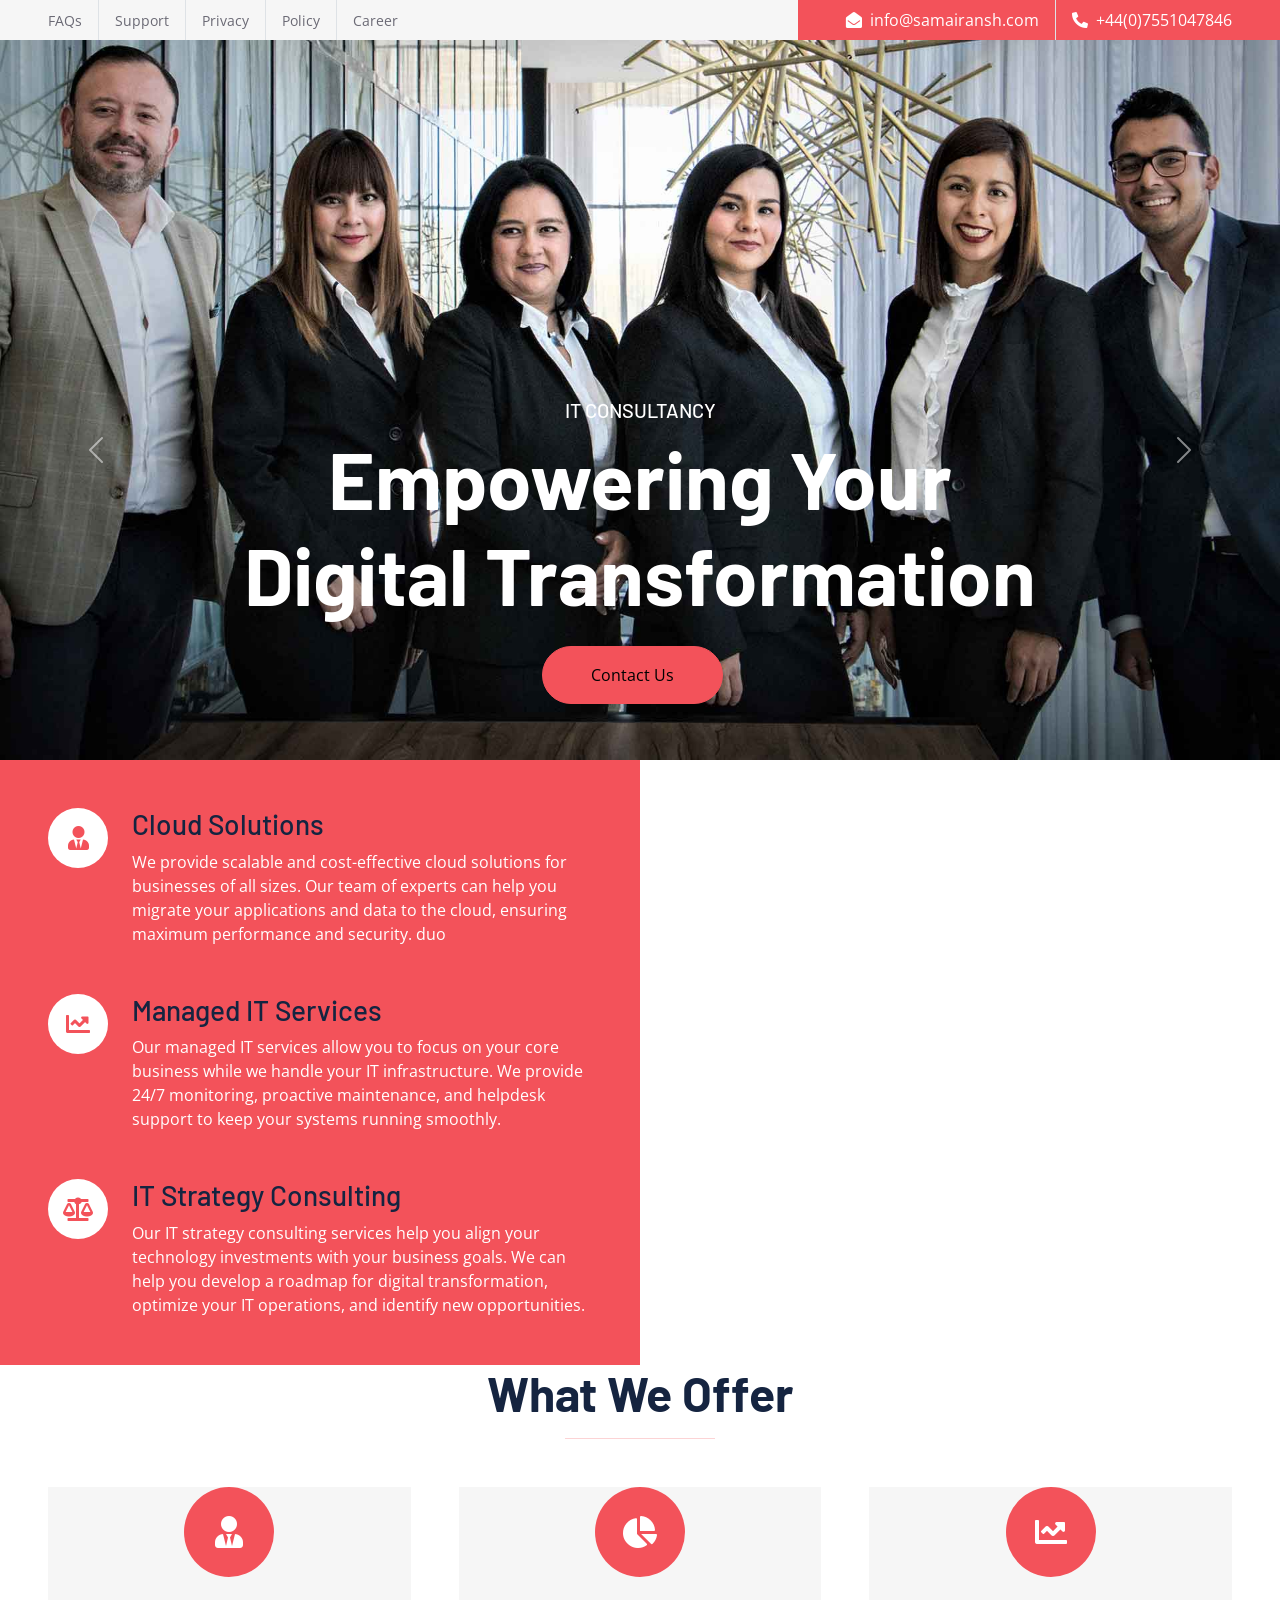
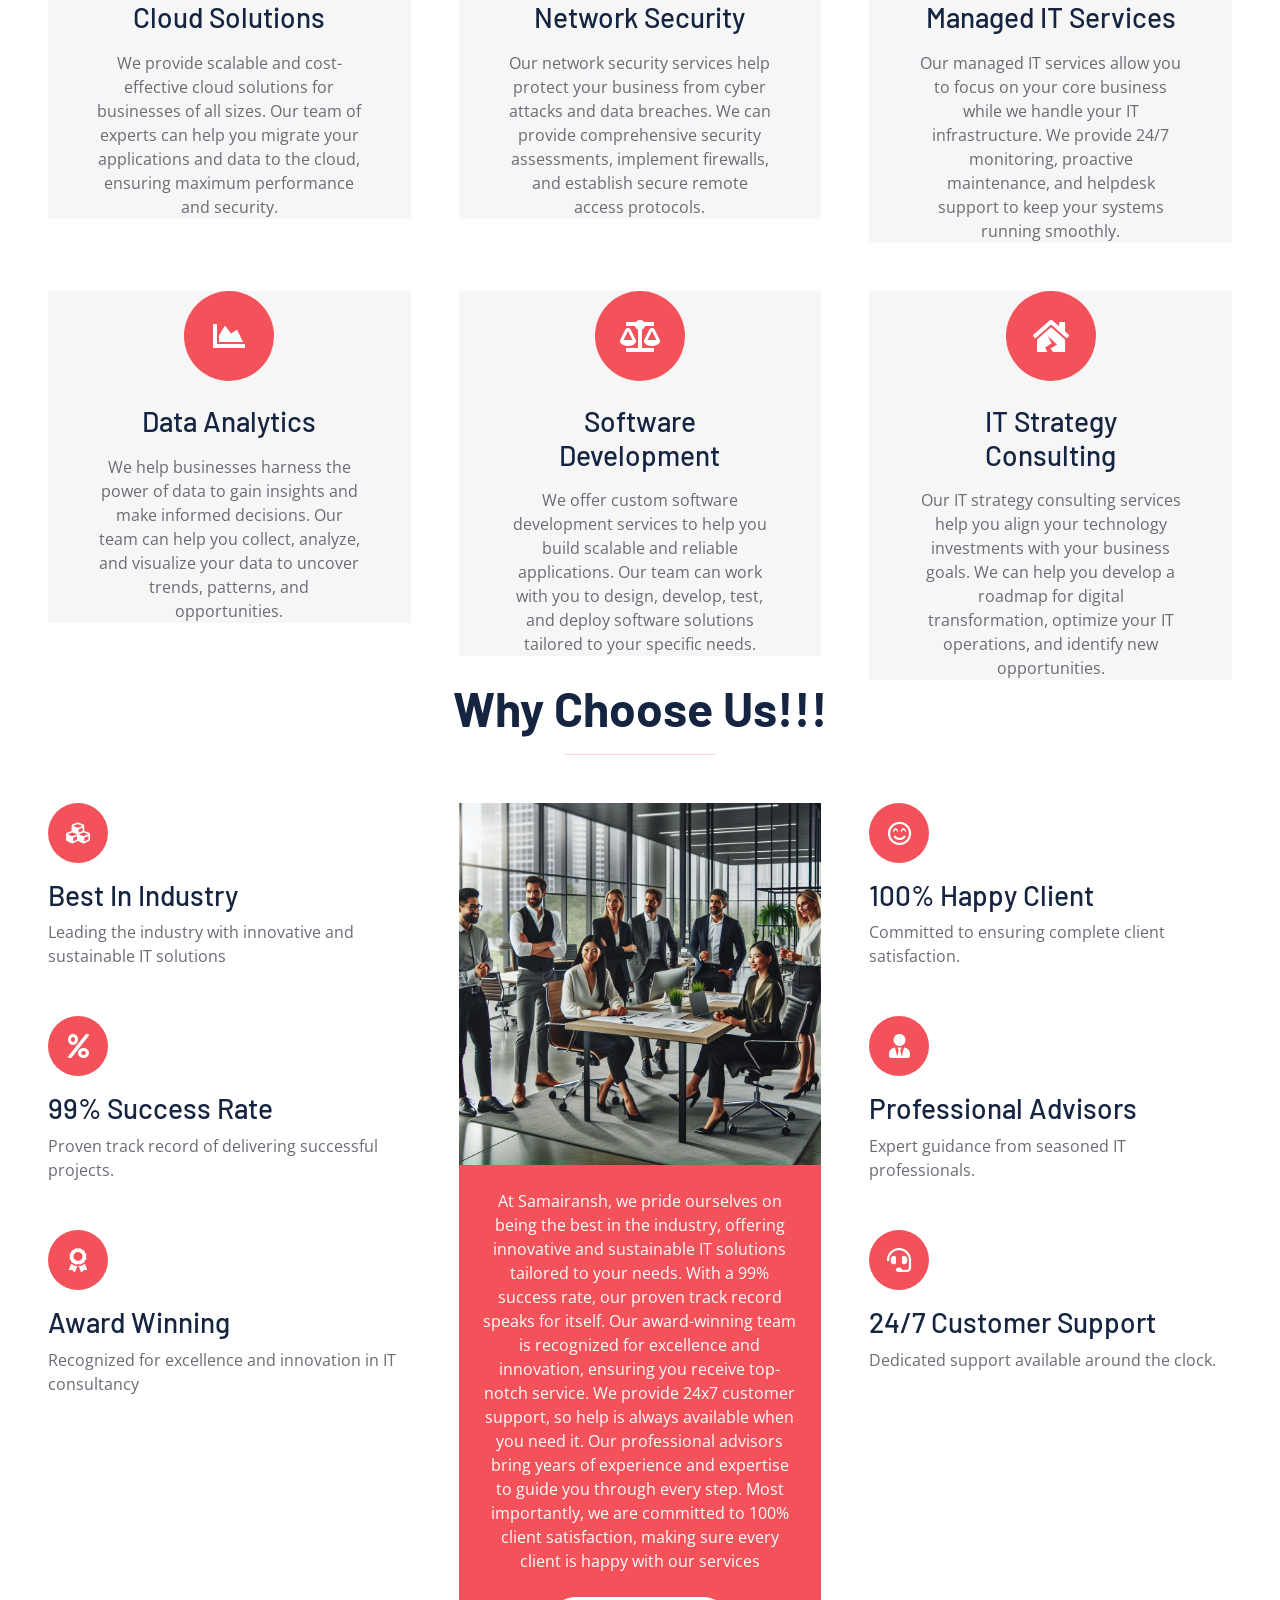
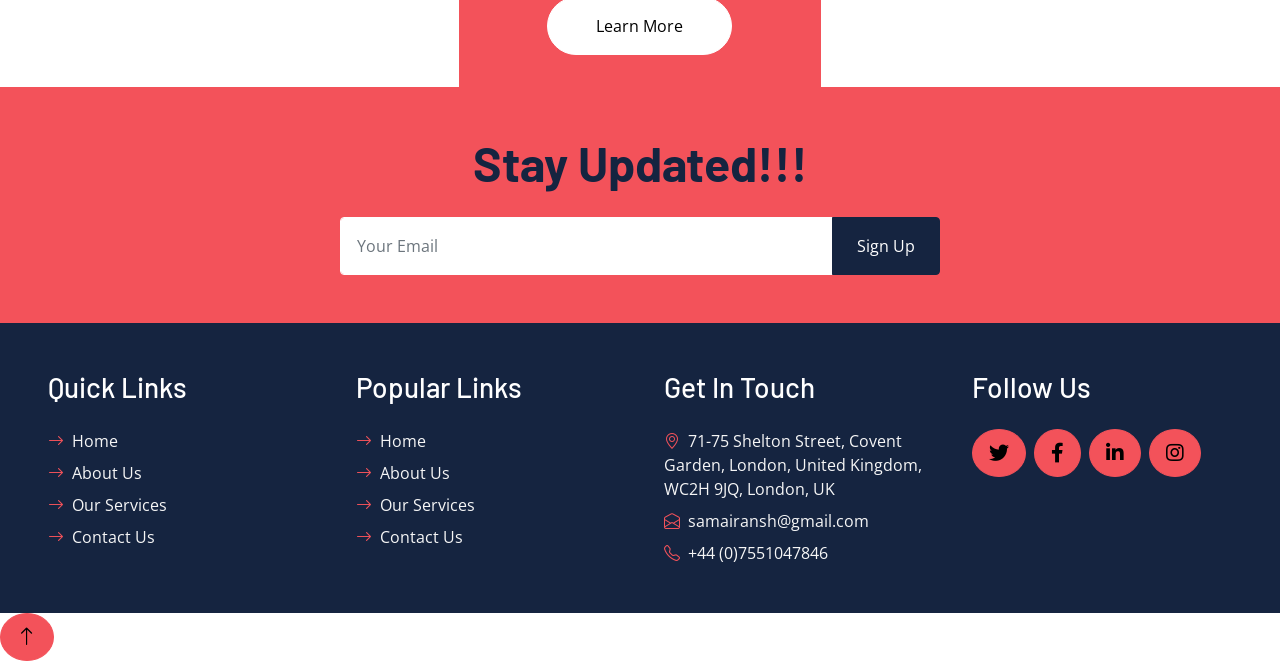
==== index.html @ a7be4809 "Merge dcb18179a629c15368f66013d2d2ccc6015a95dd into 9ca1dc2191649147c490fc4e51a01ae79e0c35b4" ====
<!DOCTYPE html>
<html lang="en">

<head>
    <meta charset="utf-8">
    <title>Samairansh - Leading IT Consultancy Services</title>
    <meta name="description" content="Samairansh offers top-notch IT consultancy services to empower your digital transformation. Contact us for expert IT solutions.">
    <!-- Other meta tags and links -->
    <meta name="viewport" content="width=device-width, initial-scale=1.0">
<link rel="stylesheet" href="css/responsive.css">
    <meta content="width=device-width, initial-scale=1.0" name="viewport">
    <meta content="Free HTML Templates" name="keywords">
    <meta content="Free HTML Templates" name="description">

    <!-- Favicon -->
    <link href="img/favicon.ico" rel="icon">

    <!-- Google Web Fonts -->
    <link rel="preconnect" href="https://fonts.googleapis.com">
    <link rel="preconnect" href="https://fonts.gstatic.com" crossorigin>
    <link href="https://fonts.googleapis.com/css2?family=Barlow:wght@500;600;700&family=Open+Sans:wght@400;600&display=swap" rel="stylesheet"> 

    <!-- Icon Font Stylesheet -->
    <link href="https://cdnjs.cloudflare.com/ajax/libs/font-awesome/5.10.0/css/all.min.css" rel="stylesheet">
    <link href="https://cdn.jsdelivr.net/npm/bootstrap-icons@1.4.1/font/bootstrap-icons.css" rel="stylesheet">

    <!-- Libraries Stylesheet -->
    <link href="lib/owlcarousel/assets/owl.carousel.min.css" rel="stylesheet">

    <!-- Customized Bootstrap Stylesheet -->
    <link href="css/bootstrap.min.css" rel="stylesheet">

    <!-- Template Stylesheet -->
    <link href="css/style.css" rel="stylesheet">
</head>

<div>
    <!-- Topbar Start -->
    <div class="container-fluid bg-secondary ps-5 pe-0 d-none d-lg-block">
        <div class="row gx-0">
            <div class="col-md-6 text-center text-lg-start mb-2 mb-lg-0">
                <div class="d-inline-flex align-items-center">
                    <a class="text-body py-2 pe-3 border-end" href=""><small>FAQs</small></a>
                    <a class="text-body py-2 px-3 border-end" href=""><small>Support</small></a>
                    <a class="text-body py-2 px-3 border-end" href=""><small>Privacy</small></a>
                    <a class="text-body py-2 px-3 border-end" href=""><small>Policy</small></a>
                    <a class="text-body py-2 ps-3" href=""><small>Career</small></a>
                </div>
            </div>
            <div class="col-md-6 text-center text-lg-end">
                <div class="position-relative d-inline-flex align-items-center bg-primary text-white top-shape px-5">
                    <div class="me-3 pe-3 border-end py-2">
                        <p class="m-0"><i class="fa fa-envelope-open me-2"></i>info@samairansh.com</p>
                    </div>
                    <div class="py-2">
                        <p class="m-0"><i class="fa fa-phone-alt me-2"></i>+44(0)7551047846</p> 
                    </div>
                </div>
            </div>
        </div>
    </div>
    <!-- Topbar End -->


    <!-- Navbar Start -->
    
    <!-- Navbar End -->


    <!-- Carousel Start -->
   <div class="container-fluid p-0">
    <div id="header-carousel" class="carousel slide carousel-fade" data-bs-ride="carousel">
        <div class="carousel-inner">
            <div class="carousel-item active">
                <img class="w-100" src="img/carousel-1.jpg" alt="Image">
                <div class="carousel-caption d-flex flex-column align-items-center justify-content-center">
                    <div class="p-3" style="max-width: 900px;">
                        <h5 class="text-white text-uppercase">IT Consultancy</h5>
                        <h1 class="display-1 text-white mb-md-4">Empowering Your Digital Transformation</h1>
                        <a href="#contact-form" class="btn btn-primary py-md-3 px-md-5 me-3 rounded-pill">Contact Us</a>
                    </div>
                </div>
            </div>
            <div class="carousel-item">
                <img class="w-100" src="img/carousel-2.jpg" alt="Image">
                <div class="carousel-caption d-flex flex-column align-items-center justify-content-center">
                    <div class="p-3" style="max-width: 900px;">
                        <h5 class="text-white text-uppercase">IT Consultancy</h5>
                        <h1 class="display-1 text-white mb-md-4">Empowering Your Business with Smart IT Solutions</h1>
                        <a href="#contact-form" class="btn btn-primary py-md-3 px-md-5 me-3 rounded-pill">Contact Us</a>
                    </div>
                </div>
            </div>
        </div>
    </div>
</div>

<!-- Contact Form Start -->

<!-- Contact Form End -->

                        </div>
                    </div>
                </div>
            </div>
            <button class="carousel-control-prev" type="button" data-bs-target="#header-carousel"
                data-bs-slide="prev">
                <span class="carousel-control-prev-icon" aria-hidden="true"></span>
                <span class="visually-hidden">Previous</span>
            </button>
            <button class="carousel-control-next" type="button" data-bs-target="#header-carousel"
                data-bs-slide="next">
                <span class="carousel-control-next-icon" aria-hidden="true"></span>
                <span class="visually-hidden">Next</span>
            </button>
        </div>
    </div>
    <!-- Carousel End -->


    <!-- About Start -->
            </div>
            <div class="col-lg-6">
                <div class="h-100 d-flex flex-column justify-content-center bg-primary p-5">
                    <div class="d-flex text-white mb-5">
                        <div class="d-flex flex-shrink-0 align-items-center justify-content-center bg-white text-primary rounded-circle mx-auto mb-4" style="width: 60px; height: 60px;">
                            <i class="fa fa-user-tie fs-4"></i>
                        </div>
                        <div class="ps-4">
                            <h3>Cloud Solutions</h3>
                            <p class="mb-0">We provide scalable and cost-effective cloud solutions for businesses of all sizes. Our team of experts can help you migrate your applications and data to the cloud, ensuring maximum performance and security. duo</p>
                        </div>
                    </div>
                    <div class="d-flex text-white mb-5">
                        <div class="d-flex flex-shrink-0 align-items-center justify-content-center bg-white text-primary rounded-circle mx-auto mb-4" style="width: 60px; height: 60px;">
                            <i class="fa fa-chart-line fs-4"></i>
                        </div>
                        <div class="ps-4">
                            <h3>Managed IT Services</h3>
                            <p class="mb-0">Our managed IT services allow you to focus on your core business while we handle your IT infrastructure. We provide 24/7 monitoring, proactive maintenance, and helpdesk support to keep your systems running smoothly.</p>
                        </div>
                    </div>
                    <div class="d-flex text-white">
                        <div class="d-flex flex-shrink-0 align-items-center justify-content-center bg-white text-primary rounded-circle mx-auto mb-4" style="width: 60px; height: 60px;">
                            <i class="fa fa-balance-scale fs-4"></i>
                        </div>
                        <div class="ps-4">
                            <h3>IT Strategy Consulting</h3>
                            <p class="mb-0">Our IT strategy consulting services help you align your technology investments with your business goals. We can help you develop a roadmap for digital transformation, optimize your IT operations, and identify new opportunities.</p>
                        </div>
                    </div>
                </div>
            </div>
        </div>
    </div>
    <!-- About End -->
    

    <!-- Services Start -->
    <div class="container-fluid pt-6 px-5">
        <div class="text-center mx-auto mb-5" style="max-width: 600px;">
            <h1 class="display-5 mb-0">What We Offer</h1>
            <hr class="w-25 mx-auto bg-primary">
        </div>
        <div class="row g-5">
            <div class="col-lg-4 col-md-6">
                <div class="service-item bg-secondary text-center px-5">
                    <div class="d-flex align-items-center justify-content-center bg-primary text-white rounded-circle mx-auto mb-4" style="width: 90px; height: 90px;">
                        <i class="fa fa-user-tie fa-2x"></i>
                    </div>
                    <h3 class="mb-3">Cloud Solutions</h3>
                    <p class="mb-0">We provide scalable and cost-effective cloud solutions for businesses of all sizes. Our team of experts can help you migrate your applications and data to the cloud, ensuring maximum performance and security.</p>
                </div>
            </div>
            <div class="col-lg-4 col-md-6">
                <div class="service-item bg-secondary text-center px-5">
                    <div class="d-flex align-items-center justify-content-center bg-primary text-white rounded-circle mx-auto mb-4" style="width: 90px; height: 90px;">
                        <i class="fa fa-chart-pie fa-2x"></i>
                    </div>
                    <h3 class="mb-3">Network Security</h3>
                    <p class="mb-0">Our network security services help protect your business from cyber attacks and data breaches. We can provide comprehensive security assessments, implement firewalls, and establish secure remote access protocols.</p>
                </div>
            </div>
            <div class="col-lg-4 col-md-6">
                <div class="service-item bg-secondary text-center px-5">
                    <div class="d-flex align-items-center justify-content-center bg-primary text-white rounded-circle mx-auto mb-4" style="width: 90px; height: 90px;">
                        <i class="fa fa-chart-line fa-2x"></i>
                    </div>
                    <h3 class="mb-3">Managed IT Services</h3>
                    <p class="mb-0">Our managed IT services allow you to focus on your core business while we handle your IT infrastructure. We provide 24/7 monitoring, proactive maintenance, and helpdesk support to keep your systems running smoothly.</p>
                </div>
            </div>
            <div class="col-lg-4 col-md-6">
                <div class="service-item bg-secondary text-center px-5">
                    <div class="d-flex align-items-center justify-content-center bg-primary text-white rounded-circle mx-auto mb-4" style="width: 90px; height: 90px;">
                        <i class="fa fa-chart-area fa-2x"></i>
                    </div>
                    <h3 class="mb-3">Data Analytics</h3>
                    <p class="mb-0">We help businesses harness the power of data to gain insights and make informed decisions. Our team can help you collect, analyze, and visualize your data to uncover trends, patterns, and opportunities.</p>
                </div>
            </div>
            <div class="col-lg-4 col-md-6">
                <div class="service-item bg-secondary text-center px-5">
                    <div class="d-flex align-items-center justify-content-center bg-primary text-white rounded-circle mx-auto mb-4" style="width: 90px; height: 90px;">
                        <i class="fa fa-balance-scale fa-2x"></i>
                    </div>
                    <h3 class="mb-3">Software Development</h3>
                    <p class="mb-0">We offer custom software development services to help you build scalable and reliable applications. Our team can work with you to design, develop, test, and deploy software solutions tailored to your specific needs.</p>
                </div>
            </div>
            <div class="col-lg-4 col-md-6">
                <div class="service-item bg-secondary text-center px-5">
                    <div class="d-flex align-items-center justify-content-center bg-primary text-white rounded-circle mx-auto mb-4" style="width: 90px; height: 90px;">
                        <i class="fa fa-house-damage fa-2x"></i>
                    </div>
                    <h3 class="mb-3">IT Strategy Consulting</h3>
                    <p class="mb-0">Our IT strategy consulting services help you align your technology investments with your business goals. We can help you develop a roadmap for digital transformation, optimize your IT operations, and identify new opportunities.</p>
                </div>
            </div>
        </div>
    </div>
    <!-- Services End -->


    <!-- Features Start -->
    <div class="container-fluid py-6 px-5">
        <div class="text-center mx-auto mb-5" style="max-width: 600px;">
            <h1 class="display-5 mb-0">Why Choose Us!!!</h1>
            <hr class="w-25 mx-auto bg-primary">
        </div>
        <div class="row g-5">
            <div class="col-lg-4">
                <div class="row g-5">
                    <div class="col-12">
                        <div class="bg-primary rounded-circle d-flex align-items-center justify-content-center mb-3" style="width: 60px; height: 60px;">
                            <i class="fa fa-cubes fs-4 text-white"></i>
                        </div>
                        <h3>Best In Industry</h3>
                        <p class="mb-0">Leading the industry with innovative and sustainable IT solutions</p>
                    </div>
                    <div class="col-12">
                        <div class="bg-primary rounded-circle d-flex align-items-center justify-content-center mb-3" style="width: 60px; height: 60px;">
                            <i class="fa fa-percent fs-4 text-white"></i>
                        </div>
                        <h3>99% Success Rate</h3>
                        <p class="mb-0">Proven track record of delivering successful projects.</p>
                    </div>
                    <div class="col-12">
                        <div class="bg-primary rounded-circle d-flex align-items-center justify-content-center mb-3" style="width: 60px; height: 60px;">
                            <i class="fa fa-award fs-4 text-white"></i>
                        </div>
                        <h3>Award Winning</h3>
                        <p class="mb-0">Recognized for excellence and innovation in IT consultancy</p>
                    </div>
                </div>
            </div>
            <div class="col-lg-4">
                <div class="d-block bg-primary h-100 text-center">
                    <img class="img-fluid" src="img/feature.jpeg" alt="">
                    <div class="p-4">
                        <p class="text-white mb-4">At Samairansh, we pride ourselves on being the best in the industry, offering innovative and sustainable IT solutions tailored to your needs. With a 99% success rate, our proven track record speaks for itself. Our award-winning team is recognized for excellence and innovation, ensuring you receive top-notch service. We provide 24x7 customer support, so help is always available when you need it. Our professional advisors bring years of experience and expertise to guide you through every step. Most importantly, we are committed to 100% client satisfaction, making sure every client is happy with our services</p>
                        <a href="" class="btn btn-light py-md-3 px-md-5 rounded-pill mb-2">Learn More</a>
                    </div>
                </div>
            </div>
            <div class="col-lg-4">
                <div class="row g-5">
                    <div class="col-12">
                        <div class="bg-primary rounded-circle d-flex align-items-center justify-content-center mb-3" style="width: 60px; height: 60px;">
                            <i class="far fa-smile-beam fs-4 text-white"></i>
                        </div>
                        <h3>100% Happy Client</h3>
                        <p class="mb-0">Committed to ensuring complete client satisfaction.</p>
                    </div>
                    <div class="col-12">
                        <div class="bg-primary rounded-circle d-flex align-items-center justify-content-center mb-3" style="width: 60px; height: 60px;">
                            <i class="fa fa-user-tie fs-4 text-white"></i>
                        </div>
                        <h3>Professional Advisors</h3>
                        <p class="mb-0">Expert guidance from seasoned IT professionals.</p>
                    </div>
                    <div class="col-12">
                        <div class="bg-primary rounded-circle d-flex align-items-center justify-content-center mb-3" style="width: 60px; height: 60px;">
                            <i class="fa fa-headset fs-4 text-white"></i>
                        </div>
                        <h3>24/7 Customer Support</h3>
                        <p class="mb-0">Dedicated support available around the clock.</p>
                    </div>
                </div>
            </div>
        </div>
    </div>
    <!-- Features Start -->


    

    


    


    
    

    <!-- Footer Start -->
  <div class="container-fluid bg-primary text-secondary p-5">
    <div class="row g-5">
        <div class="col-12 text-center">
            <h1 class="display-5 mb-4">Stay Updated!!!</h1>
            <form class="mx-auto" style="max-width: 600px;" action="https://formspree.io/f/mbljyeqa" method="POST">
                <div class="input-group">
                    <input type="email" class="form-control border-white p-3" placeholder="Your Email" name="email" required>
                    <button class="btn btn-dark px-4" type="submit">Sign Up</button>
                </div>
            </form>
        </div>
    </div>
</div>


                    </div>
                </form>
            </div>
        </div>
    </div>
    <div class="container-fluid bg-dark text-secondary p-5">
        <div class="row g-5">
            <div class="col-lg-3 col-md-6">
                <h3 class="text-white mb-4">Quick Links</h3>
                <div class="d-flex flex-column justify-content-start">
                    <a class="text-secondary mb-2" href="#"><i class="bi bi-arrow-right text-primary me-2"></i>Home</a>
                    <a class="text-secondary mb-2" href="#"><i class="bi bi-arrow-right text-primary me-2"></i>About Us</a>
                    <a class="text-secondary mb-2" href="#"><i class="bi bi-arrow-right text-primary me-2"></i>Our Services</a>
                    <a class="text-secondary" href="#"><i class="bi bi-arrow-right text-primary me-2"></i>Contact Us</a>
                </div>
            </div>
            <div class="col-lg-3 col-md-6">
                <h3 class="text-white mb-4">Popular Links</h3>
                <div class="d-flex flex-column justify-content-start">
                    <a class="text-secondary mb-2" href="#"><i class="bi bi-arrow-right text-primary me-2"></i>Home</a>
                    <a class="text-secondary mb-2" href="#"><i class="bi bi-arrow-right text-primary me-2"></i>About Us</a>
                    <a class="text-secondary mb-2" href="#"><i class="bi bi-arrow-right text-primary me-2"></i>Our Services</a>
                    <a class="text-secondary" href="#"><i class="bi bi-arrow-right text-primary me-2"></i>Contact Us</a>
                </div>
            </div>
            <div class="col-lg-3 col-md-6">
                <h3 class="text-white mb-4">Get In Touch</h3>
                <p class="mb-2"><i class="bi bi-geo-alt text-primary me-2"></i>71-75 Shelton Street, Covent Garden, London, United Kingdom, WC2H 9JQ, London, UK</p>
                <p class="mb-2"><i class="bi bi-envelope-open text-primary me-2"></i>samairansh@gmail.com</p>
                <p class="mb-0"><i class="bi bi-telephone text-primary me-2"></i>+44 (0)7551047846</p>
            </div>
            <div class="col-lg-3 col-md-6">
    <h3 class="text-white mb-4">Follow Us</h3>
    <div class="d-flex">
        <a class="btn btn-lg btn-primary btn-lg-square rounded-circle me-2" href="https://x.com/SAMAIRANSHLTD" target="_blank"><i class="fab fa-twitter fw-normal"></i></a>
        <a class="btn btn-lg btn-primary btn-lg-square rounded-circle me-2" href="https://facebook.com" target="_blank"><i class="fab fa-facebook-f fw-normal"></i></a>
        <a class="btn btn-lg btn-primary btn-lg-square rounded-circle me-2" href="https://linkedin.com" target="_blank"><i class="fab fa-linkedin-in fw-normal"></i></a>
        <a class="btn btn-lg btn-primary btn-lg-square rounded-circle" href="https://instagram.com" target="_blank"><i class="fab fa-instagram fw-normal"></i></a>
                </div>
            </div>
        </div>
    </div>
    
    <!-- Footer End -->


    <!-- Back to Top -->
    <a href="#" class="btn btn-lg btn-primary btn-lg-square rounded-circle back-to-top"><i class="bi bi-arrow-up"></i></a>


    <!-- JavaScript Libraries -->
    <script src="https://code.jquery.com/jquery-3.4.1.min.js"></script>
    <script src="https://cdn.jsdelivr.net/npm/bootstrap@5.0.0/dist/js/bootstrap.bundle.min.js"></script>
    <script src="lib/easing/easing.min.js"></script>
    <script src="lib/waypoints/waypoints.min.js"></script>
    <script src="lib/owlcarousel/owl.carousel.min.js"></script>

    <!-- Template Javascript -->
    <script src="js/main.js"></script>
</body>

</html>
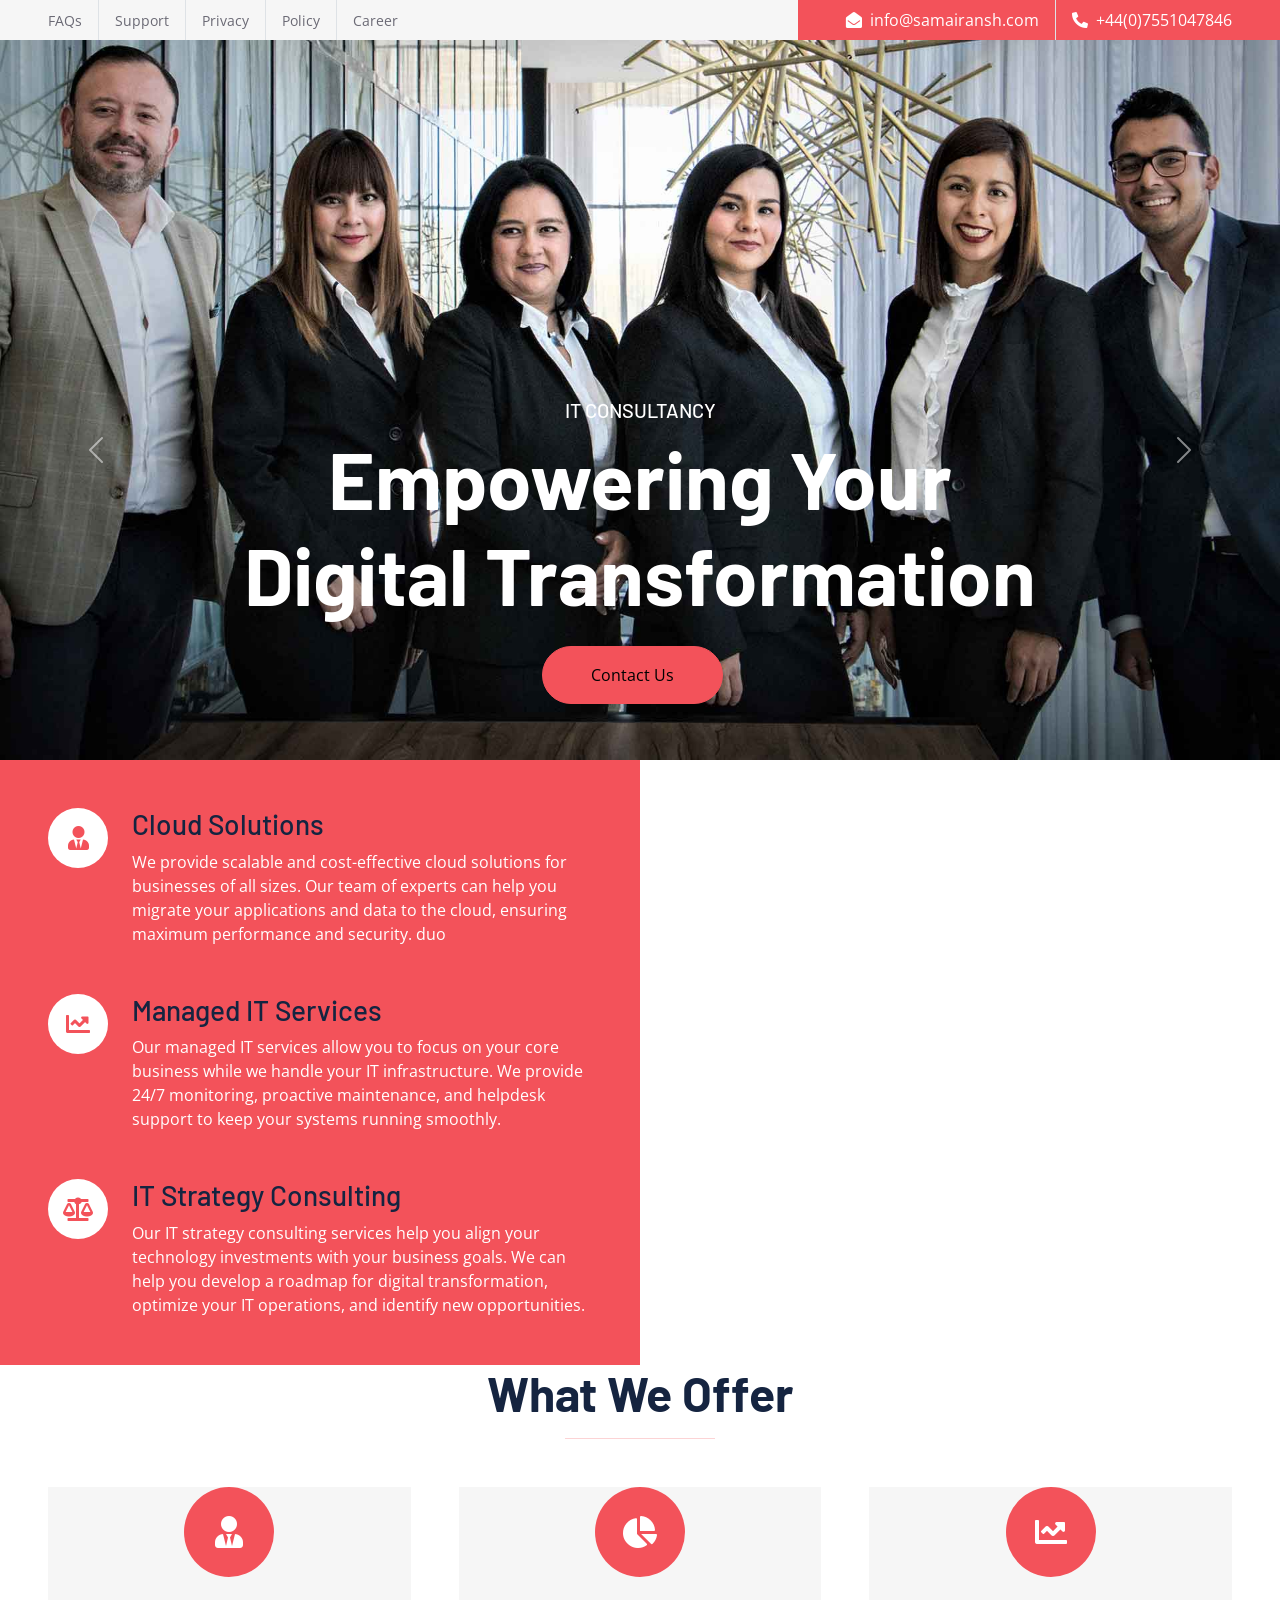
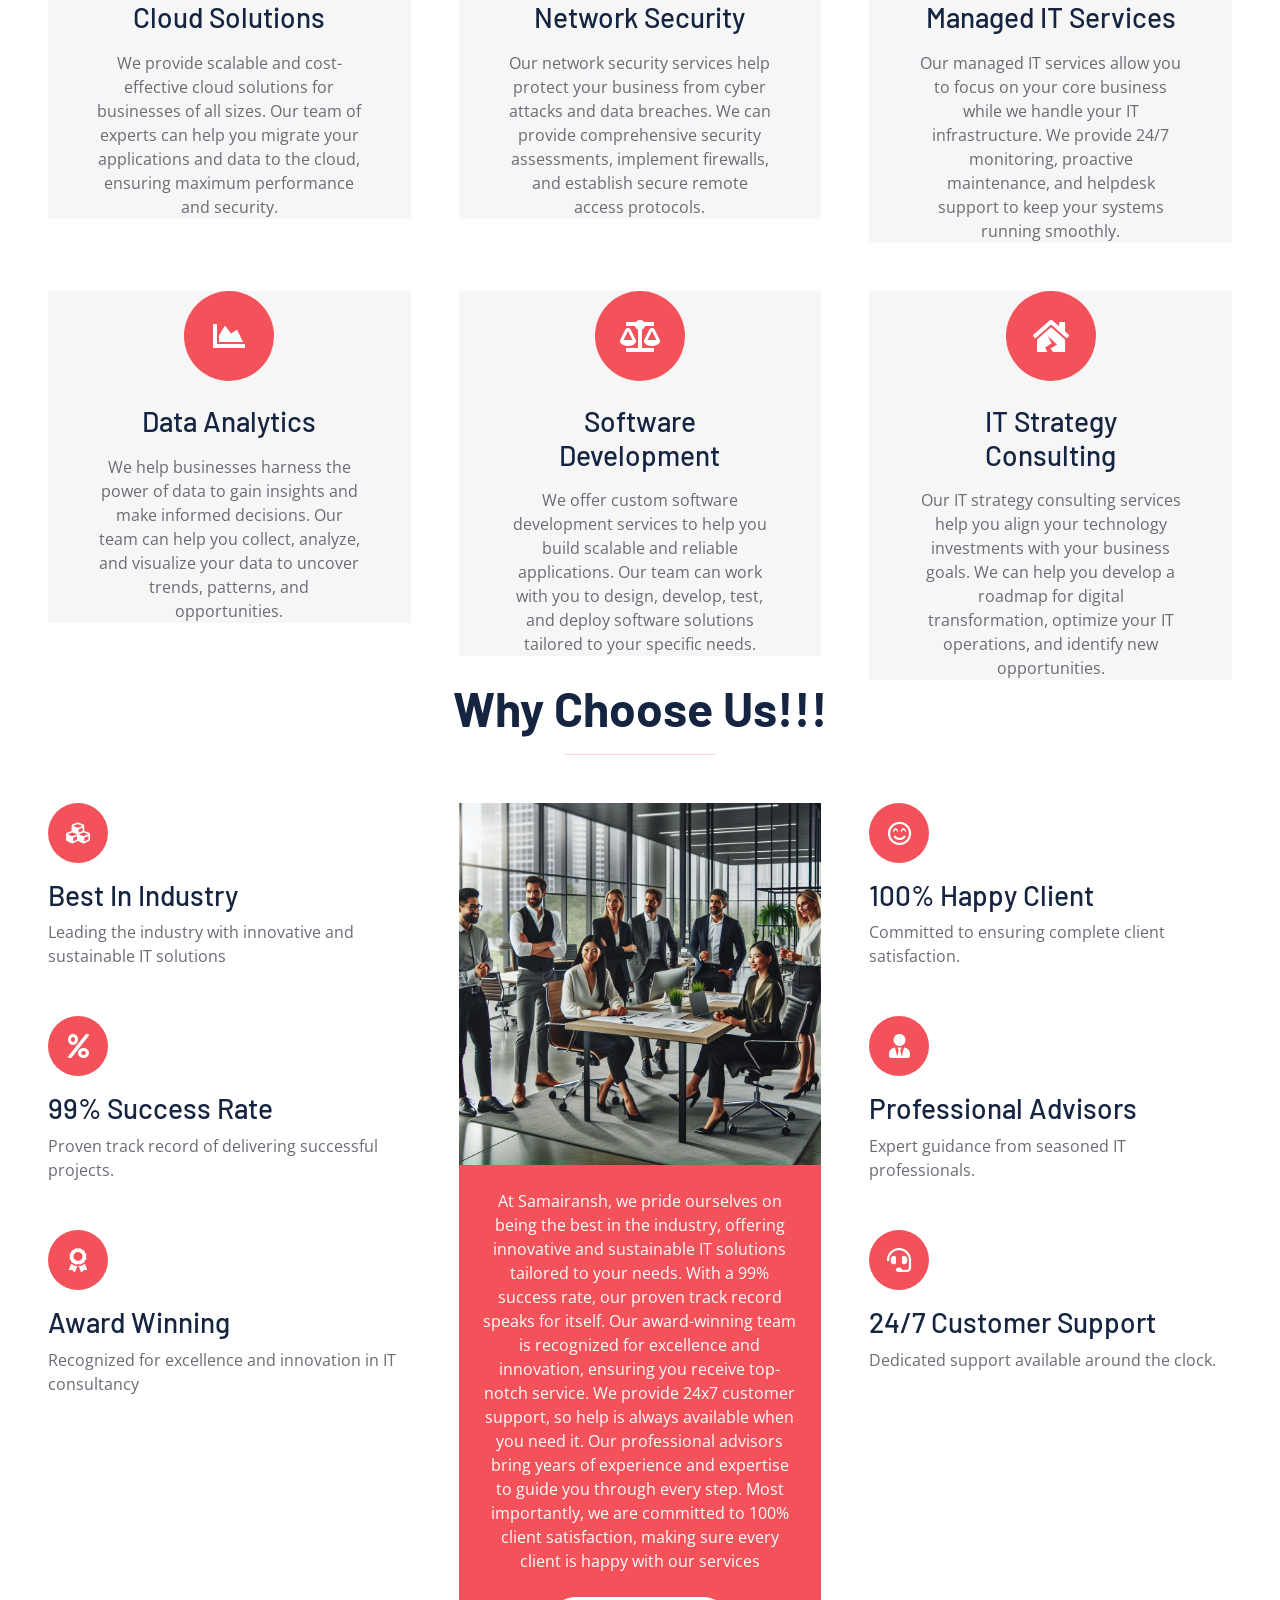
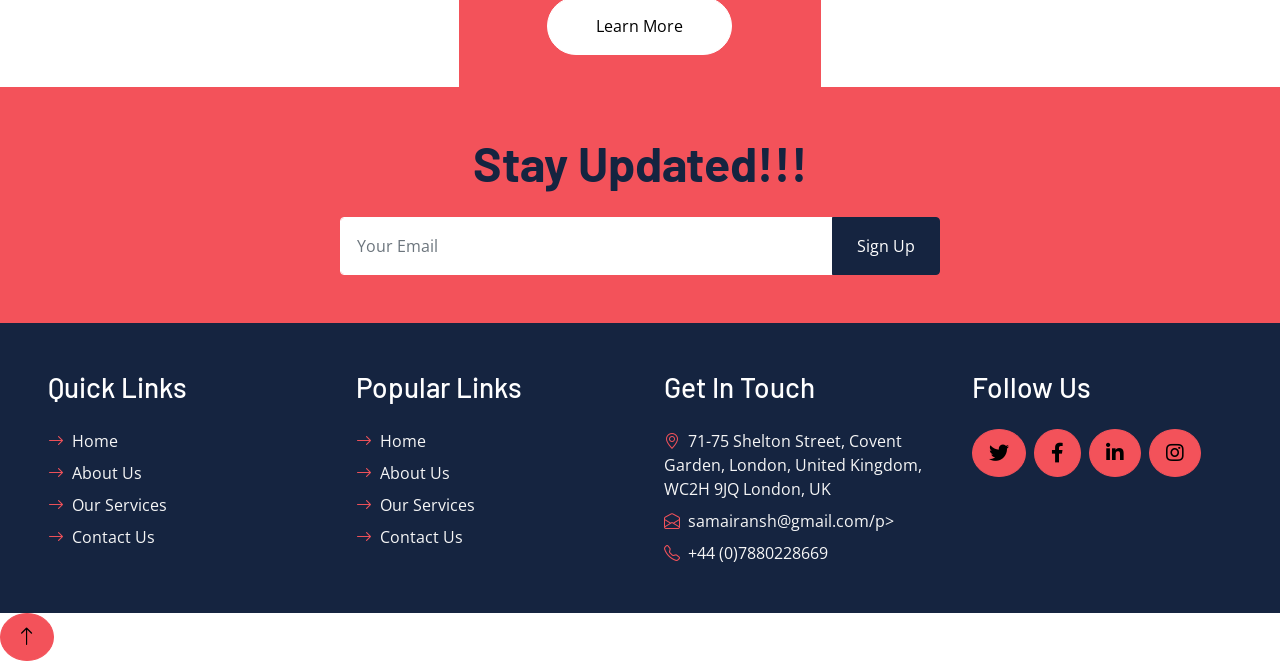
==== commit a1c50bab: "Update index.html" ====
--- a/index.html
+++ b/index.html
@@ -347,9 +347,10 @@
             </div>
             <div class="col-lg-3 col-md-6">
                 <h3 class="text-white mb-4">Get In Touch</h3>
-                <p class="mb-2"><i class="bi bi-geo-alt text-primary me-2"></i>71-75 Shelton Street, Covent Garden, London, United Kingdom, WC2H 9JQ, London, UK</p>
-                <p class="mb-2"><i class="bi bi-envelope-open text-primary me-2"></i>samairansh@gmail.com</p>
-                <p class="mb-0"><i class="bi bi-telephone text-primary me-2"></i>+44 (0)7551047846</p>
+                <p class="mb-2"><i class="bi bi-geo-alt text-primary me-2"></i>71-75 Shelton Street, Covent Garden, London, United Kingdom, WC2H 9JQ
+ London, UK</p>
+                <p class="mb-2"><i class="bi bi-envelope-open text-primary me-2"></i>samairansh@gmail.com/p>
+                <p class="mb-0"><i class="bi bi-telephone text-primary me-2"></i>+44 (0)7880228669</p>
             </div>
             <div class="col-lg-3 col-md-6">
     <h3 class="text-white mb-4">Follow Us</h3>
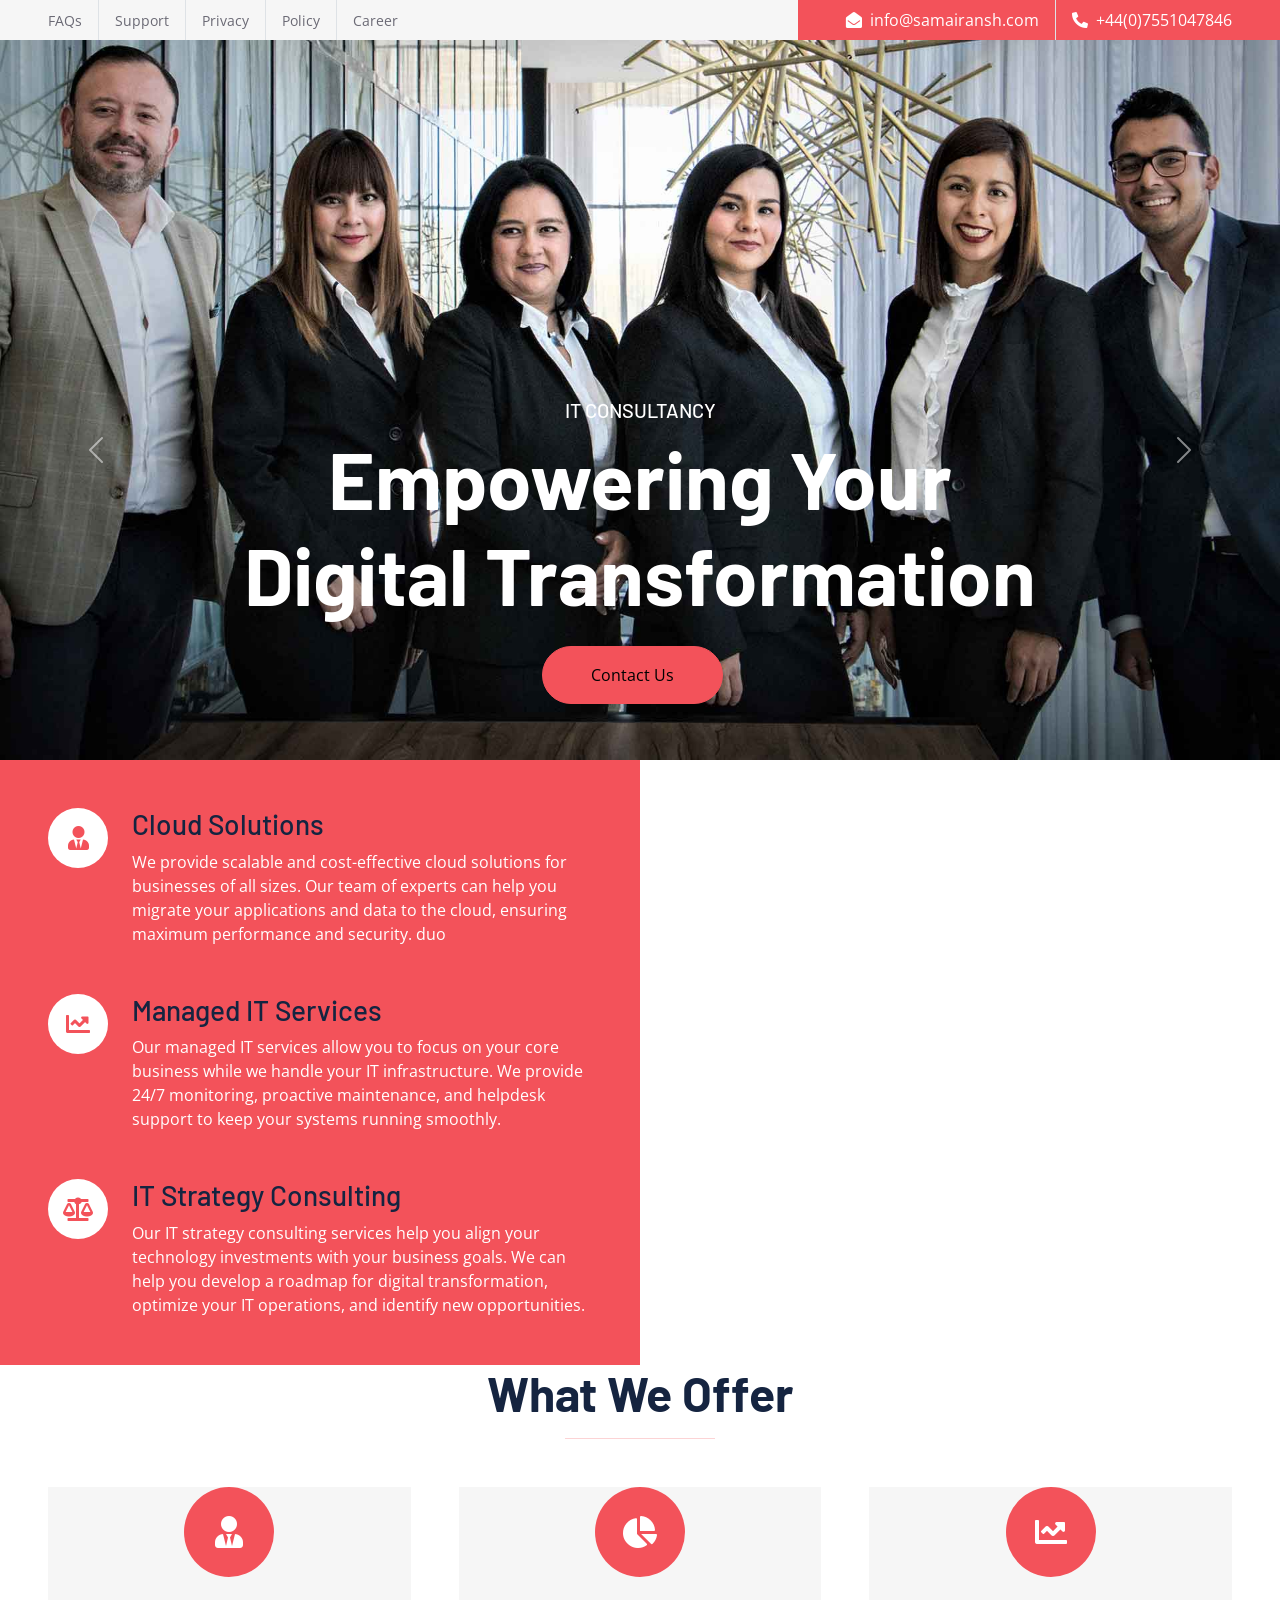
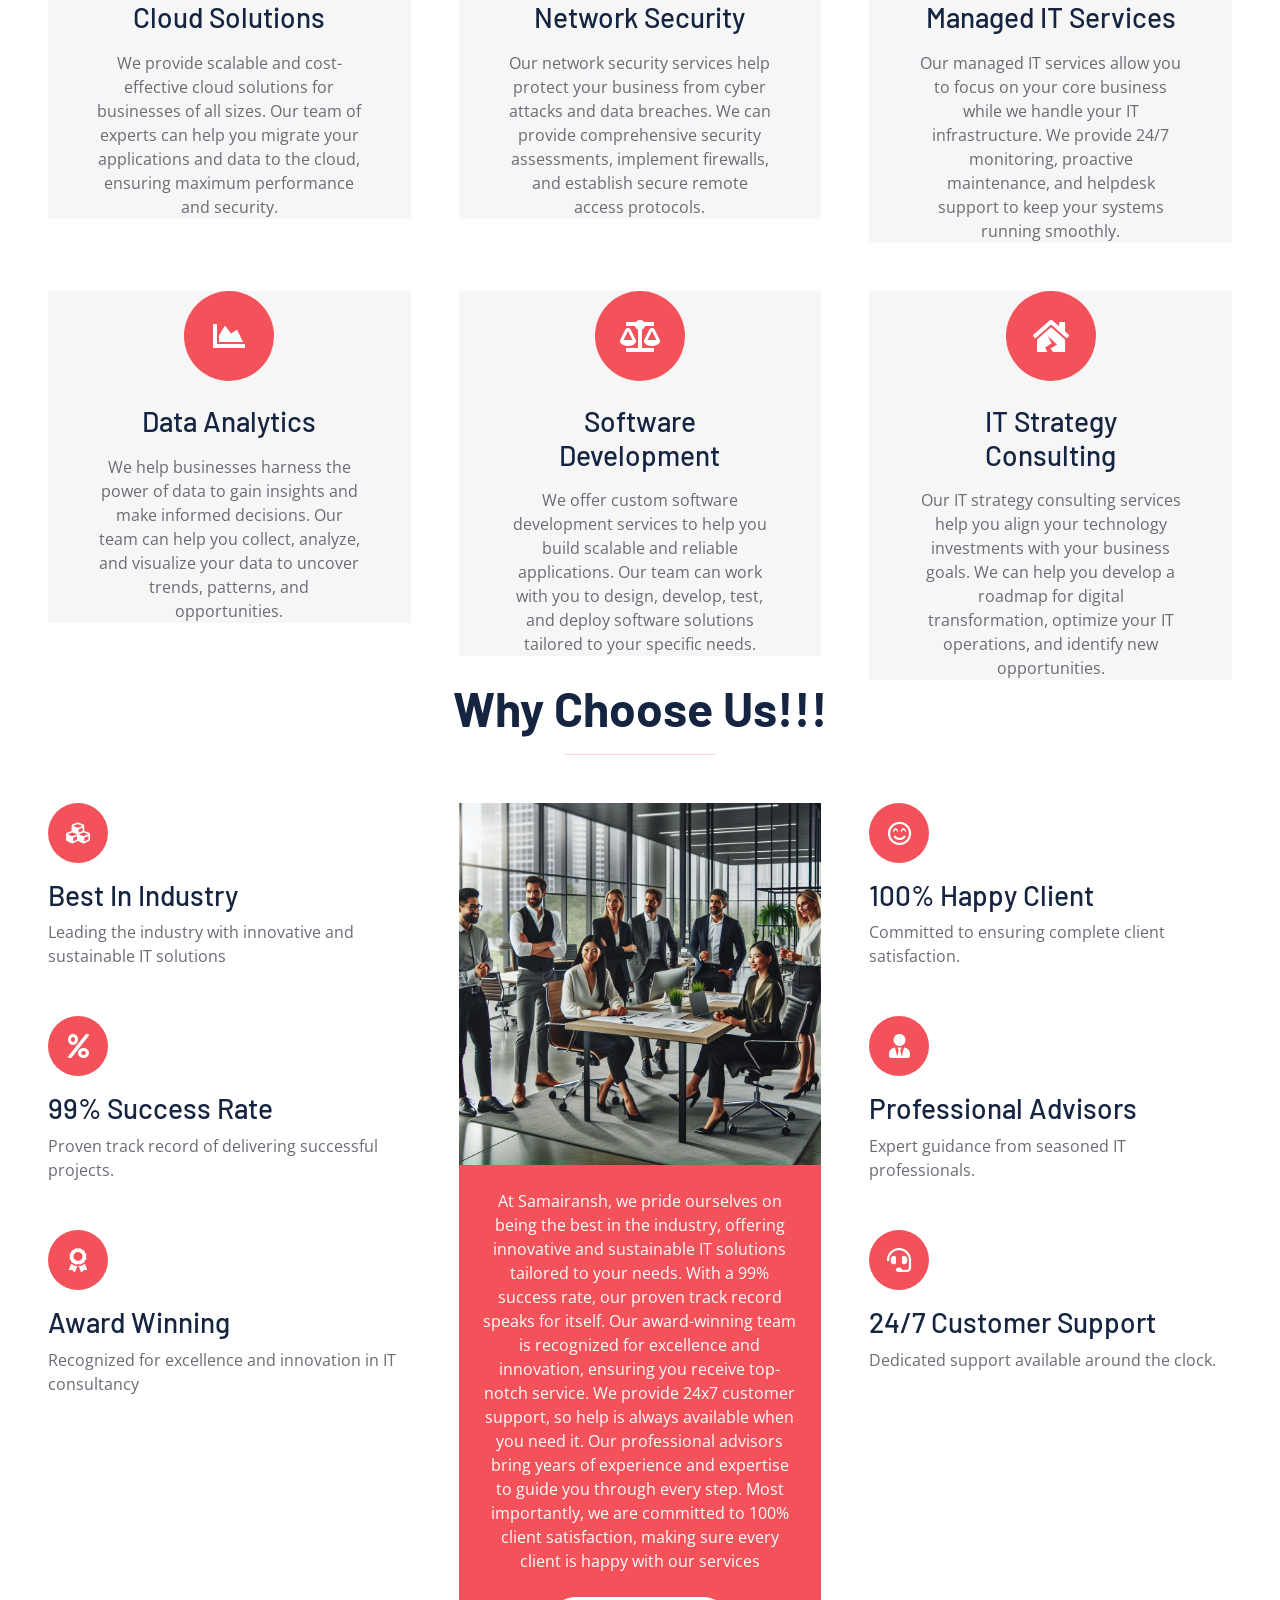
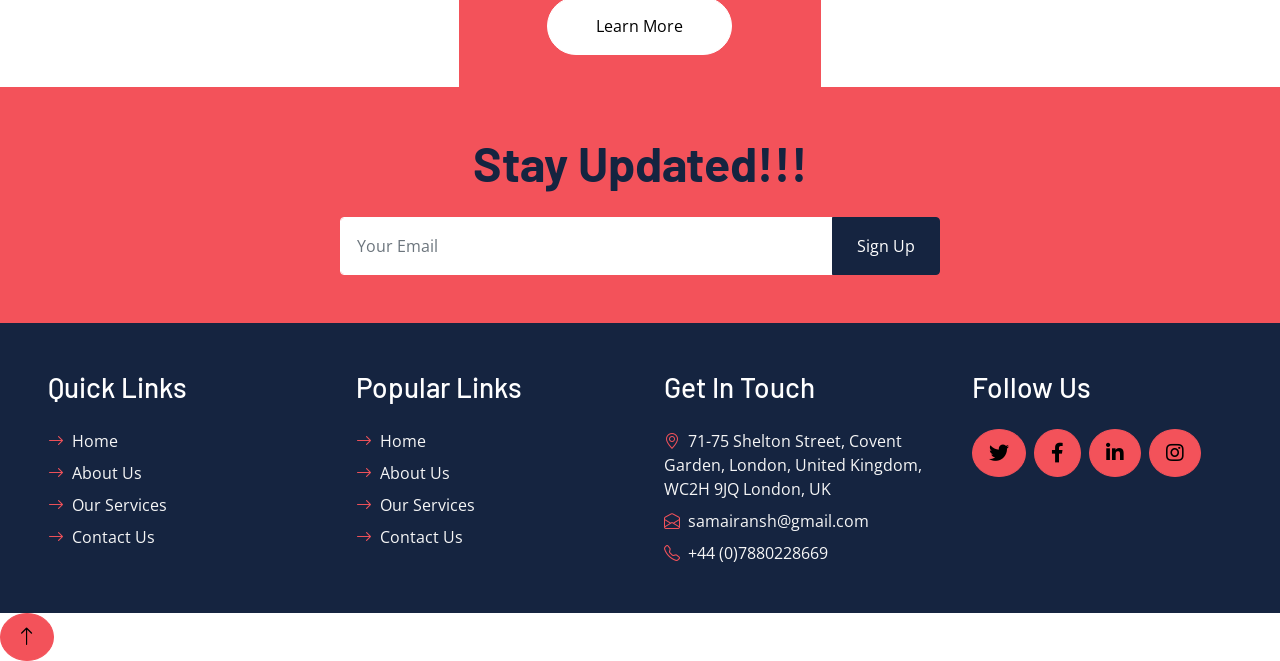
==== commit 6c041c45: "Update index.html" ====
--- a/index.html
+++ b/index.html
@@ -349,7 +349,7 @@
                 <h3 class="text-white mb-4">Get In Touch</h3>
                 <p class="mb-2"><i class="bi bi-geo-alt text-primary me-2"></i>71-75 Shelton Street, Covent Garden, London, United Kingdom, WC2H 9JQ
  London, UK</p>
-                <p class="mb-2"><i class="bi bi-envelope-open text-primary me-2"></i>samairansh@gmail.com/p>
+                <p class="mb-2"><i class="bi bi-envelope-open text-primary me-2"></i>samairansh@gmail.com</p>
                 <p class="mb-0"><i class="bi bi-telephone text-primary me-2"></i>+44 (0)7880228669</p>
             </div>
             <div class="col-lg-3 col-md-6">
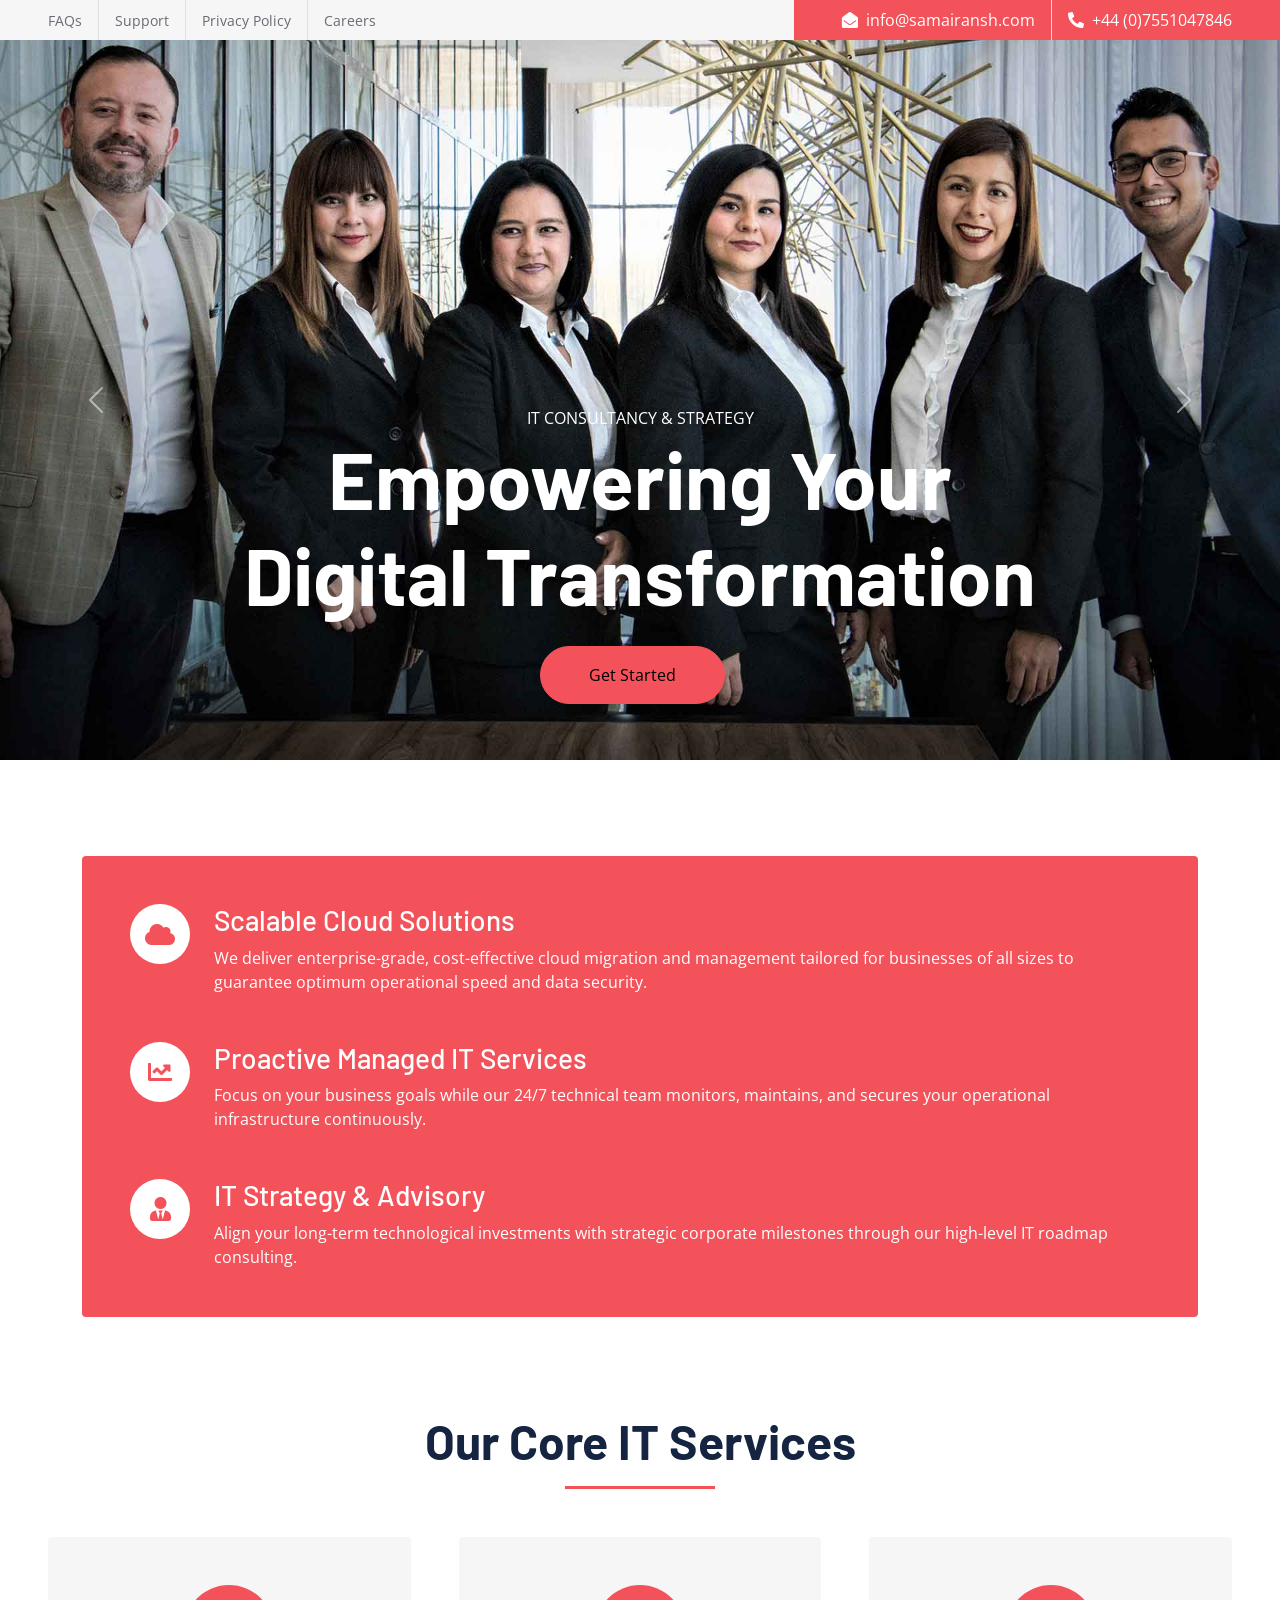
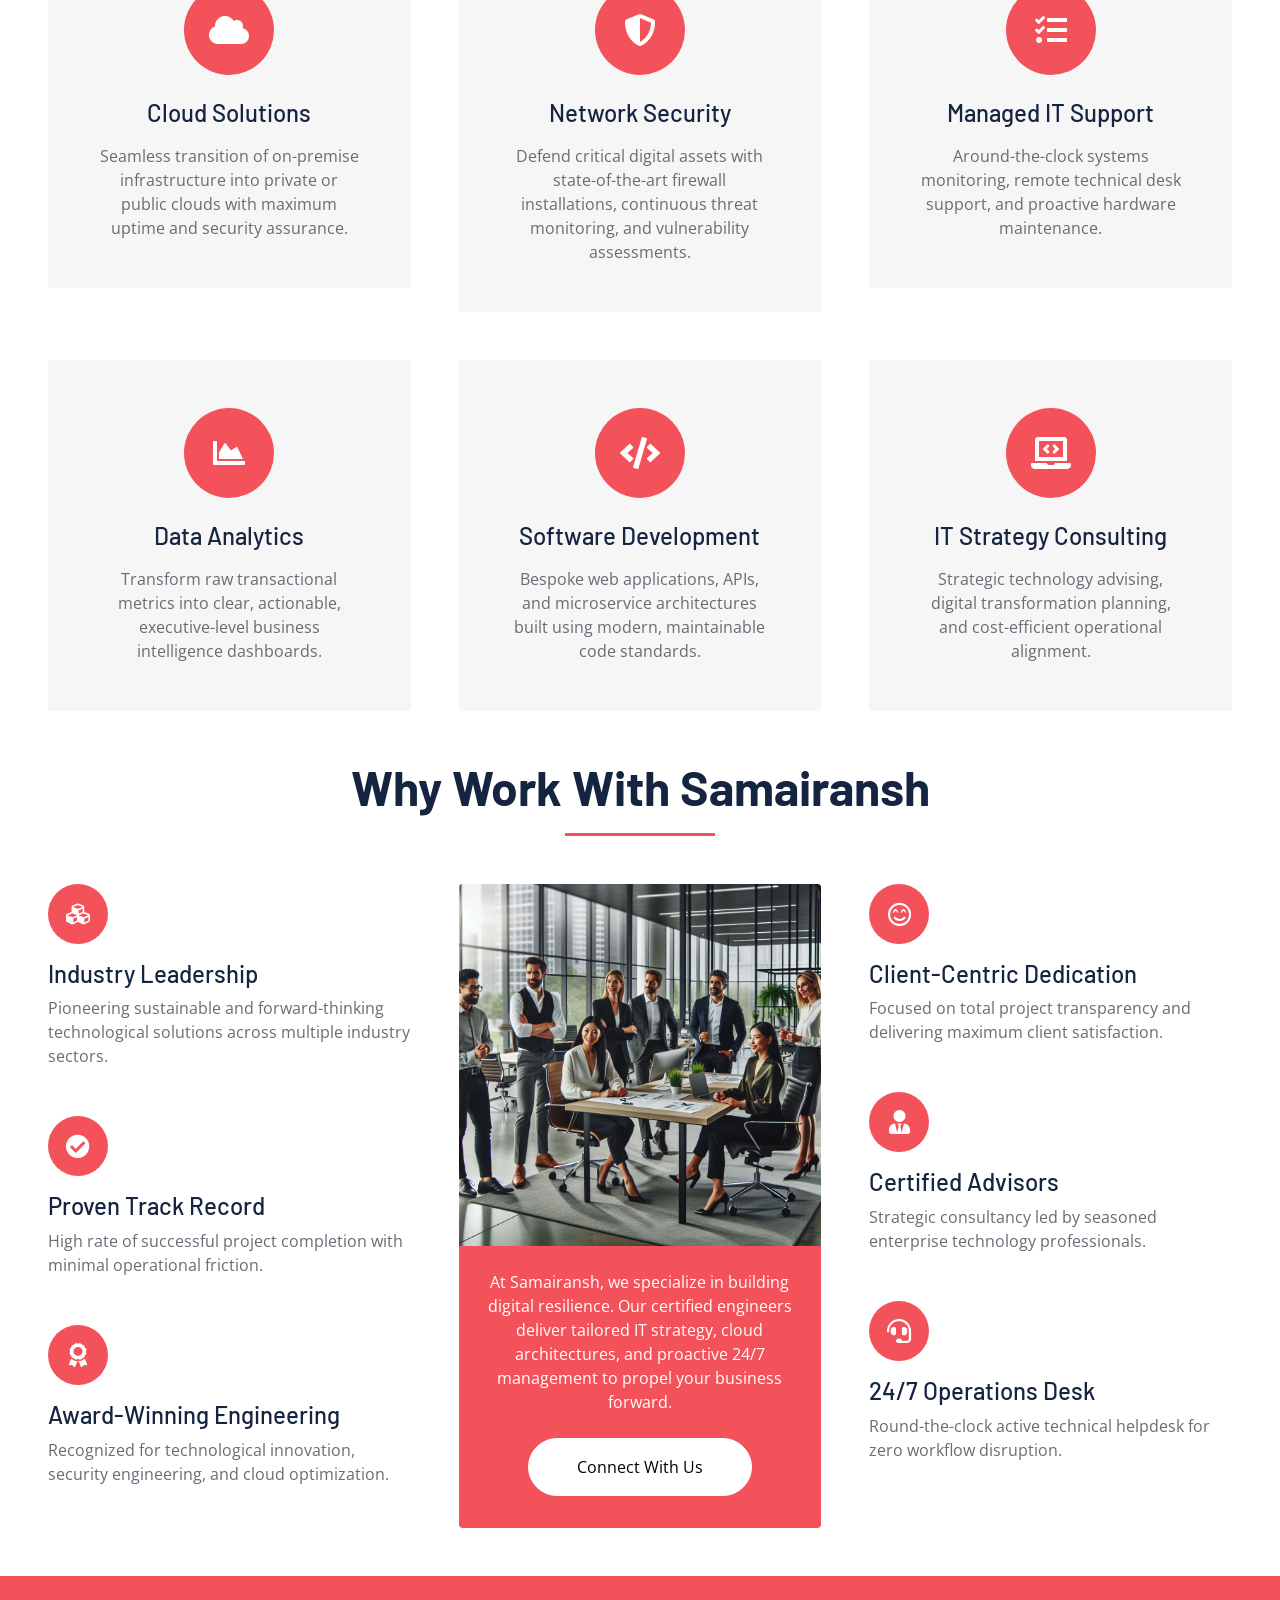
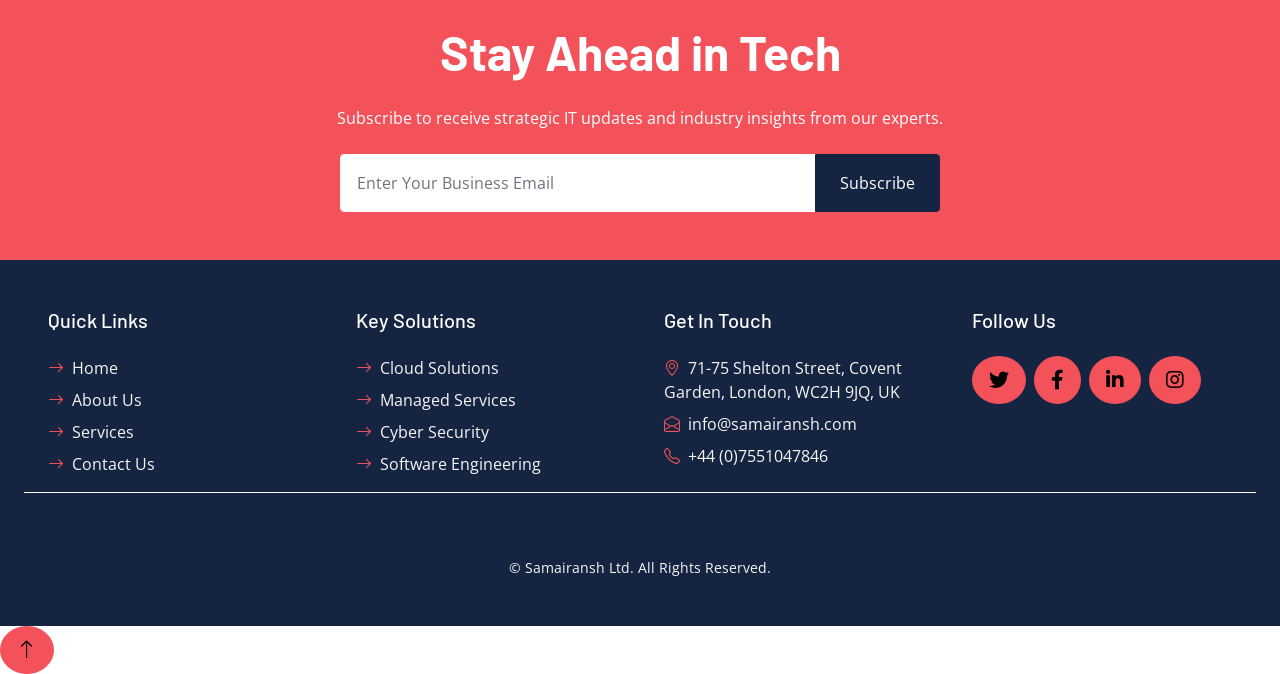
==== commit dc582d78: "Update index.html" ====
--- a/index.html
+++ b/index.html
@@ -2,383 +2,411 @@
 <html lang="en">
 
 <head>
+    <!-- Essential Meta Tags -->
     <meta charset="utf-8">
-    <title>Samairansh - Leading IT Consultancy Services</title>
-    <meta name="description" content="Samairansh offers top-notch IT consultancy services to empower your digital transformation. Contact us for expert IT solutions.">
-    <!-- Other meta tags and links -->
     <meta name="viewport" content="width=device-width, initial-scale=1.0">
-<link rel="stylesheet" href="css/responsive.css">
-    <meta content="width=device-width, initial-scale=1.0" name="viewport">
-    <meta content="Free HTML Templates" name="keywords">
-    <meta content="Free HTML Templates" name="description">
+    <title>Samairansh | Leading IT Consultancy & Cloud Solutions in London, UK</title>
+    <meta name="description" content="Empower your digital transformation with Samairansh. Top-rated IT consultancy in London providing cloud solutions, managed IT services, software development, and network security.">
+    <meta name="keywords" content="IT Consultancy London, Cloud Solutions, Managed IT Services, IT Strategy Consulting, Software Development UK, Network Security">
+    <meta name="author" content="Samairansh Ltd">
+    <meta name="robots" content="index, follow">
+    <link rel="canonical" href="https://www.samairansh.com/">
+
+    <!-- Open Graph / Social Media Meta Tags -->
+    <meta property="og:type" content="website">
+    <meta property="og:title" content="Samairansh | Leading IT Consultancy & Cloud Solutions">
+    <meta property="og:description" content="Transforming businesses through smart IT solutions, cloud migration, 24/7 managed support, and high-performance software engineering.">
+    <meta property="og:image" content="https://www.samairansh.com/img/carousel-1.jpg">
+    <meta property="og:url" content="https://www.samairansh.com/">
+
+    <!-- Twitter Card Meta Tags -->
+    <meta name="twitter:card" content="summary_large_image">
+    <meta name="twitter:site" content="@SAMAIRANSHLTD">
+    <meta name="twitter:title" content="Samairansh - Leading IT Consultancy Services">
+    <meta name="twitter:description" content="Expert IT consultancy and managed services driving scalable digital transformation for modern enterprises.">
+    <meta name="twitter:image" content="https://www.samairansh.com/img/carousel-1.jpg">
 
     <!-- Favicon -->
-    <link href="img/favicon.ico" rel="icon">
-
-    <!-- Google Web Fonts -->
+    <link href="img/favicon.ico" rel="icon" type="image/x-icon">
+
+    <!-- Preconnect for Performance Optimization -->
     <link rel="preconnect" href="https://fonts.googleapis.com">
     <link rel="preconnect" href="https://fonts.gstatic.com" crossorigin>
-    <link href="https://fonts.googleapis.com/css2?family=Barlow:wght@500;600;700&family=Open+Sans:wght@400;600&display=swap" rel="stylesheet"> 
-
-    <!-- Icon Font Stylesheet -->
-    <link href="https://cdnjs.cloudflare.com/ajax/libs/font-awesome/5.10.0/css/all.min.css" rel="stylesheet">
-    <link href="https://cdn.jsdelivr.net/npm/bootstrap-icons@1.4.1/font/bootstrap-icons.css" rel="stylesheet">
-
-    <!-- Libraries Stylesheet -->
-    <link href="lib/owlcarousel/assets/owl.carousel.min.css" rel="stylesheet">
-
-    <!-- Customized Bootstrap Stylesheet -->
-    <link href="css/bootstrap.min.css" rel="stylesheet">
-
-    <!-- Template Stylesheet -->
-    <link href="css/style.css" rel="stylesheet">
+    <link rel="preconnect" href="https://cdnjs.cloudflare.com">
+
+    <!-- Google Web Fonts (With font-display swap for core web vitals) -->
+    <link href="https://fonts.googleapis.com/css2?family=Barlow:wght@500;600;700&family=Open+Sans:wght@400;600&display=swap" rel="stylesheet">
+
+    <!-- Font Awesome & Bootstrap Icons -->
+    <link rel="stylesheet" href="https://cdnjs.cloudflare.com/ajax/libs/font-awesome/5.10.0/css/all.min.css">
+    <link rel="stylesheet" href="https://cdn.jsdelivr.net/npm/bootstrap-icons@1.4.1/font/bootstrap-icons.css">
+
+    <!-- External Libraries Stylesheets -->
+    <link rel="stylesheet" href="lib/owlcarousel/assets/owl.carousel.min.css">
+    <link rel="stylesheet" href="css/bootstrap.min.css">
+    <link rel="stylesheet" href="css/style.css">
+    <link rel="stylesheet" href="css/responsive.css">
+
+    <!-- Structured Data (JSON-LD Schema) for Enhanced Local SEO -->
+    <script type="application/ld+json">
+    {
+      "@context": "https://schema.org",
+      "@type": "ITConsultant",
+      "name": "Samairansh Ltd",
+      "image": "https://www.samairansh.com/img/carousel-1.jpg",
+      "@id": "https://www.samairansh.com/",
+      "url": "https://www.samairansh.com/",
+      "telephone": "+447551047846",
+      "priceRange": "$$",
+      "address": {
+        "@type": "PostalAddress",
+        "streetAddress": "71-75 Shelton Street, Covent Garden",
+        "addressLocality": "London",
+        "postalCode": "WC2H 9JQ",
+        "addressCountry": "GB"
+      },
+      "geo": {
+        "@type": "GeoCoordinates",
+        "latitude": 51.5148,
+        "longitude": -0.1236
+      },
+      "openingHoursSpecification": {
+        "@type": "OpeningHoursSpecification",
+        "dayOfWeek": [
+          "Monday",
+          "Tuesday",
+          "Wednesday",
+          "Thursday",
+          "Friday",
+          "Saturday",
+          "Sunday"
+        ],
+        "opens": "00:00",
+        "closes": "23:59"
+      },
+      "sameAs": [
+        "https://x.com/SAMAIRANSHLTD",
+        "https://facebook.com",
+        "https://linkedin.com",
+        "https://instagram.com"
+      ]
+    }
+    </script>
 </head>
 
-<div>
+<body>
     <!-- Topbar Start -->
-    <div class="container-fluid bg-secondary ps-5 pe-0 d-none d-lg-block">
+    <header class="container-fluid bg-secondary ps-5 pe-0 d-none d-lg-block">
         <div class="row gx-0">
             <div class="col-md-6 text-center text-lg-start mb-2 mb-lg-0">
-                <div class="d-inline-flex align-items-center">
-                    <a class="text-body py-2 pe-3 border-end" href=""><small>FAQs</small></a>
-                    <a class="text-body py-2 px-3 border-end" href=""><small>Support</small></a>
-                    <a class="text-body py-2 px-3 border-end" href=""><small>Privacy</small></a>
-                    <a class="text-body py-2 px-3 border-end" href=""><small>Policy</small></a>
-                    <a class="text-body py-2 ps-3" href=""><small>Career</small></a>
-                </div>
+                <nav class="d-inline-flex align-items-center">
+                    <a class="text-body py-2 pe-3 border-end" href="#faqs"><small>FAQs</small></a>
+                    <a class="text-body py-2 px-3 border-end" href="#support"><small>Support</small></a>
+                    <a class="text-body py-2 px-3 border-end" href="#privacy"><small>Privacy Policy</small></a>
+                    <a class="text-body py-2 ps-3" href="#careers"><small>Careers</small></a>
+                </nav>
             </div>
             <div class="col-md-6 text-center text-lg-end">
                 <div class="position-relative d-inline-flex align-items-center bg-primary text-white top-shape px-5">
                     <div class="me-3 pe-3 border-end py-2">
-                        <p class="m-0"><i class="fa fa-envelope-open me-2"></i>info@samairansh.com</p>
+                        <p class="m-0"><i class="fa fa-envelope-open me-2" aria-hidden="true"></i><a href="mailto:info@samairansh.com" class="text-white text-decoration-none">info@samairansh.com</a></p>
                     </div>
                     <div class="py-2">
-                        <p class="m-0"><i class="fa fa-phone-alt me-2"></i>+44(0)7551047846</p> 
+                        <p class="m-0"><i class="fa fa-phone-alt me-2" aria-hidden="true"></i><a href="tel:+447551047846" class="text-white text-decoration-none">+44 (0)7551047846</a></p>
                     </div>
                 </div>
             </div>
         </div>
-    </div>
+    </header>
     <!-- Topbar End -->
 
-
-    <!-- Navbar Start -->
-    
-    <!-- Navbar End -->
-
-
-    <!-- Carousel Start -->
-   <div class="container-fluid p-0">
-    <div id="header-carousel" class="carousel slide carousel-fade" data-bs-ride="carousel">
-        <div class="carousel-inner">
-            <div class="carousel-item active">
-                <img class="w-100" src="img/carousel-1.jpg" alt="Image">
-                <div class="carousel-caption d-flex flex-column align-items-center justify-content-center">
-                    <div class="p-3" style="max-width: 900px;">
-                        <h5 class="text-white text-uppercase">IT Consultancy</h5>
-                        <h1 class="display-1 text-white mb-md-4">Empowering Your Digital Transformation</h1>
-                        <a href="#contact-form" class="btn btn-primary py-md-3 px-md-5 me-3 rounded-pill">Contact Us</a>
-                    </div>
-                </div>
-            </div>
-            <div class="carousel-item">
-                <img class="w-100" src="img/carousel-2.jpg" alt="Image">
-                <div class="carousel-caption d-flex flex-column align-items-center justify-content-center">
-                    <div class="p-3" style="max-width: 900px;">
-                        <h5 class="text-white text-uppercase">IT Consultancy</h5>
-                        <h1 class="display-1 text-white mb-md-4">Empowering Your Business with Smart IT Solutions</h1>
-                        <a href="#contact-form" class="btn btn-primary py-md-3 px-md-5 me-3 rounded-pill">Contact Us</a>
-                    </div>
-                </div>
-            </div>
-        </div>
-    </div>
-</div>
-
-<!-- Contact Form Start -->
-
-<!-- Contact Form End -->
-
-                        </div>
-                    </div>
-                </div>
-            </div>
-            <button class="carousel-control-prev" type="button" data-bs-target="#header-carousel"
-                data-bs-slide="prev">
-                <span class="carousel-control-prev-icon" aria-hidden="true"></span>
-                <span class="visually-hidden">Previous</span>
-            </button>
-            <button class="carousel-control-next" type="button" data-bs-target="#header-carousel"
-                data-bs-slide="next">
-                <span class="carousel-control-next-icon" aria-hidden="true"></span>
-                <span class="visually-hidden">Next</span>
-            </button>
-        </div>
-    </div>
-    <!-- Carousel End -->
-
-
-    <!-- About Start -->
-            </div>
-            <div class="col-lg-6">
-                <div class="h-100 d-flex flex-column justify-content-center bg-primary p-5">
-                    <div class="d-flex text-white mb-5">
-                        <div class="d-flex flex-shrink-0 align-items-center justify-content-center bg-white text-primary rounded-circle mx-auto mb-4" style="width: 60px; height: 60px;">
-                            <i class="fa fa-user-tie fs-4"></i>
-                        </div>
-                        <div class="ps-4">
-                            <h3>Cloud Solutions</h3>
-                            <p class="mb-0">We provide scalable and cost-effective cloud solutions for businesses of all sizes. Our team of experts can help you migrate your applications and data to the cloud, ensuring maximum performance and security. duo</p>
-                        </div>
-                    </div>
-                    <div class="d-flex text-white mb-5">
-                        <div class="d-flex flex-shrink-0 align-items-center justify-content-center bg-white text-primary rounded-circle mx-auto mb-4" style="width: 60px; height: 60px;">
-                            <i class="fa fa-chart-line fs-4"></i>
-                        </div>
-                        <div class="ps-4">
-                            <h3>Managed IT Services</h3>
-                            <p class="mb-0">Our managed IT services allow you to focus on your core business while we handle your IT infrastructure. We provide 24/7 monitoring, proactive maintenance, and helpdesk support to keep your systems running smoothly.</p>
-                        </div>
-                    </div>
-                    <div class="d-flex text-white">
-                        <div class="d-flex flex-shrink-0 align-items-center justify-content-center bg-white text-primary rounded-circle mx-auto mb-4" style="width: 60px; height: 60px;">
-                            <i class="fa fa-balance-scale fs-4"></i>
-                        </div>
-                        <div class="ps-4">
-                            <h3>IT Strategy Consulting</h3>
-                            <p class="mb-0">Our IT strategy consulting services help you align your technology investments with your business goals. We can help you develop a roadmap for digital transformation, optimize your IT operations, and identify new opportunities.</p>
-                        </div>
-                    </div>
-                </div>
-            </div>
-        </div>
-    </div>
-    <!-- About End -->
-    
-
-    <!-- Services Start -->
-    <div class="container-fluid pt-6 px-5">
-        <div class="text-center mx-auto mb-5" style="max-width: 600px;">
-            <h1 class="display-5 mb-0">What We Offer</h1>
-            <hr class="w-25 mx-auto bg-primary">
-        </div>
-        <div class="row g-5">
-            <div class="col-lg-4 col-md-6">
-                <div class="service-item bg-secondary text-center px-5">
-                    <div class="d-flex align-items-center justify-content-center bg-primary text-white rounded-circle mx-auto mb-4" style="width: 90px; height: 90px;">
-                        <i class="fa fa-user-tie fa-2x"></i>
-                    </div>
-                    <h3 class="mb-3">Cloud Solutions</h3>
-                    <p class="mb-0">We provide scalable and cost-effective cloud solutions for businesses of all sizes. Our team of experts can help you migrate your applications and data to the cloud, ensuring maximum performance and security.</p>
-                </div>
-            </div>
-            <div class="col-lg-4 col-md-6">
-                <div class="service-item bg-secondary text-center px-5">
-                    <div class="d-flex align-items-center justify-content-center bg-primary text-white rounded-circle mx-auto mb-4" style="width: 90px; height: 90px;">
-                        <i class="fa fa-chart-pie fa-2x"></i>
-                    </div>
-                    <h3 class="mb-3">Network Security</h3>
-                    <p class="mb-0">Our network security services help protect your business from cyber attacks and data breaches. We can provide comprehensive security assessments, implement firewalls, and establish secure remote access protocols.</p>
-                </div>
-            </div>
-            <div class="col-lg-4 col-md-6">
-                <div class="service-item bg-secondary text-center px-5">
-                    <div class="d-flex align-items-center justify-content-center bg-primary text-white rounded-circle mx-auto mb-4" style="width: 90px; height: 90px;">
-                        <i class="fa fa-chart-line fa-2x"></i>
-                    </div>
-                    <h3 class="mb-3">Managed IT Services</h3>
-                    <p class="mb-0">Our managed IT services allow you to focus on your core business while we handle your IT infrastructure. We provide 24/7 monitoring, proactive maintenance, and helpdesk support to keep your systems running smoothly.</p>
-                </div>
-            </div>
-            <div class="col-lg-4 col-md-6">
-                <div class="service-item bg-secondary text-center px-5">
-                    <div class="d-flex align-items-center justify-content-center bg-primary text-white rounded-circle mx-auto mb-4" style="width: 90px; height: 90px;">
-                        <i class="fa fa-chart-area fa-2x"></i>
-                    </div>
-                    <h3 class="mb-3">Data Analytics</h3>
-                    <p class="mb-0">We help businesses harness the power of data to gain insights and make informed decisions. Our team can help you collect, analyze, and visualize your data to uncover trends, patterns, and opportunities.</p>
-                </div>
-            </div>
-            <div class="col-lg-4 col-md-6">
-                <div class="service-item bg-secondary text-center px-5">
-                    <div class="d-flex align-items-center justify-content-center bg-primary text-white rounded-circle mx-auto mb-4" style="width: 90px; height: 90px;">
-                        <i class="fa fa-balance-scale fa-2x"></i>
-                    </div>
-                    <h3 class="mb-3">Software Development</h3>
-                    <p class="mb-0">We offer custom software development services to help you build scalable and reliable applications. Our team can work with you to design, develop, test, and deploy software solutions tailored to your specific needs.</p>
-                </div>
-            </div>
-            <div class="col-lg-4 col-md-6">
-                <div class="service-item bg-secondary text-center px-5">
-                    <div class="d-flex align-items-center justify-content-center bg-primary text-white rounded-circle mx-auto mb-4" style="width: 90px; height: 90px;">
-                        <i class="fa fa-house-damage fa-2x"></i>
-                    </div>
-                    <h3 class="mb-3">IT Strategy Consulting</h3>
-                    <p class="mb-0">Our IT strategy consulting services help you align your technology investments with your business goals. We can help you develop a roadmap for digital transformation, optimize your IT operations, and identify new opportunities.</p>
-                </div>
-            </div>
-        </div>
-    </div>
-    <!-- Services End -->
-
-
-    <!-- Features Start -->
-    <div class="container-fluid py-6 px-5">
-        <div class="text-center mx-auto mb-5" style="max-width: 600px;">
-            <h1 class="display-5 mb-0">Why Choose Us!!!</h1>
-            <hr class="w-25 mx-auto bg-primary">
-        </div>
-        <div class="row g-5">
-            <div class="col-lg-4">
+    <main>
+        <!-- Carousel / Hero Section Start -->
+        <section class="container-fluid p-0 mb-5">
+            <div id="header-carousel" class="carousel slide carousel-fade" data-bs-ride="carousel">
+                <div class="carousel-inner">
+                    <div class="carousel-item active">
+                        <img class="w-100" src="img/carousel-1.jpg" alt="Engineers providing smart IT consultancy and digital transformation services" loading="eager">
+                        <div class="carousel-caption d-flex flex-column align-items-center justify-content-center">
+                            <div class="p-3" style="max-width: 900px;">
+                                <span class="text-white text-uppercase font-weight-bold">IT Consultancy & Strategy</span>
+                                <h1 class="display-1 text-white mb-md-4">Empowering Your Digital Transformation</h1>
+                                <a href="#newsletter-form" class="btn btn-primary py-md-3 px-md-5 me-3 rounded-pill">Get Started</a>
+                            </div>
+                        </div>
+                    </div>
+                    <div class="carousel-item">
+                        <img class="w-100" src="img/carousel-2.jpg" alt="IT Specialist working on Cloud and Managed Infrastructure" loading="lazy">
+                        <div class="carousel-caption d-flex flex-column align-items-center justify-content-center">
+                            <div class="p-3" style="max-width: 900px;">
+                                <span class="text-white text-uppercase font-weight-bold">Enterprise Cloud Solutions</span>
+                                <h2 class="display-1 text-white mb-md-4">Smart IT Solutions for Modern Business</h2>
+                                <a href="#newsletter-form" class="btn btn-primary py-md-3 px-md-5 me-3 rounded-pill">Contact Us</a>
+                            </div>
+                        </div>
+                    </div>
+                </div>
+                <button class="carousel-control-prev" type="button" data-bs-target="#header-carousel" data-bs-slide="prev" aria-label="Previous Slide">
+                    <span class="carousel-control-prev-icon" aria-hidden="true"></span>
+                    <span class="visually-hidden">Previous</span>
+                </button>
+                <button class="carousel-control-next" type="button" data-bs-target="#header-carousel" data-bs-slide="next" aria-label="Next Slide">
+                    <span class="carousel-control-next-icon" aria-hidden="true"></span>
+                    <span class="visually-hidden">Next</span>
+                </button>
+            </div>
+        </section>
+        <!-- Carousel End -->
+
+        <!-- About Section Start -->
+        <section class="container-fluid py-5">
+            <div class="container">
                 <div class="row g-5">
-                    <div class="col-12">
-                        <div class="bg-primary rounded-circle d-flex align-items-center justify-content-center mb-3" style="width: 60px; height: 60px;">
-                            <i class="fa fa-cubes fs-4 text-white"></i>
-                        </div>
-                        <h3>Best In Industry</h3>
-                        <p class="mb-0">Leading the industry with innovative and sustainable IT solutions</p>
-                    </div>
-                    <div class="col-12">
-                        <div class="bg-primary rounded-circle d-flex align-items-center justify-content-center mb-3" style="width: 60px; height: 60px;">
-                            <i class="fa fa-percent fs-4 text-white"></i>
-                        </div>
-                        <h3>99% Success Rate</h3>
-                        <p class="mb-0">Proven track record of delivering successful projects.</p>
-                    </div>
-                    <div class="col-12">
-                        <div class="bg-primary rounded-circle d-flex align-items-center justify-content-center mb-3" style="width: 60px; height: 60px;">
-                            <i class="fa fa-award fs-4 text-white"></i>
-                        </div>
-                        <h3>Award Winning</h3>
-                        <p class="mb-0">Recognized for excellence and innovation in IT consultancy</p>
-                    </div>
-                </div>
-            </div>
-            <div class="col-lg-4">
-                <div class="d-block bg-primary h-100 text-center">
-                    <img class="img-fluid" src="img/feature.jpeg" alt="">
-                    <div class="p-4">
-                        <p class="text-white mb-4">At Samairansh, we pride ourselves on being the best in the industry, offering innovative and sustainable IT solutions tailored to your needs. With a 99% success rate, our proven track record speaks for itself. Our award-winning team is recognized for excellence and innovation, ensuring you receive top-notch service. We provide 24x7 customer support, so help is always available when you need it. Our professional advisors bring years of experience and expertise to guide you through every step. Most importantly, we are committed to 100% client satisfaction, making sure every client is happy with our services</p>
-                        <a href="" class="btn btn-light py-md-3 px-md-5 rounded-pill mb-2">Learn More</a>
-                    </div>
-                </div>
-            </div>
-            <div class="col-lg-4">
-                <div class="row g-5">
-                    <div class="col-12">
-                        <div class="bg-primary rounded-circle d-flex align-items-center justify-content-center mb-3" style="width: 60px; height: 60px;">
-                            <i class="far fa-smile-beam fs-4 text-white"></i>
-                        </div>
-                        <h3>100% Happy Client</h3>
-                        <p class="mb-0">Committed to ensuring complete client satisfaction.</p>
-                    </div>
-                    <div class="col-12">
-                        <div class="bg-primary rounded-circle d-flex align-items-center justify-content-center mb-3" style="width: 60px; height: 60px;">
-                            <i class="fa fa-user-tie fs-4 text-white"></i>
-                        </div>
-                        <h3>Professional Advisors</h3>
-                        <p class="mb-0">Expert guidance from seasoned IT professionals.</p>
-                    </div>
-                    <div class="col-12">
-                        <div class="bg-primary rounded-circle d-flex align-items-center justify-content-center mb-3" style="width: 60px; height: 60px;">
-                            <i class="fa fa-headset fs-4 text-white"></i>
-                        </div>
-                        <h3>24/7 Customer Support</h3>
-                        <p class="mb-0">Dedicated support available around the clock.</p>
-                    </div>
-                </div>
-            </div>
-        </div>
-    </div>
-    <!-- Features Start -->
-
-
-    
-
-    
-
-
-    
-
-
-    
-    
+                    <div class="col-lg-12">
+                        <div class="h-100 d-flex flex-column justify-content-center bg-primary p-5 rounded">
+                            <div class="d-flex text-white mb-5">
+                                <div class="d-flex flex-shrink-0 align-items-center justify-content-center bg-white text-primary rounded-circle me-4" style="width: 60px; height: 60px;">
+                                    <i class="fa fa-cloud fs-4" aria-hidden="true"></i>
+                                </div>
+                                <div>
+                                    <h2 class="h3 text-white">Scalable Cloud Solutions</h2>
+                                    <p class="mb-0">We deliver enterprise-grade, cost-effective cloud migration and management tailored for businesses of all sizes to guarantee optimum operational speed and data security.</p>
+                                </div>
+                            </div>
+                            <div class="d-flex text-white mb-5">
+                                <div class="d-flex flex-shrink-0 align-items-center justify-content-center bg-white text-primary rounded-circle me-4" style="width: 60px; height: 60px;">
+                                    <i class="fa fa-chart-line fs-4" aria-hidden="true"></i>
+                                </div>
+                                <div>
+                                    <h2 class="h3 text-white">Proactive Managed IT Services</h2>
+                                    <p class="mb-0">Focus on your business goals while our 24/7 technical team monitors, maintains, and secures your operational infrastructure continuously.</p>
+                                </div>
+                            </div>
+                            <div class="d-flex text-white">
+                                <div class="d-flex flex-shrink-0 align-items-center justify-content-center bg-white text-primary rounded-circle me-4" style="width: 60px; height: 60px;">
+                                    <i class="fa fa-user-tie fs-4" aria-hidden="true"></i>
+                                </div>
+                                <div>
+                                    <h2 class="h3 text-white">IT Strategy & Advisory</h2>
+                                    <p class="mb-0">Align your long-term technological investments with strategic corporate milestones through our high-level IT roadmap consulting.</p>
+                                </div>
+                            </div>
+                        </div>
+                    </div>
+                </div>
+            </div>
+        </section>
+        <!-- About End -->
+
+        <!-- Services Section Start -->
+        <section class="container-fluid pt-5 px-5">
+            <div class="text-center mx-auto mb-5" style="max-width: 600px;">
+                <h2 class="display-5 mb-0">Our Core IT Services</h2>
+                <hr class="w-25 mx-auto bg-primary" style="height: 3px; opacity: 1;">
+            </div>
+            <div class="row g-5">
+                <article class="col-lg-4 col-md-6">
+                    <div class="service-item bg-secondary text-center p-5 rounded">
+                        <div class="d-flex align-items-center justify-content-center bg-primary text-white rounded-circle mx-auto mb-4" style="width: 90px; height: 90px;">
+                            <i class="fa fa-cloud fa-2x" aria-hidden="true"></i>
+                        </div>
+                        <h3 class="h4 mb-3">Cloud Solutions</h3>
+                        <p class="mb-0">Seamless transition of on-premise infrastructure into private or public clouds with maximum uptime and security assurance.</p>
+                    </div>
+                </article>
+                <article class="col-lg-4 col-md-6">
+                    <div class="service-item bg-secondary text-center p-5 rounded">
+                        <div class="d-flex align-items-center justify-content-center bg-primary text-white rounded-circle mx-auto mb-4" style="width: 90px; height: 90px;">
+                            <i class="fa fa-shield-alt fa-2x" aria-hidden="true"></i>
+                        </div>
+                        <h3 class="h4 mb-3">Network Security</h3>
+                        <p class="mb-0">Defend critical digital assets with state-of-the-art firewall installations, continuous threat monitoring, and vulnerability assessments.</p>
+                    </div>
+                </article>
+                <article class="col-lg-4 col-md-6">
+                    <div class="service-item bg-secondary text-center p-5 rounded">
+                        <div class="d-flex align-items-center justify-content-center bg-primary text-white rounded-circle mx-auto mb-4" style="width: 90px; height: 90px;">
+                            <i class="fa fa-tasks fa-2x" aria-hidden="true"></i>
+                        </div>
+                        <h3 class="h4 mb-3">Managed IT Support</h3>
+                        <p class="mb-0">Around-the-clock systems monitoring, remote technical desk support, and proactive hardware maintenance.</p>
+                    </div>
+                </article>
+                <article class="col-lg-4 col-md-6">
+                    <div class="service-item bg-secondary text-center p-5 rounded">
+                        <div class="d-flex align-items-center justify-content-center bg-primary text-white rounded-circle mx-auto mb-4" style="width: 90px; height: 90px;">
+                            <i class="fa fa-chart-area fa-2x" aria-hidden="true"></i>
+                        </div>
+                        <h3 class="h4 mb-3">Data Analytics</h3>
+                        <p class="mb-0">Transform raw transactional metrics into clear, actionable, executive-level business intelligence dashboards.</p>
+                    </div>
+                </article>
+                <article class="col-lg-4 col-md-6">
+                    <div class="service-item bg-secondary text-center p-5 rounded">
+                        <div class="d-flex align-items-center justify-content-center bg-primary text-white rounded-circle mx-auto mb-4" style="width: 90px; height: 90px;">
+                            <i class="fa fa-code fa-2x" aria-hidden="true"></i>
+                        </div>
+                        <h3 class="h4 mb-3">Software Development</h3>
+                        <p class="mb-0">Bespoke web applications, APIs, and microservice architectures built using modern, maintainable code standards.</p>
+                    </div>
+                </article>
+                <article class="col-lg-4 col-md-6">
+                    <div class="service-item bg-secondary text-center p-5 rounded">
+                        <div class="d-flex align-items-center justify-content-center bg-primary text-white rounded-circle mx-auto mb-4" style="width: 90px; height: 90px;">
+                            <i class="fa fa-laptop-code fa-2x" aria-hidden="true"></i>
+                        </div>
+                        <h3 class="h4 mb-3">IT Strategy Consulting</h3>
+                        <p class="mb-0">Strategic technology advising, digital transformation planning, and cost-efficient operational alignment.</p>
+                    </div>
+                </article>
+            </div>
+        </section>
+        <!-- Services End -->
+
+        <!-- Features Section Start -->
+        <section class="container-fluid py-5 px-5">
+            <div class="text-center mx-auto mb-5" style="max-width: 600px;">
+                <h2 class="display-5 mb-0">Why Work With Samairansh</h2>
+                <hr class="w-25 mx-auto bg-primary" style="height: 3px; opacity: 1;">
+            </div>
+            <div class="row g-5">
+                <div class="col-lg-4">
+                    <div class="row g-5">
+                        <div class="col-12">
+                            <div class="bg-primary rounded-circle d-flex align-items-center justify-content-center mb-3" style="width: 60px; height: 60px;">
+                                <i class="fa fa-cubes fs-4 text-white" aria-hidden="true"></i>
+                            </div>
+                            <h3 class="h4">Industry Leadership</h3>
+                            <p class="mb-0">Pioneering sustainable and forward-thinking technological solutions across multiple industry sectors.</p>
+                        </div>
+                        <div class="col-12">
+                            <div class="bg-primary rounded-circle d-flex align-items-center justify-content-center mb-3" style="width: 60px; height: 60px;">
+                                <i class="fa fa-check-circle fs-4 text-white" aria-hidden="true"></i>
+                            </div>
+                            <h3 class="h4">Proven Track Record</h3>
+                            <p class="mb-0">High rate of successful project completion with minimal operational friction.</p>
+                        </div>
+                        <div class="col-12">
+                            <div class="bg-primary rounded-circle d-flex align-items-center justify-content-center mb-3" style="width: 60px; height: 60px;">
+                                <i class="fa fa-award fs-4 text-white" aria-hidden="true"></i>
+                            </div>
+                            <h3 class="h4">Award-Winning Engineering</h3>
+                            <p class="mb-0">Recognized for technological innovation, security engineering, and cloud optimization.</p>
+                        </div>
+                    </div>
+                </div>
+                <div class="col-lg-4">
+                    <div class="d-block bg-primary h-100 text-center rounded overflow-hidden">
+                        <img class="img-fluid w-100" src="img/feature.jpeg" alt="Samairansh IT Consultancy Specialists" loading="lazy">
+                        <div class="p-4">
+                            <p class="text-white mb-4">At Samairansh, we specialize in building digital resilience. Our certified engineers deliver tailored IT strategy, cloud architectures, and proactive 24/7 management to propel your business forward.</p>
+                            <a href="#newsletter-form" class="btn btn-light py-md-3 px-md-5 rounded-pill mb-2">Connect With Us</a>
+                        </div>
+                    </div>
+                </div>
+                <div class="col-lg-4">
+                    <div class="row g-5">
+                        <div class="col-12">
+                            <div class="bg-primary rounded-circle d-flex align-items-center justify-content-center mb-3" style="width: 60px; height: 60px;">
+                                <i class="far fa-smile-beam fs-4 text-white" aria-hidden="true"></i>
+                            </div>
+                            <h3 class="h4">Client-Centric Dedication</h3>
+                            <p class="mb-0">Focused on total project transparency and delivering maximum client satisfaction.</p>
+                        </div>
+                        <div class="col-12">
+                            <div class="bg-primary rounded-circle d-flex align-items-center justify-content-center mb-3" style="width: 60px; height: 60px;">
+                                <i class="fa fa-user-tie fs-4 text-white" aria-hidden="true"></i>
+                            </div>
+                            <h3 class="h4">Certified Advisors</h3>
+                            <p class="mb-0">Strategic consultancy led by seasoned enterprise technology professionals.</p>
+                        </div>
+                        <div class="col-12">
+                            <div class="bg-primary rounded-circle d-flex align-items-center justify-content-center mb-3" style="width: 60px; height: 60px;">
+                                <i class="fa fa-headset fs-4 text-white" aria-hidden="true"></i>
+                            </div>
+                            <h3 class="h4">24/7 Operations Desk</h3>
+                            <p class="mb-0">Round-the-clock active technical helpdesk for zero workflow disruption.</p>
+                        </div>
+                    </div>
+                </div>
+            </div>
+        </section>
+        <!-- Features End -->
+
+        <!-- Newsletter CTA Section Start -->
+        <section id="newsletter-form" class="container-fluid bg-primary text-secondary p-5">
+            <div class="row g-5">
+                <div class="col-12 text-center">
+                    <h2 class="display-5 text-white mb-4">Stay Ahead in Tech</h2>
+                    <p class="text-white mb-4">Subscribe to receive strategic IT updates and industry insights from our experts.</p>
+                    <form class="mx-auto" style="max-width: 600px;" action="https://formspree.io/f/mbljyeqa" method="POST">
+                        <div class="input-group">
+                            <input type="email" class="form-control border-white p-3" placeholder="Enter Your Business Email" name="email" required aria-label="Business Email Address">
+                            <button class="btn btn-dark px-4" type="submit">Subscribe</button>
+                        </div>
+                    </form>
+                </div>
+            </div>
+        </section>
+        <!-- Newsletter CTA Section End -->
+    </main>
 
     <!-- Footer Start -->
-  <div class="container-fluid bg-primary text-secondary p-5">
-    <div class="row g-5">
-        <div class="col-12 text-center">
-            <h1 class="display-5 mb-4">Stay Updated!!!</h1>
-            <form class="mx-auto" style="max-width: 600px;" action="https://formspree.io/f/mbljyeqa" method="POST">
-                <div class="input-group">
-                    <input type="email" class="form-control border-white p-3" placeholder="Your Email" name="email" required>
-                    <button class="btn btn-dark px-4" type="submit">Sign Up</button>
-                </div>
-            </form>
-        </div>
-    </div>
-</div>
-
-
-                    </div>
-                </form>
-            </div>
-        </div>
-    </div>
-    <div class="container-fluid bg-dark text-secondary p-5">
+    <footer class="container-fluid bg-dark text-secondary p-5">
         <div class="row g-5">
             <div class="col-lg-3 col-md-6">
-                <h3 class="text-white mb-4">Quick Links</h3>
-                <div class="d-flex flex-column justify-content-start">
-                    <a class="text-secondary mb-2" href="#"><i class="bi bi-arrow-right text-primary me-2"></i>Home</a>
-                    <a class="text-secondary mb-2" href="#"><i class="bi bi-arrow-right text-primary me-2"></i>About Us</a>
-                    <a class="text-secondary mb-2" href="#"><i class="bi bi-arrow-right text-primary me-2"></i>Our Services</a>
-                    <a class="text-secondary" href="#"><i class="bi bi-arrow-right text-primary me-2"></i>Contact Us</a>
-                </div>
+                <h3 class="text-white h5 mb-4">Quick Links</h3>
+                <nav class="d-flex flex-column justify-content-start">
+                    <a class="text-secondary mb-2 text-decoration-none" href="#"><i class="bi bi-arrow-right text-primary me-2" aria-hidden="true"></i>Home</a>
+                    <a class="text-secondary mb-2 text-decoration-none" href="#"><i class="bi bi-arrow-right text-primary me-2" aria-hidden="true"></i>About Us</a>
+                    <a class="text-secondary mb-2 text-decoration-none" href="#"><i class="bi bi-arrow-right text-primary me-2" aria-hidden="true"></i>Services</a>
+                    <a class="text-secondary text-decoration-none" href="#"><i class="bi bi-arrow-right text-primary me-2" aria-hidden="true"></i>Contact Us</a>
+                </nav>
             </div>
             <div class="col-lg-3 col-md-6">
-                <h3 class="text-white mb-4">Popular Links</h3>
-                <div class="d-flex flex-column justify-content-start">
-                    <a class="text-secondary mb-2" href="#"><i class="bi bi-arrow-right text-primary me-2"></i>Home</a>
-                    <a class="text-secondary mb-2" href="#"><i class="bi bi-arrow-right text-primary me-2"></i>About Us</a>
-                    <a class="text-secondary mb-2" href="#"><i class="bi bi-arrow-right text-primary me-2"></i>Our Services</a>
-                    <a class="text-secondary" href="#"><i class="bi bi-arrow-right text-primary me-2"></i>Contact Us</a>
-                </div>
+                <h3 class="text-white h5 mb-4">Key Solutions</h3>
+                <nav class="d-flex flex-column justify-content-start">
+                    <a class="text-secondary mb-2 text-decoration-none" href="#"><i class="bi bi-arrow-right text-primary me-2" aria-hidden="true"></i>Cloud Solutions</a>
+                    <a class="text-secondary mb-2 text-decoration-none" href="#"><i class="bi bi-arrow-right text-primary me-2" aria-hidden="true"></i>Managed Services</a>
+                    <a class="text-secondary mb-2 text-decoration-none" href="#"><i class="bi bi-arrow-right text-primary me-2" aria-hidden="true"></i>Cyber Security</a>
+                    <a class="text-secondary text-decoration-none" href="#"><i class="bi bi-arrow-right text-primary me-2" aria-hidden="true"></i>Software Engineering</a>
+                </nav>
             </div>
             <div class="col-lg-3 col-md-6">
-                <h3 class="text-white mb-4">Get In Touch</h3>
-                <p class="mb-2"><i class="bi bi-geo-alt text-primary me-2"></i>71-75 Shelton Street, Covent Garden, London, United Kingdom, WC2H 9JQ
- London, UK</p>
-                <p class="mb-2"><i class="bi bi-envelope-open text-primary me-2"></i>samairansh@gmail.com</p>
-                <p class="mb-0"><i class="bi bi-telephone text-primary me-2"></i>+44 (0)7880228669</p>
+                <h3 class="text-white h5 mb-4">Get In Touch</h3>
+                <address class="mb-0 text-secondary font-style-normal">
+                    <p class="mb-2"><i class="bi bi-geo-alt text-primary me-2" aria-hidden="true"></i>71-75 Shelton Street, Covent Garden, London, WC2H 9JQ, UK</p>
+                    <p class="mb-2"><i class="bi bi-envelope-open text-primary me-2" aria-hidden="true"></i><a href="mailto:info@samairansh.com" class="text-secondary text-decoration-none">info@samairansh.com</a></p>
+                    <p class="mb-0"><i class="bi bi-telephone text-primary me-2" aria-hidden="true"></i><a href="tel:+447551047846" class="text-secondary text-decoration-none">+44 (0)7551047846</a></p>
+                </address>
             </div>
             <div class="col-lg-3 col-md-6">
-    <h3 class="text-white mb-4">Follow Us</h3>
-    <div class="d-flex">
-        <a class="btn btn-lg btn-primary btn-lg-square rounded-circle me-2" href="https://x.com/SAMAIRANSHLTD" target="_blank"><i class="fab fa-twitter fw-normal"></i></a>
-        <a class="btn btn-lg btn-primary btn-lg-square rounded-circle me-2" href="https://facebook.com" target="_blank"><i class="fab fa-facebook-f fw-normal"></i></a>
-        <a class="btn btn-lg btn-primary btn-lg-square rounded-circle me-2" href="https://linkedin.com" target="_blank"><i class="fab fa-linkedin-in fw-normal"></i></a>
-        <a class="btn btn-lg btn-primary btn-lg-square rounded-circle" href="https://instagram.com" target="_blank"><i class="fab fa-instagram fw-normal"></i></a>
+                <h3 class="text-white h5 mb-4">Follow Us</h3>
+                <div class="d-flex">
+                    <a class="btn btn-lg btn-primary btn-lg-square rounded-circle me-2" href="https://x.com/SAMAIRANSHLTD" target="_blank" rel="noopener" aria-label="Visit Twitter Page"><i class="fab fa-twitter fw-normal" aria-hidden="true"></i></a>
+                    <a class="btn btn-lg btn-primary btn-lg-square rounded-circle me-2" href="https://facebook.com" target="_blank" rel="noopener" aria-label="Visit Facebook Page"><i class="fab fa-facebook-f fw-normal" aria-hidden="true"></i></a>
+                    <a class="btn btn-lg btn-primary btn-lg-square rounded-circle me-2" href="https://linkedin.com" target="_blank" rel="noopener" aria-label="Visit LinkedIn Page"><i class="fab fa-linkedin-in fw-normal" aria-hidden="true"></i></a>
+                    <a class="btn btn-lg btn-primary btn-lg-square rounded-circle" href="https://instagram.com" target="_blank" rel="noopener" aria-label="Visit Instagram Page"><i class="fab fa-instagram fw-normal" aria-hidden="true"></i></a>
                 </div>
             </div>
         </div>
-    </div>
-    
+        <div class="row g-5 mt-3 border-top border-secondary pt-3">
+            <div class="col-md-12 text-center">
+                <p class="small mb-0">&copy; Samairansh Ltd. All Rights Reserved.</p>
+            </div>
+        </div>
+    </footer>
     <!-- Footer End -->
 
-
-    <!-- Back to Top -->
-    <a href="#" class="btn btn-lg btn-primary btn-lg-square rounded-circle back-to-top"><i class="bi bi-arrow-up"></i></a>
-
-
-    <!-- JavaScript Libraries -->
+    <!-- Back to Top Button -->
+    <a href="#" class="btn btn-lg btn-primary btn-lg-square rounded-circle back-to-top" aria-label="Back to Top"><i class="bi bi-arrow-up" aria-hidden="true"></i></a>
+
+    <!-- Core Scripts -->
     <script src="https://code.jquery.com/jquery-3.4.1.min.js"></script>
     <script src="https://cdn.jsdelivr.net/npm/bootstrap@5.0.0/dist/js/bootstrap.bundle.min.js"></script>
     <script src="lib/easing/easing.min.js"></script>
     <script src="lib/waypoints/waypoints.min.js"></script>
     <script src="lib/owlcarousel/owl.carousel.min.js"></script>
-
-    <!-- Template Javascript -->
     <script src="js/main.js"></script>
 </body>
 
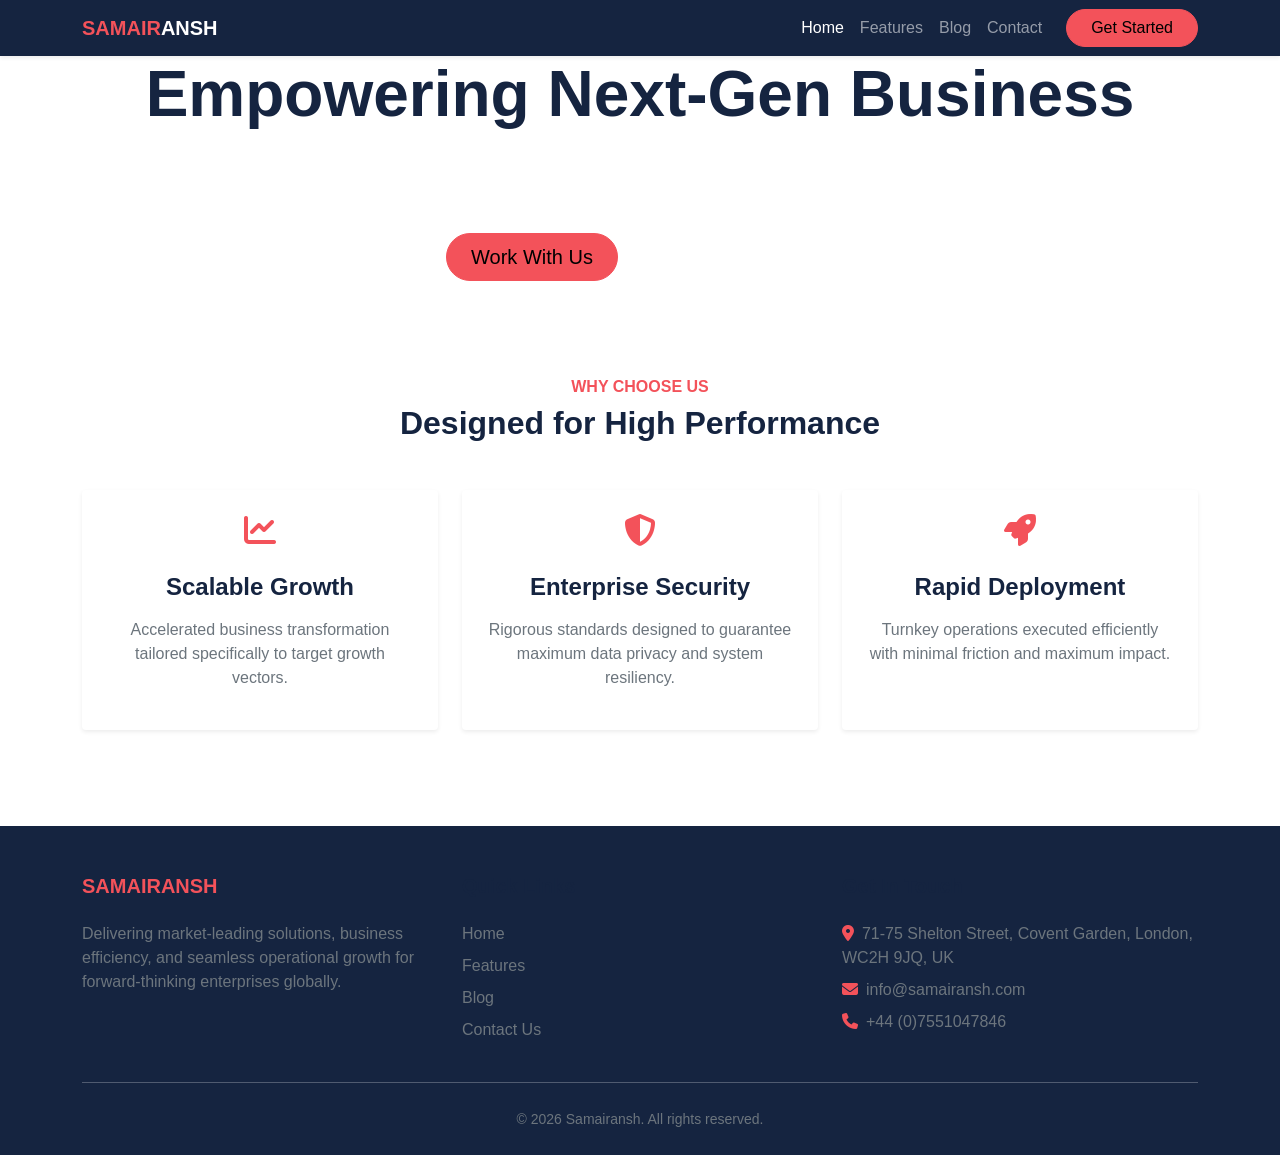
==== commit 257666bd: "Update index.html" ====
--- a/index.html
+++ b/index.html
@@ -1,413 +1,121 @@
 <!DOCTYPE html>
 <html lang="en">
+<head>
+    <meta charset="UTF-8">
+    <meta name="viewport" content="width=device-width, initial-scale=1.0">
+    <title>Samairansh | Premier Consulting & Solutions</title>
+    <link rel="stylesheet" href="css/bootstrap.min.css">
+    <link rel="stylesheet" href="https://cdnjs.cloudflare.com/ajax/libs/font-awesome/6.4.0/css/all.min.css">
+    <link rel="stylesheet" href="css/style.css">
+</head>
+<body>
 
-<head>
-    <!-- Essential Meta Tags -->
-    <meta charset="utf-8">
-    <meta name="viewport" content="width=device-width, initial-scale=1.0">
-    <title>Samairansh | Leading IT Consultancy & Cloud Solutions in London, UK</title>
-    <meta name="description" content="Empower your digital transformation with Samairansh. Top-rated IT consultancy in London providing cloud solutions, managed IT services, software development, and network security.">
-    <meta name="keywords" content="IT Consultancy London, Cloud Solutions, Managed IT Services, IT Strategy Consulting, Software Development UK, Network Security">
-    <meta name="author" content="Samairansh Ltd">
-    <meta name="robots" content="index, follow">
-    <link rel="canonical" href="https://www.samairansh.com/">
+    <!-- Header Navigation -->
+    <nav class="navbar navbar-expand-lg navbar-dark bg-dark sticky-top shadow-sm">
+        <div class="container">
+            <a class="navbar-brand fw-bold text-uppercase tracking-wide" href="index.html">
+                <span class="text-primary">Samair</span>ansh
+            </a>
+            <button class="navbar-toggler" type="button" data-bs-toggle="collapse" data-bs-target="#navbarNav">
+                <span class="navbar-toggler-icon"></span>
+            </button>
+            <div class="collapse navbar-collapse" id="navbarNav">
+                <ul class="navbar-nav ms-auto align-items-center">
+                    <li class="nav-item"><a class="nav-link active" href="index.html">Home</a></li>
+                    <li class="nav-item"><a class="nav-link" href="feature.html">Features</a></li>
+                    <li class="nav-item"><a class="nav-link" href="blog.html">Blog</a></li>
+                    <li class="nav-item"><a class="nav-link" href="contact.html">Contact</a></li>
+                    <li class="nav-item ms-lg-3">
+                        <a href="contact.html" class="btn btn-primary rounded-pill px-4">Get Started</a>
+                    </li>
+                </ul>
+            </div>
+        </div>
+    </nav>
 
-    <!-- Open Graph / Social Media Meta Tags -->
-    <meta property="og:type" content="website">
-    <meta property="og:title" content="Samairansh | Leading IT Consultancy & Cloud Solutions">
-    <meta property="og:description" content="Transforming businesses through smart IT solutions, cloud migration, 24/7 managed support, and high-performance software engineering.">
-    <meta property="og:image" content="https://www.samairansh.com/img/carousel-1.jpg">
-    <meta property="og:url" content="https://www.samairansh.com/">
+    <!-- Hero Section -->
+    <header class="hero-section text-white d-flex align-items-center">
+        <div class="container text-center">
+            <h1 class="display-3 fw-bold mb-3 animate-fade-in">Empowering Next-Gen Business</h1>
+            <p class="lead mb-4 text-light-50 max-w-600 mx-auto">We provide tailored solutions designed to scale your operational standard with precision, velocity, and dynamic modern architecture.</p>
+            <div class="d-flex justify-content-center gap-3">
+                <a href="contact.html" class="btn btn-primary btn-lg rounded-pill px-4">Work With Us</a>
+                <a href="feature.html" class="btn btn-outline-light btn-lg rounded-pill px-4">Explore Services</a>
+            </div>
+        </div>
+    </header>
 
-    <!-- Twitter Card Meta Tags -->
-    <meta name="twitter:card" content="summary_large_image">
-    <meta name="twitter:site" content="@SAMAIRANSHLTD">
-    <meta name="twitter:title" content="Samairansh - Leading IT Consultancy Services">
-    <meta name="twitter:description" content="Expert IT consultancy and managed services driving scalable digital transformation for modern enterprises.">
-    <meta name="twitter:image" content="https://www.samairansh.com/img/carousel-1.jpg">
-
-    <!-- Favicon -->
-    <link href="img/favicon.ico" rel="icon" type="image/x-icon">
-
-    <!-- Preconnect for Performance Optimization -->
-    <link rel="preconnect" href="https://fonts.googleapis.com">
-    <link rel="preconnect" href="https://fonts.gstatic.com" crossorigin>
-    <link rel="preconnect" href="https://cdnjs.cloudflare.com">
-
-    <!-- Google Web Fonts (With font-display swap for core web vitals) -->
-    <link href="https://fonts.googleapis.com/css2?family=Barlow:wght@500;600;700&family=Open+Sans:wght@400;600&display=swap" rel="stylesheet">
-
-    <!-- Font Awesome & Bootstrap Icons -->
-    <link rel="stylesheet" href="https://cdnjs.cloudflare.com/ajax/libs/font-awesome/5.10.0/css/all.min.css">
-    <link rel="stylesheet" href="https://cdn.jsdelivr.net/npm/bootstrap-icons@1.4.1/font/bootstrap-icons.css">
-
-    <!-- External Libraries Stylesheets -->
-    <link rel="stylesheet" href="lib/owlcarousel/assets/owl.carousel.min.css">
-    <link rel="stylesheet" href="css/bootstrap.min.css">
-    <link rel="stylesheet" href="css/style.css">
-    <link rel="stylesheet" href="css/responsive.css">
-
-    <!-- Structured Data (JSON-LD Schema) for Enhanced Local SEO -->
-    <script type="application/ld+json">
-    {
-      "@context": "https://schema.org",
-      "@type": "ITConsultant",
-      "name": "Samairansh Ltd",
-      "image": "https://www.samairansh.com/img/carousel-1.jpg",
-      "@id": "https://www.samairansh.com/",
-      "url": "https://www.samairansh.com/",
-      "telephone": "+447551047846",
-      "priceRange": "$$",
-      "address": {
-        "@type": "PostalAddress",
-        "streetAddress": "71-75 Shelton Street, Covent Garden",
-        "addressLocality": "London",
-        "postalCode": "WC2H 9JQ",
-        "addressCountry": "GB"
-      },
-      "geo": {
-        "@type": "GeoCoordinates",
-        "latitude": 51.5148,
-        "longitude": -0.1236
-      },
-      "openingHoursSpecification": {
-        "@type": "OpeningHoursSpecification",
-        "dayOfWeek": [
-          "Monday",
-          "Tuesday",
-          "Wednesday",
-          "Thursday",
-          "Friday",
-          "Saturday",
-          "Sunday"
-        ],
-        "opens": "00:00",
-        "closes": "23:59"
-      },
-      "sameAs": [
-        "https://x.com/SAMAIRANSHLTD",
-        "https://facebook.com",
-        "https://linkedin.com",
-        "https://instagram.com"
-      ]
-    }
-    </script>
-</head>
-
-<body>
-    <!-- Topbar Start -->
-    <header class="container-fluid bg-secondary ps-5 pe-0 d-none d-lg-block">
-        <div class="row gx-0">
-            <div class="col-md-6 text-center text-lg-start mb-2 mb-lg-0">
-                <nav class="d-inline-flex align-items-center">
-                    <a class="text-body py-2 pe-3 border-end" href="#faqs"><small>FAQs</small></a>
-                    <a class="text-body py-2 px-3 border-end" href="#support"><small>Support</small></a>
-                    <a class="text-body py-2 px-3 border-end" href="#privacy"><small>Privacy Policy</small></a>
-                    <a class="text-body py-2 ps-3" href="#careers"><small>Careers</small></a>
-                </nav>
+    <!-- Features Overview -->
+    <section class="py-5 bg-light">
+        <div class="container py-5">
+            <div class="text-center mb-5">
+                <h6 class="text-primary text-uppercase fw-bold">Why Choose Us</h6>
+                <h2 class="fw-bold">Designed for High Performance</h2>
             </div>
-            <div class="col-md-6 text-center text-lg-end">
-                <div class="position-relative d-inline-flex align-items-center bg-primary text-white top-shape px-5">
-                    <div class="me-3 pe-3 border-end py-2">
-                        <p class="m-0"><i class="fa fa-envelope-open me-2" aria-hidden="true"></i><a href="mailto:info@samairansh.com" class="text-white text-decoration-none">info@samairansh.com</a></p>
+            <div class="row g-4">
+                <div class="col-md-4">
+                    <div class="card card-custom h-100 p-4 border-0 shadow-sm text-center">
+                        <div class="icon-box bg-primary-soft text-primary mx-auto mb-4">
+                            <i class="fa-solid fa-chart-line fa-2x"></i>
+                        </div>
+                        <h4 class="fw-bold mb-3">Scalable Growth</h4>
+                        <p class="text-muted">Accelerated business transformation tailored specifically to target growth vectors.</p>
                     </div>
-                    <div class="py-2">
-                        <p class="m-0"><i class="fa fa-phone-alt me-2" aria-hidden="true"></i><a href="tel:+447551047846" class="text-white text-decoration-none">+44 (0)7551047846</a></p>
+                </div>
+                <div class="col-md-4">
+                    <div class="card card-custom h-100 p-4 border-0 shadow-sm text-center">
+                        <div class="icon-box bg-primary-soft text-primary mx-auto mb-4">
+                            <i class="fa-solid fa-shield-halved fa-2x"></i>
+                        </div>
+                        <h4 class="fw-bold mb-3">Enterprise Security</h4>
+                        <p class="text-muted">Rigorous standards designed to guarantee maximum data privacy and system resiliency.</p>
+                    </div>
+                </div>
+                <div class="col-md-4">
+                    <div class="card card-custom h-100 p-4 border-0 shadow-sm text-center">
+                        <div class="icon-box bg-primary-soft text-primary mx-auto mb-4">
+                            <i class="fa-solid fa-rocket fa-2x"></i>
+                        </div>
+                        <h4 class="fw-bold mb-3">Rapid Deployment</h4>
+                        <p class="text-muted">Turnkey operations executed efficiently with minimal friction and maximum impact.</p>
                     </div>
                 </div>
             </div>
         </div>
-    </header>
-    <!-- Topbar End -->
+    </section>
 
-    <main>
-        <!-- Carousel / Hero Section Start -->
-        <section class="container-fluid p-0 mb-5">
-            <div id="header-carousel" class="carousel slide carousel-fade" data-bs-ride="carousel">
-                <div class="carousel-inner">
-                    <div class="carousel-item active">
-                        <img class="w-100" src="img/carousel-1.jpg" alt="Engineers providing smart IT consultancy and digital transformation services" loading="eager">
-                        <div class="carousel-caption d-flex flex-column align-items-center justify-content-center">
-                            <div class="p-3" style="max-width: 900px;">
-                                <span class="text-white text-uppercase font-weight-bold">IT Consultancy & Strategy</span>
-                                <h1 class="display-1 text-white mb-md-4">Empowering Your Digital Transformation</h1>
-                                <a href="#newsletter-form" class="btn btn-primary py-md-3 px-md-5 me-3 rounded-pill">Get Started</a>
-                            </div>
-                        </div>
-                    </div>
-                    <div class="carousel-item">
-                        <img class="w-100" src="img/carousel-2.jpg" alt="IT Specialist working on Cloud and Managed Infrastructure" loading="lazy">
-                        <div class="carousel-caption d-flex flex-column align-items-center justify-content-center">
-                            <div class="p-3" style="max-width: 900px;">
-                                <span class="text-white text-uppercase font-weight-bold">Enterprise Cloud Solutions</span>
-                                <h2 class="display-1 text-white mb-md-4">Smart IT Solutions for Modern Business</h2>
-                                <a href="#newsletter-form" class="btn btn-primary py-md-3 px-md-5 me-3 rounded-pill">Contact Us</a>
-                            </div>
-                        </div>
-                    </div>
+    <!-- Footer -->
+    <footer class="bg-dark text-white pt-5 pb-4">
+        <div class="container text-md-start">
+            <div class="row g-4">
+                <div class="col-md-4">
+                    <h5 class="text-uppercase fw-bold text-primary mb-4">Samairansh</h5>
+                    <p class="text-muted">Delivering market-leading solutions, business efficiency, and seamless operational growth for forward-thinking enterprises globally.</p>
                 </div>
-                <button class="carousel-control-prev" type="button" data-bs-target="#header-carousel" data-bs-slide="prev" aria-label="Previous Slide">
-                    <span class="carousel-control-prev-icon" aria-hidden="true"></span>
-                    <span class="visually-hidden">Previous</span>
-                </button>
-                <button class="carousel-control-next" type="button" data-bs-target="#header-carousel" data-bs-slide="next" aria-label="Next Slide">
-                    <span class="carousel-control-next-icon" aria-hidden="true"></span>
-                    <span class="visually-hidden">Next</span>
-                </button>
-            </div>
-        </section>
-        <!-- Carousel End -->
-
-        <!-- About Section Start -->
-        <section class="container-fluid py-5">
-            <div class="container">
-                <div class="row g-5">
-                    <div class="col-lg-12">
-                        <div class="h-100 d-flex flex-column justify-content-center bg-primary p-5 rounded">
-                            <div class="d-flex text-white mb-5">
-                                <div class="d-flex flex-shrink-0 align-items-center justify-content-center bg-white text-primary rounded-circle me-4" style="width: 60px; height: 60px;">
-                                    <i class="fa fa-cloud fs-4" aria-hidden="true"></i>
-                                </div>
-                                <div>
-                                    <h2 class="h3 text-white">Scalable Cloud Solutions</h2>
-                                    <p class="mb-0">We deliver enterprise-grade, cost-effective cloud migration and management tailored for businesses of all sizes to guarantee optimum operational speed and data security.</p>
-                                </div>
-                            </div>
-                            <div class="d-flex text-white mb-5">
-                                <div class="d-flex flex-shrink-0 align-items-center justify-content-center bg-white text-primary rounded-circle me-4" style="width: 60px; height: 60px;">
-                                    <i class="fa fa-chart-line fs-4" aria-hidden="true"></i>
-                                </div>
-                                <div>
-                                    <h2 class="h3 text-white">Proactive Managed IT Services</h2>
-                                    <p class="mb-0">Focus on your business goals while our 24/7 technical team monitors, maintains, and secures your operational infrastructure continuously.</p>
-                                </div>
-                            </div>
-                            <div class="d-flex text-white">
-                                <div class="d-flex flex-shrink-0 align-items-center justify-content-center bg-white text-primary rounded-circle me-4" style="width: 60px; height: 60px;">
-                                    <i class="fa fa-user-tie fs-4" aria-hidden="true"></i>
-                                </div>
-                                <div>
-                                    <h2 class="h3 text-white">IT Strategy & Advisory</h2>
-                                    <p class="mb-0">Align your long-term technological investments with strategic corporate milestones through our high-level IT roadmap consulting.</p>
-                                </div>
-                            </div>
-                        </div>
-                    </div>
+                <div class="col-md-4">
+                    <h5 class="fw-bold mb-4">Quick Links</h5>
+                    <ul class="list-unstyled">
+                        <li class="mb-2"><a href="index.html" class="text-muted text-decoration-none">Home</a></li>
+                        <li class="mb-2"><a href="feature.html" class="text-muted text-decoration-none">Features</a></li>
+                        <li class="mb-2"><a href="blog.html" class="text-muted text-decoration-none">Blog</a></li>
+                        <li class="mb-2"><a href="contact.html" class="text-muted text-decoration-none">Contact Us</a></li>
+                    </ul>
+                </div>
+                <div class="col-md-4">
+                    <h5 class="fw-bold mb-4">Get In Touch</h5>
+                    <p class="text-muted mb-2"><i class="fa-solid fa-location-dot me-2 text-primary"></i>71-75 Shelton Street, Covent Garden, London, WC2H 9JQ, UK</p>
+                    <p class="text-muted mb-2"><i class="fa-solid fa-envelope me-2 text-primary"></i><a href="mailto:info@samairansh.com" class="text-muted text-decoration-none">info@samairansh.com</a></p>
+                    <p class="text-muted"><i class="fa-solid fa-phone me-2 text-primary"></i><a href="tel:+447551047846" class="text-muted text-decoration-none">+44 (0)7551047846</a></p>
                 </div>
             </div>
-        </section>
-        <!-- About End -->
-
-        <!-- Services Section Start -->
-        <section class="container-fluid pt-5 px-5">
-            <div class="text-center mx-auto mb-5" style="max-width: 600px;">
-                <h2 class="display-5 mb-0">Our Core IT Services</h2>
-                <hr class="w-25 mx-auto bg-primary" style="height: 3px; opacity: 1;">
-            </div>
-            <div class="row g-5">
-                <article class="col-lg-4 col-md-6">
-                    <div class="service-item bg-secondary text-center p-5 rounded">
-                        <div class="d-flex align-items-center justify-content-center bg-primary text-white rounded-circle mx-auto mb-4" style="width: 90px; height: 90px;">
-                            <i class="fa fa-cloud fa-2x" aria-hidden="true"></i>
-                        </div>
-                        <h3 class="h4 mb-3">Cloud Solutions</h3>
-                        <p class="mb-0">Seamless transition of on-premise infrastructure into private or public clouds with maximum uptime and security assurance.</p>
-                    </div>
-                </article>
-                <article class="col-lg-4 col-md-6">
-                    <div class="service-item bg-secondary text-center p-5 rounded">
-                        <div class="d-flex align-items-center justify-content-center bg-primary text-white rounded-circle mx-auto mb-4" style="width: 90px; height: 90px;">
-                            <i class="fa fa-shield-alt fa-2x" aria-hidden="true"></i>
-                        </div>
-                        <h3 class="h4 mb-3">Network Security</h3>
-                        <p class="mb-0">Defend critical digital assets with state-of-the-art firewall installations, continuous threat monitoring, and vulnerability assessments.</p>
-                    </div>
-                </article>
-                <article class="col-lg-4 col-md-6">
-                    <div class="service-item bg-secondary text-center p-5 rounded">
-                        <div class="d-flex align-items-center justify-content-center bg-primary text-white rounded-circle mx-auto mb-4" style="width: 90px; height: 90px;">
-                            <i class="fa fa-tasks fa-2x" aria-hidden="true"></i>
-                        </div>
-                        <h3 class="h4 mb-3">Managed IT Support</h3>
-                        <p class="mb-0">Around-the-clock systems monitoring, remote technical desk support, and proactive hardware maintenance.</p>
-                    </div>
-                </article>
-                <article class="col-lg-4 col-md-6">
-                    <div class="service-item bg-secondary text-center p-5 rounded">
-                        <div class="d-flex align-items-center justify-content-center bg-primary text-white rounded-circle mx-auto mb-4" style="width: 90px; height: 90px;">
-                            <i class="fa fa-chart-area fa-2x" aria-hidden="true"></i>
-                        </div>
-                        <h3 class="h4 mb-3">Data Analytics</h3>
-                        <p class="mb-0">Transform raw transactional metrics into clear, actionable, executive-level business intelligence dashboards.</p>
-                    </div>
-                </article>
-                <article class="col-lg-4 col-md-6">
-                    <div class="service-item bg-secondary text-center p-5 rounded">
-                        <div class="d-flex align-items-center justify-content-center bg-primary text-white rounded-circle mx-auto mb-4" style="width: 90px; height: 90px;">
-                            <i class="fa fa-code fa-2x" aria-hidden="true"></i>
-                        </div>
-                        <h3 class="h4 mb-3">Software Development</h3>
-                        <p class="mb-0">Bespoke web applications, APIs, and microservice architectures built using modern, maintainable code standards.</p>
-                    </div>
-                </article>
-                <article class="col-lg-4 col-md-6">
-                    <div class="service-item bg-secondary text-center p-5 rounded">
-                        <div class="d-flex align-items-center justify-content-center bg-primary text-white rounded-circle mx-auto mb-4" style="width: 90px; height: 90px;">
-                            <i class="fa fa-laptop-code fa-2x" aria-hidden="true"></i>
-                        </div>
-                        <h3 class="h4 mb-3">IT Strategy Consulting</h3>
-                        <p class="mb-0">Strategic technology advising, digital transformation planning, and cost-efficient operational alignment.</p>
-                    </div>
-                </article>
-            </div>
-        </section>
-        <!-- Services End -->
-
-        <!-- Features Section Start -->
-        <section class="container-fluid py-5 px-5">
-            <div class="text-center mx-auto mb-5" style="max-width: 600px;">
-                <h2 class="display-5 mb-0">Why Work With Samairansh</h2>
-                <hr class="w-25 mx-auto bg-primary" style="height: 3px; opacity: 1;">
-            </div>
-            <div class="row g-5">
-                <div class="col-lg-4">
-                    <div class="row g-5">
-                        <div class="col-12">
-                            <div class="bg-primary rounded-circle d-flex align-items-center justify-content-center mb-3" style="width: 60px; height: 60px;">
-                                <i class="fa fa-cubes fs-4 text-white" aria-hidden="true"></i>
-                            </div>
-                            <h3 class="h4">Industry Leadership</h3>
-                            <p class="mb-0">Pioneering sustainable and forward-thinking technological solutions across multiple industry sectors.</p>
-                        </div>
-                        <div class="col-12">
-                            <div class="bg-primary rounded-circle d-flex align-items-center justify-content-center mb-3" style="width: 60px; height: 60px;">
-                                <i class="fa fa-check-circle fs-4 text-white" aria-hidden="true"></i>
-                            </div>
-                            <h3 class="h4">Proven Track Record</h3>
-                            <p class="mb-0">High rate of successful project completion with minimal operational friction.</p>
-                        </div>
-                        <div class="col-12">
-                            <div class="bg-primary rounded-circle d-flex align-items-center justify-content-center mb-3" style="width: 60px; height: 60px;">
-                                <i class="fa fa-award fs-4 text-white" aria-hidden="true"></i>
-                            </div>
-                            <h3 class="h4">Award-Winning Engineering</h3>
-                            <p class="mb-0">Recognized for technological innovation, security engineering, and cloud optimization.</p>
-                        </div>
-                    </div>
-                </div>
-                <div class="col-lg-4">
-                    <div class="d-block bg-primary h-100 text-center rounded overflow-hidden">
-                        <img class="img-fluid w-100" src="img/feature.jpeg" alt="Samairansh IT Consultancy Specialists" loading="lazy">
-                        <div class="p-4">
-                            <p class="text-white mb-4">At Samairansh, we specialize in building digital resilience. Our certified engineers deliver tailored IT strategy, cloud architectures, and proactive 24/7 management to propel your business forward.</p>
-                            <a href="#newsletter-form" class="btn btn-light py-md-3 px-md-5 rounded-pill mb-2">Connect With Us</a>
-                        </div>
-                    </div>
-                </div>
-                <div class="col-lg-4">
-                    <div class="row g-5">
-                        <div class="col-12">
-                            <div class="bg-primary rounded-circle d-flex align-items-center justify-content-center mb-3" style="width: 60px; height: 60px;">
-                                <i class="far fa-smile-beam fs-4 text-white" aria-hidden="true"></i>
-                            </div>
-                            <h3 class="h4">Client-Centric Dedication</h3>
-                            <p class="mb-0">Focused on total project transparency and delivering maximum client satisfaction.</p>
-                        </div>
-                        <div class="col-12">
-                            <div class="bg-primary rounded-circle d-flex align-items-center justify-content-center mb-3" style="width: 60px; height: 60px;">
-                                <i class="fa fa-user-tie fs-4 text-white" aria-hidden="true"></i>
-                            </div>
-                            <h3 class="h4">Certified Advisors</h3>
-                            <p class="mb-0">Strategic consultancy led by seasoned enterprise technology professionals.</p>
-                        </div>
-                        <div class="col-12">
-                            <div class="bg-primary rounded-circle d-flex align-items-center justify-content-center mb-3" style="width: 60px; height: 60px;">
-                                <i class="fa fa-headset fs-4 text-white" aria-hidden="true"></i>
-                            </div>
-                            <h3 class="h4">24/7 Operations Desk</h3>
-                            <p class="mb-0">Round-the-clock active technical helpdesk for zero workflow disruption.</p>
-                        </div>
-                    </div>
-                </div>
-            </div>
-        </section>
-        <!-- Features End -->
-
-        <!-- Newsletter CTA Section Start -->
-        <section id="newsletter-form" class="container-fluid bg-primary text-secondary p-5">
-            <div class="row g-5">
-                <div class="col-12 text-center">
-                    <h2 class="display-5 text-white mb-4">Stay Ahead in Tech</h2>
-                    <p class="text-white mb-4">Subscribe to receive strategic IT updates and industry insights from our experts.</p>
-                    <form class="mx-auto" style="max-width: 600px;" action="https://formspree.io/f/mbljyeqa" method="POST">
-                        <div class="input-group">
-                            <input type="email" class="form-control border-white p-3" placeholder="Enter Your Business Email" name="email" required aria-label="Business Email Address">
-                            <button class="btn btn-dark px-4" type="submit">Subscribe</button>
-                        </div>
-                    </form>
-                </div>
-            </div>
-        </section>
-        <!-- Newsletter CTA Section End -->
-    </main>
-
-    <!-- Footer Start -->
-    <footer class="container-fluid bg-dark text-secondary p-5">
-        <div class="row g-5">
-            <div class="col-lg-3 col-md-6">
-                <h3 class="text-white h5 mb-4">Quick Links</h3>
-                <nav class="d-flex flex-column justify-content-start">
-                    <a class="text-secondary mb-2 text-decoration-none" href="#"><i class="bi bi-arrow-right text-primary me-2" aria-hidden="true"></i>Home</a>
-                    <a class="text-secondary mb-2 text-decoration-none" href="#"><i class="bi bi-arrow-right text-primary me-2" aria-hidden="true"></i>About Us</a>
-                    <a class="text-secondary mb-2 text-decoration-none" href="#"><i class="bi bi-arrow-right text-primary me-2" aria-hidden="true"></i>Services</a>
-                    <a class="text-secondary text-decoration-none" href="#"><i class="bi bi-arrow-right text-primary me-2" aria-hidden="true"></i>Contact Us</a>
-                </nav>
-            </div>
-            <div class="col-lg-3 col-md-6">
-                <h3 class="text-white h5 mb-4">Key Solutions</h3>
-                <nav class="d-flex flex-column justify-content-start">
-                    <a class="text-secondary mb-2 text-decoration-none" href="#"><i class="bi bi-arrow-right text-primary me-2" aria-hidden="true"></i>Cloud Solutions</a>
-                    <a class="text-secondary mb-2 text-decoration-none" href="#"><i class="bi bi-arrow-right text-primary me-2" aria-hidden="true"></i>Managed Services</a>
-                    <a class="text-secondary mb-2 text-decoration-none" href="#"><i class="bi bi-arrow-right text-primary me-2" aria-hidden="true"></i>Cyber Security</a>
-                    <a class="text-secondary text-decoration-none" href="#"><i class="bi bi-arrow-right text-primary me-2" aria-hidden="true"></i>Software Engineering</a>
-                </nav>
-            </div>
-            <div class="col-lg-3 col-md-6">
-                <h3 class="text-white h5 mb-4">Get In Touch</h3>
-                <address class="mb-0 text-secondary font-style-normal">
-                    <p class="mb-2"><i class="bi bi-geo-alt text-primary me-2" aria-hidden="true"></i>71-75 Shelton Street, Covent Garden, London, WC2H 9JQ, UK</p>
-                    <p class="mb-2"><i class="bi bi-envelope-open text-primary me-2" aria-hidden="true"></i><a href="mailto:info@samairansh.com" class="text-secondary text-decoration-none">info@samairansh.com</a></p>
-                    <p class="mb-0"><i class="bi bi-telephone text-primary me-2" aria-hidden="true"></i><a href="tel:+447551047846" class="text-secondary text-decoration-none">+44 (0)7551047846</a></p>
-                </address>
-            </div>
-            <div class="col-lg-3 col-md-6">
-                <h3 class="text-white h5 mb-4">Follow Us</h3>
-                <div class="d-flex">
-                    <a class="btn btn-lg btn-primary btn-lg-square rounded-circle me-2" href="https://x.com/SAMAIRANSHLTD" target="_blank" rel="noopener" aria-label="Visit Twitter Page"><i class="fab fa-twitter fw-normal" aria-hidden="true"></i></a>
-                    <a class="btn btn-lg btn-primary btn-lg-square rounded-circle me-2" href="https://facebook.com" target="_blank" rel="noopener" aria-label="Visit Facebook Page"><i class="fab fa-facebook-f fw-normal" aria-hidden="true"></i></a>
-                    <a class="btn btn-lg btn-primary btn-lg-square rounded-circle me-2" href="https://linkedin.com" target="_blank" rel="noopener" aria-label="Visit LinkedIn Page"><i class="fab fa-linkedin-in fw-normal" aria-hidden="true"></i></a>
-                    <a class="btn btn-lg btn-primary btn-lg-square rounded-circle" href="https://instagram.com" target="_blank" rel="noopener" aria-label="Visit Instagram Page"><i class="fab fa-instagram fw-normal" aria-hidden="true"></i></a>
-                </div>
-            </div>
-        </div>
-        <div class="row g-5 mt-3 border-top border-secondary pt-3">
-            <div class="col-md-12 text-center">
-                <p class="small mb-0">&copy; Samairansh Ltd. All Rights Reserved.</p>
+            <hr class="my-4 border-secondary">
+            <div class="text-center text-muted">
+                <small>&copy; 2026 Samairansh. All rights reserved.</small>
             </div>
         </div>
     </footer>
-    <!-- Footer End -->
 
-    <!-- Back to Top Button -->
-    <a href="#" class="btn btn-lg btn-primary btn-lg-square rounded-circle back-to-top" aria-label="Back to Top"><i class="bi bi-arrow-up" aria-hidden="true"></i></a>
-
-    <!-- Core Scripts -->
-    <script src="https://code.jquery.com/jquery-3.4.1.min.js"></script>
-    <script src="https://cdn.jsdelivr.net/npm/bootstrap@5.0.0/dist/js/bootstrap.bundle.min.js"></script>
-    <script src="lib/easing/easing.min.js"></script>
-    <script src="lib/waypoints/waypoints.min.js"></script>
-    <script src="lib/owlcarousel/owl.carousel.min.js"></script>
+    <script src="js/bootstrap.bundle.min.js"></script>
     <script src="js/main.js"></script>
 </body>
-
 </html>
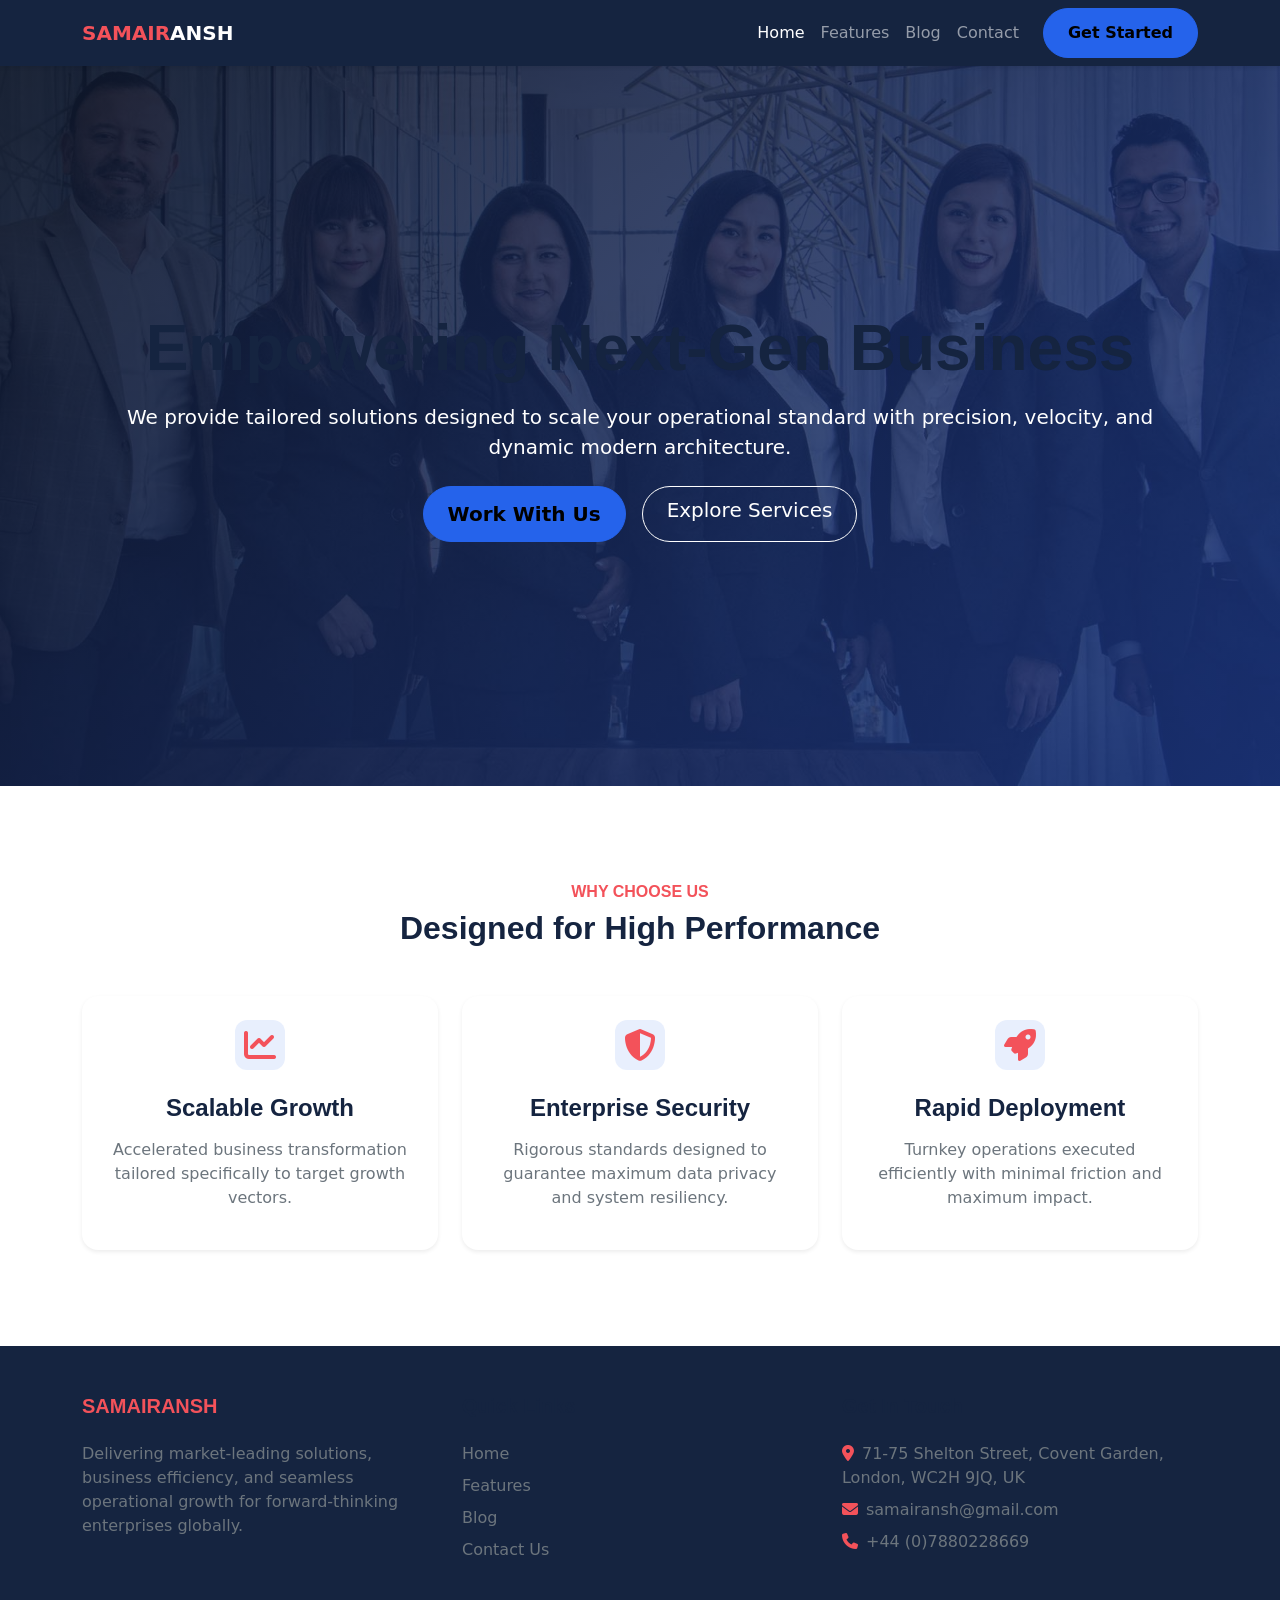
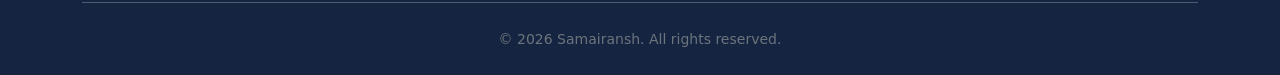
==== commit 52eaee37: "Update index.html" ====
--- a/index.html
+++ b/index.html
@@ -104,8 +104,8 @@
                 <div class="col-md-4">
                     <h5 class="fw-bold mb-4">Get In Touch</h5>
                     <p class="text-muted mb-2"><i class="fa-solid fa-location-dot me-2 text-primary"></i>71-75 Shelton Street, Covent Garden, London, WC2H 9JQ, UK</p>
-                    <p class="text-muted mb-2"><i class="fa-solid fa-envelope me-2 text-primary"></i><a href="mailto:info@samairansh.com" class="text-muted text-decoration-none">info@samairansh.com</a></p>
-                    <p class="text-muted"><i class="fa-solid fa-phone me-2 text-primary"></i><a href="tel:+447551047846" class="text-muted text-decoration-none">+44 (0)7551047846</a></p>
+                    <p class="text-muted mb-2"><i class="fa-solid fa-envelope me-2 text-primary"></i><a href="mailto:info@samairansh.com" class="text-muted text-decoration-none">samairansh@gmail.com</a></p>
+                    <p class="text-muted"><i class="fa-solid fa-phone me-2 text-primary"></i><a href="tel:+447551047846" class="text-muted text-decoration-none">+44 (0)7880228669</a></p>
                 </div>
             </div>
             <hr class="my-4 border-secondary">
--- a/css/style.css
+++ b/css/style.css
@@ -0,0 +1,59 @@
+/********** Template CSS **********/
+:root {
+    --primary-color: #2563eb;
+    --primary-hover: #1d4ed8;
+    --dark-bg: #0f172a;
+    --light-bg: #f8fafc;
+    --text-main: #334155;
+}
+
+body {
+    font-family: 'Inter', system-ui, -apple-system, sans-serif;
+    color: var(--text-main);
+    background-color: #fff;
+}
+
+.hero-section {
+    min-height: 80vh;
+    background: linear-gradient(135deg, rgba(15, 23, 42, 0.9), rgba(30, 58, 138, 0.8)), url('../img/carousel-1.jpg') center/cover no-repeat;
+}
+
+.icon-box {
+    width: 50px;
+    height: 50px;
+    border-radius: 12px;
+    display: flex;
+    align-items: center;
+    justify-content: center;
+}
+
+.bg-primary-soft {
+    background-color: rgba(37, 99, 235, 0.1);
+}
+
+.card-custom {
+    transition: transform 0.3s ease, box-shadow 0.3s ease;
+    border-radius: 16px;
+}
+
+.card-custom:hover {
+    transform: translateY(-5px);
+    box-shadow: 0 12px 24px rgba(0, 0, 0, 0.08) !important;
+}
+
+.form-control:focus {
+    border-color: var(--primary-color);
+    box-shadow: 0 0 0 0.25rem rgba(37, 99, 235, 0.15);
+}
+
+.btn-primary {
+    background-color: var(--primary-color);
+    border-color: var(--primary-color);
+    padding: 0.75rem 1.5rem;
+    font-weight: 600;
+}
+
+.btn-primary:hover {
+    background-color: var(--primary-hover);
+    border-color: var(--primary-hover);
+}
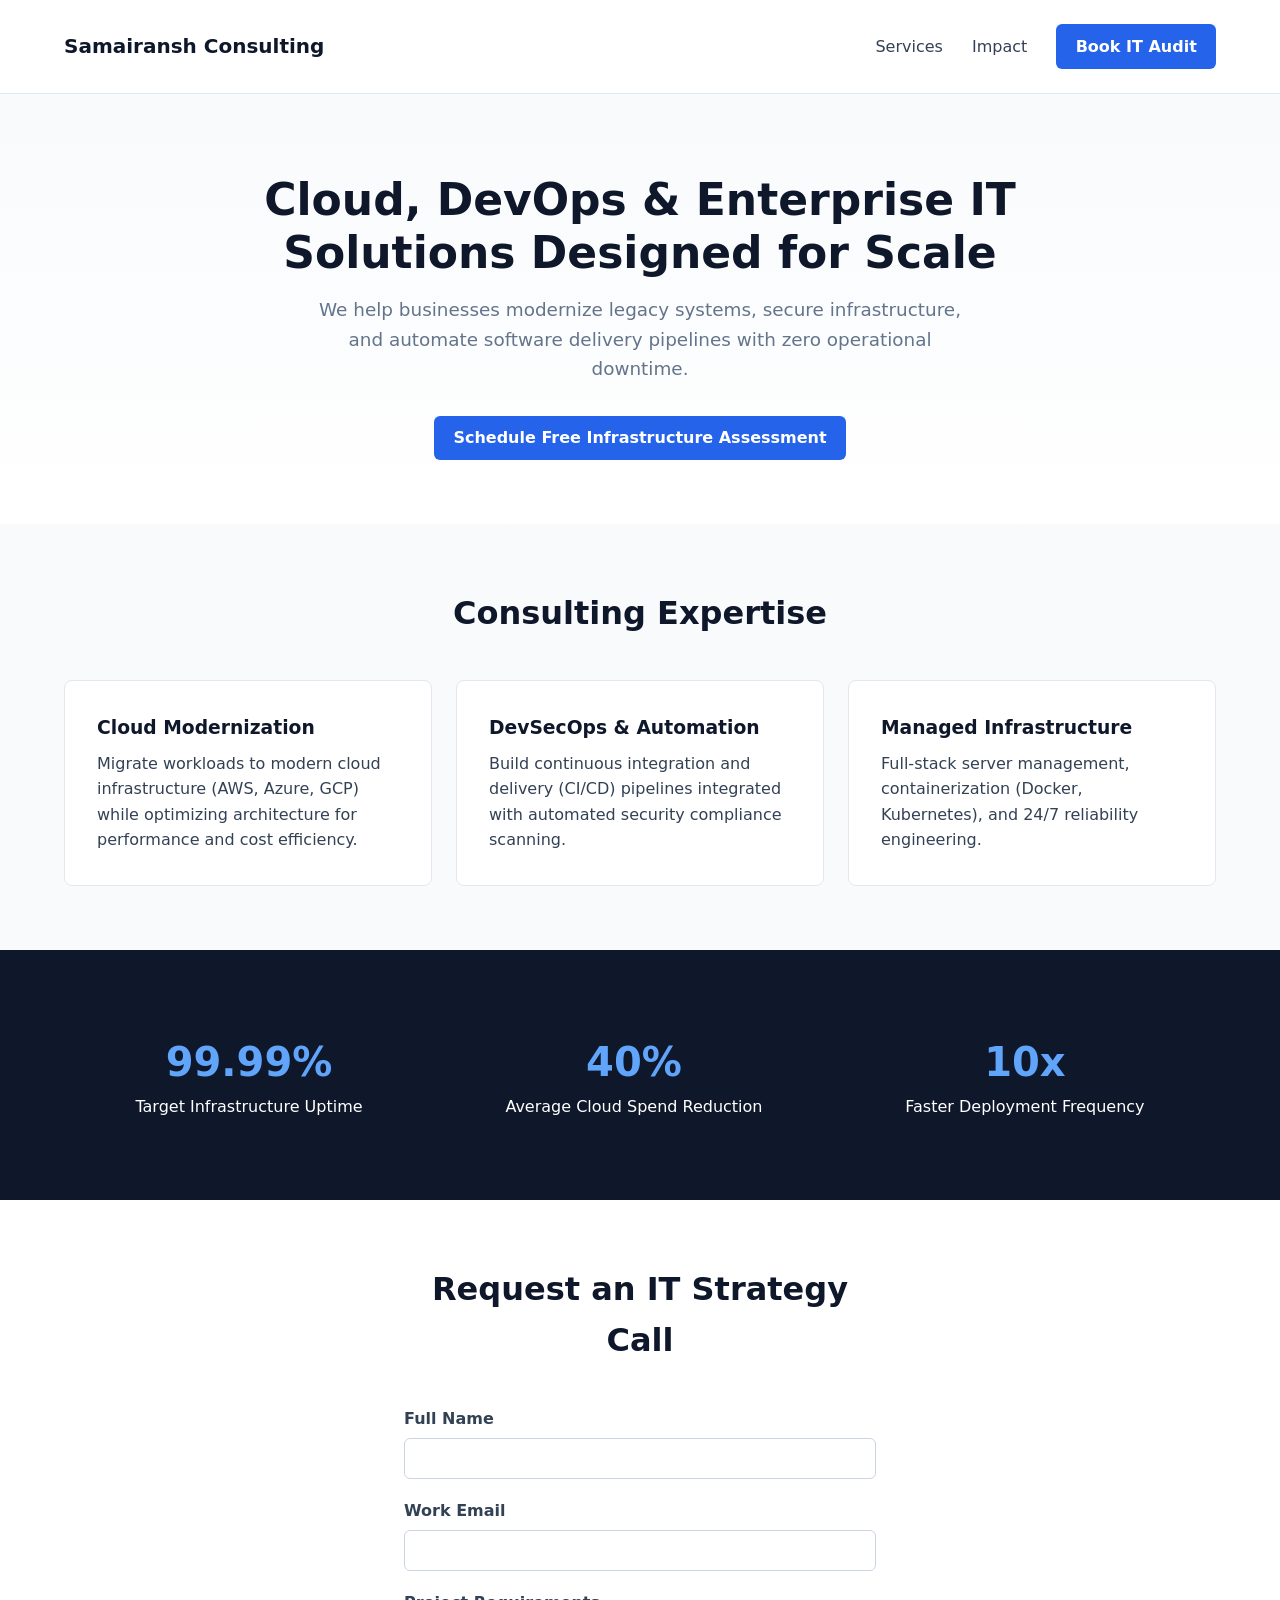
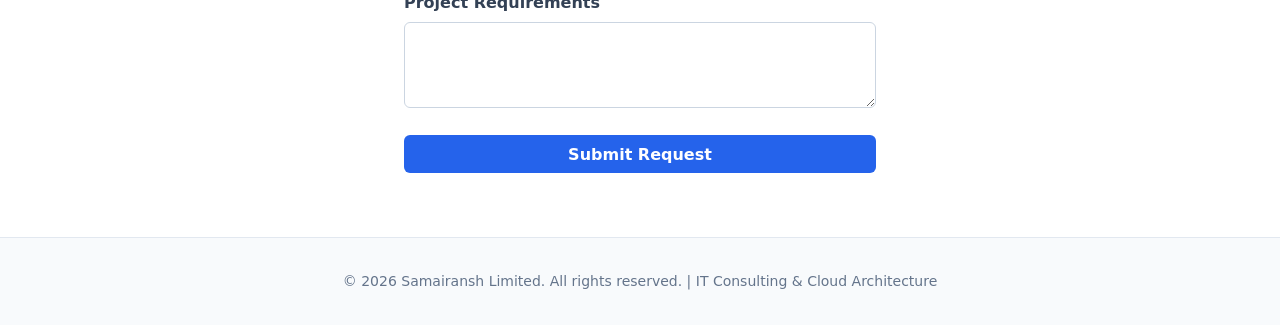
==== commit 8a525850: "Update index.html" ====
--- a/index.html
+++ b/index.html
@@ -3,119 +3,147 @@
 <head>
     <meta charset="UTF-8">
     <meta name="viewport" content="width=device-width, initial-scale=1.0">
-    <title>Samairansh | Premier Consulting & Solutions</title>
-    <link rel="stylesheet" href="css/bootstrap.min.css">
-    <link rel="stylesheet" href="https://cdnjs.cloudflare.com/ajax/libs/font-awesome/6.4.0/css/all.min.css">
-    <link rel="stylesheet" href="css/style.css">
+    <title>Enterprise IT Consulting & Modernization Services</title>
+    <meta name="description" content="Strategic IT consulting, cloud infrastructure modernization, DevSecOps automation, and managed IT services for growing businesses.">
+    
+    <!-- JSON-LD Structured Data for B2B SEO -->
+    <script type="application/ld+json">
+    {
+      "@context": "https://schema.org",
+      "@type": "ITService",
+      "name": "Samairansh Limited",
+      "description": "Enterprise IT Consulting & Cloud Architecture Services",
+      "areaServed": "Global",
+      "hasOfferCatalog": {
+        "@type": "OfferCatalog",
+        "name": "IT Consulting Services",
+        "itemListElement": [
+          { "@type": "Offer", "itemOffered": { "@type": "Service", "name": "Cloud Architecture & Modernization" } },
+          { "@type": "Offer", "itemOffered": { "@type": "Service", "name": "DevSecOps & Automation Pipeline" } },
+          { "@type": "Offer", "itemOffered": { "@type": "Service", "name": "Cybersecurity & Infrastructure Resilience" } }
+        ]
+      }
+    }
+    </script>
+
+    <style>
+        :root {
+            --primary: #0f172a;
+            --accent: #2563eb;
+            --text: #334155;
+            --bg-light: #f8fafc;
+            --white: #ffffff;
+        }
+        * { box-sizing: border-box; margin: 0; padding: 0; font-family: system-ui, -apple-system, sans-serif; }
+        body { color: var(--text); background: var(--white); line-height: 1.6; }
+        
+        /* Header */
+        header { display: flex; justify-content: space-between; align-items: center; padding: 1.5rem 5%; background: var(--white); border-bottom: 1px solid #e2e8f0; position: sticky; top: 0; z-index: 100; }
+        .logo { font-size: 1.25rem; font-weight: 700; color: var(--primary); text-decoration: none; }
+        nav a { margin-left: 1.5rem; text-decoration: none; color: var(--text); font-weight: 500; }
+        .btn { background: var(--accent); color: var(--white); padding: 0.6rem 1.2rem; border-radius: 6px; text-decoration: none; font-weight: 600; display: inline-block; }
+        
+        /* Hero */
+        .hero { padding: 5rem 5% 4rem; text-align: center; background: linear-gradient(180deg, var(--bg-light) 0%, var(--white) 100%); }
+        .hero h1 { font-size: 2.75rem; color: var(--primary); max-width: 800px; margin: 0 auto 1rem; line-height: 1.2; }
+        .hero p { font-size: 1.15rem; max-width: 650px; margin: 0 auto 2rem; color: #64748b; }
+        
+        /* Services */
+        .services { padding: 4rem 5%; background: var(--bg-light); }
+        .section-title { text-align: center; font-size: 2rem; color: var(--primary); margin-bottom: 2.5rem; }
+        .grid { display: grid; grid-template-columns: repeat(auto-fit, minmax(280px, 1fr)); gap: 1.5rem; max-width: 1200px; margin: 0 auto; }
+        .card { background: var(--white); padding: 2rem; border-radius: 8px; border: 1px solid #e2e8f0; transition: transform 0.2s; }
+        .card:hover { transform: translateY(-4px); }
+        .card h3 { color: var(--primary); margin-bottom: 0.5rem; }
+        
+        /* Metrics / Trust */
+        .metrics { padding: 4rem 5%; display: flex; justify-content: space-around; flex-wrap: wrap; text-align: center; background: var(--primary); color: var(--white); }
+        .metric-item { margin: 1rem; }
+        .metric-item .number { font-size: 2.5rem; font-weight: 700; color: #60a5fa; }
+        
+        /* Contact Form */
+        .contact { padding: 4rem 5%; max-width: 600px; margin: 0 auto; }
+        .form-group { margin-bottom: 1.2rem; }
+        .form-group label { display: block; margin-bottom: 0.4rem; font-weight: 600; }
+        .form-group input, .form-group textarea { width: 100%; padding: 0.75rem; border: 1px solid #cbd5e1; border-radius: 6px; }
+        .submit-btn { width: 100%; border: none; cursor: pointer; font-size: 1rem; }
+        
+        /* Footer */
+        footer { padding: 2rem 5%; text-align: center; border-top: 1px solid #e2e8f0; background: var(--bg-light); font-size: 0.875rem; color: #64748b; }
+    </style>
 </head>
 <body>
 
-    <!-- Header Navigation -->
-    <nav class="navbar navbar-expand-lg navbar-dark bg-dark sticky-top shadow-sm">
-        <div class="container">
-            <a class="navbar-brand fw-bold text-uppercase tracking-wide" href="index.html">
-                <span class="text-primary">Samair</span>ansh
-            </a>
-            <button class="navbar-toggler" type="button" data-bs-toggle="collapse" data-bs-target="#navbarNav">
-                <span class="navbar-toggler-icon"></span>
-            </button>
-            <div class="collapse navbar-collapse" id="navbarNav">
-                <ul class="navbar-nav ms-auto align-items-center">
-                    <li class="nav-item"><a class="nav-link active" href="index.html">Home</a></li>
-                    <li class="nav-item"><a class="nav-link" href="feature.html">Features</a></li>
-                    <li class="nav-item"><a class="nav-link" href="blog.html">Blog</a></li>
-                    <li class="nav-item"><a class="nav-link" href="contact.html">Contact</a></li>
-                    <li class="nav-item ms-lg-3">
-                        <a href="contact.html" class="btn btn-primary rounded-pill px-4">Get Started</a>
-                    </li>
-                </ul>
-            </div>
-        </div>
-    </nav>
-
-    <!-- Hero Section -->
-    <header class="hero-section text-white d-flex align-items-center">
-        <div class="container text-center">
-            <h1 class="display-3 fw-bold mb-3 animate-fade-in">Empowering Next-Gen Business</h1>
-            <p class="lead mb-4 text-light-50 max-w-600 mx-auto">We provide tailored solutions designed to scale your operational standard with precision, velocity, and dynamic modern architecture.</p>
-            <div class="d-flex justify-content-center gap-3">
-                <a href="contact.html" class="btn btn-primary btn-lg rounded-pill px-4">Work With Us</a>
-                <a href="feature.html" class="btn btn-outline-light btn-lg rounded-pill px-4">Explore Services</a>
-            </div>
-        </div>
+    <header>
+        <a href="#" class="logo">Samairansh Consulting</a>
+        <nav>
+            <a href="#services">Services</a>
+            <a href="#impact">Impact</a>
+            <a href="#contact" class="btn">Book IT Audit</a>
+        </nav>
     </header>
 
-    <!-- Features Overview -->
-    <section class="py-5 bg-light">
-        <div class="container py-5">
-            <div class="text-center mb-5">
-                <h6 class="text-primary text-uppercase fw-bold">Why Choose Us</h6>
-                <h2 class="fw-bold">Designed for High Performance</h2>
+    <section class="hero">
+        <h1>Cloud, DevOps & Enterprise IT Solutions Designed for Scale</h1>
+        <p>We help businesses modernize legacy systems, secure infrastructure, and automate software delivery pipelines with zero operational downtime.</p>
+        <a href="#contact" class="btn">Schedule Free Infrastructure Assessment</a>
+    </section>
+
+    <section class="services" id="services">
+        <h2 class="section-title">Consulting Expertise</h2>
+        <div class="grid">
+            <div class="card">
+                <h3>Cloud Modernization</h3>
+                <p>Migrate workloads to modern cloud infrastructure (AWS, Azure, GCP) while optimizing architecture for performance and cost efficiency.</p>
             </div>
-            <div class="row g-4">
-                <div class="col-md-4">
-                    <div class="card card-custom h-100 p-4 border-0 shadow-sm text-center">
-                        <div class="icon-box bg-primary-soft text-primary mx-auto mb-4">
-                            <i class="fa-solid fa-chart-line fa-2x"></i>
-                        </div>
-                        <h4 class="fw-bold mb-3">Scalable Growth</h4>
-                        <p class="text-muted">Accelerated business transformation tailored specifically to target growth vectors.</p>
-                    </div>
-                </div>
-                <div class="col-md-4">
-                    <div class="card card-custom h-100 p-4 border-0 shadow-sm text-center">
-                        <div class="icon-box bg-primary-soft text-primary mx-auto mb-4">
-                            <i class="fa-solid fa-shield-halved fa-2x"></i>
-                        </div>
-                        <h4 class="fw-bold mb-3">Enterprise Security</h4>
-                        <p class="text-muted">Rigorous standards designed to guarantee maximum data privacy and system resiliency.</p>
-                    </div>
-                </div>
-                <div class="col-md-4">
-                    <div class="card card-custom h-100 p-4 border-0 shadow-sm text-center">
-                        <div class="icon-box bg-primary-soft text-primary mx-auto mb-4">
-                            <i class="fa-solid fa-rocket fa-2x"></i>
-                        </div>
-                        <h4 class="fw-bold mb-3">Rapid Deployment</h4>
-                        <p class="text-muted">Turnkey operations executed efficiently with minimal friction and maximum impact.</p>
-                    </div>
-                </div>
+            <div class="card">
+                <h3>DevSecOps & Automation</h3>
+                <p>Build continuous integration and delivery (CI/CD) pipelines integrated with automated security compliance scanning.</p>
+            </div>
+            <div class="card">
+                <h3>Managed Infrastructure</h3>
+                <p>Full-stack server management, containerization (Docker, Kubernetes), and 24/7 reliability engineering.</p>
             </div>
         </div>
     </section>
 
-    <!-- Footer -->
-    <footer class="bg-dark text-white pt-5 pb-4">
-        <div class="container text-md-start">
-            <div class="row g-4">
-                <div class="col-md-4">
-                    <h5 class="text-uppercase fw-bold text-primary mb-4">Samairansh</h5>
-                    <p class="text-muted">Delivering market-leading solutions, business efficiency, and seamless operational growth for forward-thinking enterprises globally.</p>
-                </div>
-                <div class="col-md-4">
-                    <h5 class="fw-bold mb-4">Quick Links</h5>
-                    <ul class="list-unstyled">
-                        <li class="mb-2"><a href="index.html" class="text-muted text-decoration-none">Home</a></li>
-                        <li class="mb-2"><a href="feature.html" class="text-muted text-decoration-none">Features</a></li>
-                        <li class="mb-2"><a href="blog.html" class="text-muted text-decoration-none">Blog</a></li>
-                        <li class="mb-2"><a href="contact.html" class="text-muted text-decoration-none">Contact Us</a></li>
-                    </ul>
-                </div>
-                <div class="col-md-4">
-                    <h5 class="fw-bold mb-4">Get In Touch</h5>
-                    <p class="text-muted mb-2"><i class="fa-solid fa-location-dot me-2 text-primary"></i>71-75 Shelton Street, Covent Garden, London, WC2H 9JQ, UK</p>
-                    <p class="text-muted mb-2"><i class="fa-solid fa-envelope me-2 text-primary"></i><a href="mailto:info@samairansh.com" class="text-muted text-decoration-none">samairansh@gmail.com</a></p>
-                    <p class="text-muted"><i class="fa-solid fa-phone me-2 text-primary"></i><a href="tel:+447551047846" class="text-muted text-decoration-none">+44 (0)7880228669</a></p>
-                </div>
+    <section class="metrics" id="impact">
+        <div class="metric-item">
+            <div class="number">99.99%</div>
+            <div>Target Infrastructure Uptime</div>
+        </div>
+        <div class="metric-item">
+            <div class="number">40%</div>
+            <div>Average Cloud Spend Reduction</div>
+        </div>
+        <div class="metric-item">
+            <div class="number">10x</div>
+            <div>Faster Deployment Frequency</div>
+        </div>
+    </section>
+
+    <section class="contact" id="contact">
+        <h2 class="section-title">Request an IT Strategy Call</h2>
+        <form action="#" method="POST">
+            <div class="form-group">
+                <label for="name">Full Name</label>
+                <input type="text" id="name" name="name" required>
             </div>
-            <hr class="my-4 border-secondary">
-            <div class="text-center text-muted">
-                <small>&copy; 2026 Samairansh. All rights reserved.</small>
+            <div class="form-group">
+                <label for="email">Work Email</label>
+                <input type="email" id="email" name="email" required>
             </div>
-        </div>
+            <div class="form-group">
+                <label for="message">Project Requirements</label>
+                <textarea id="message" name="message" rows="4" required></textarea>
+            </div>
+            <button type="submit" class="btn submit-btn">Submit Request</button>
+        </form>
+    </section>
+
+    <footer>
+        <p>&copy; 2026 Samairansh Limited. All rights reserved. | IT Consulting & Cloud Architecture</p>
     </footer>
 
-    <script src="js/bootstrap.bundle.min.js"></script>
-    <script src="js/main.js"></script>
 </body>
 </html>
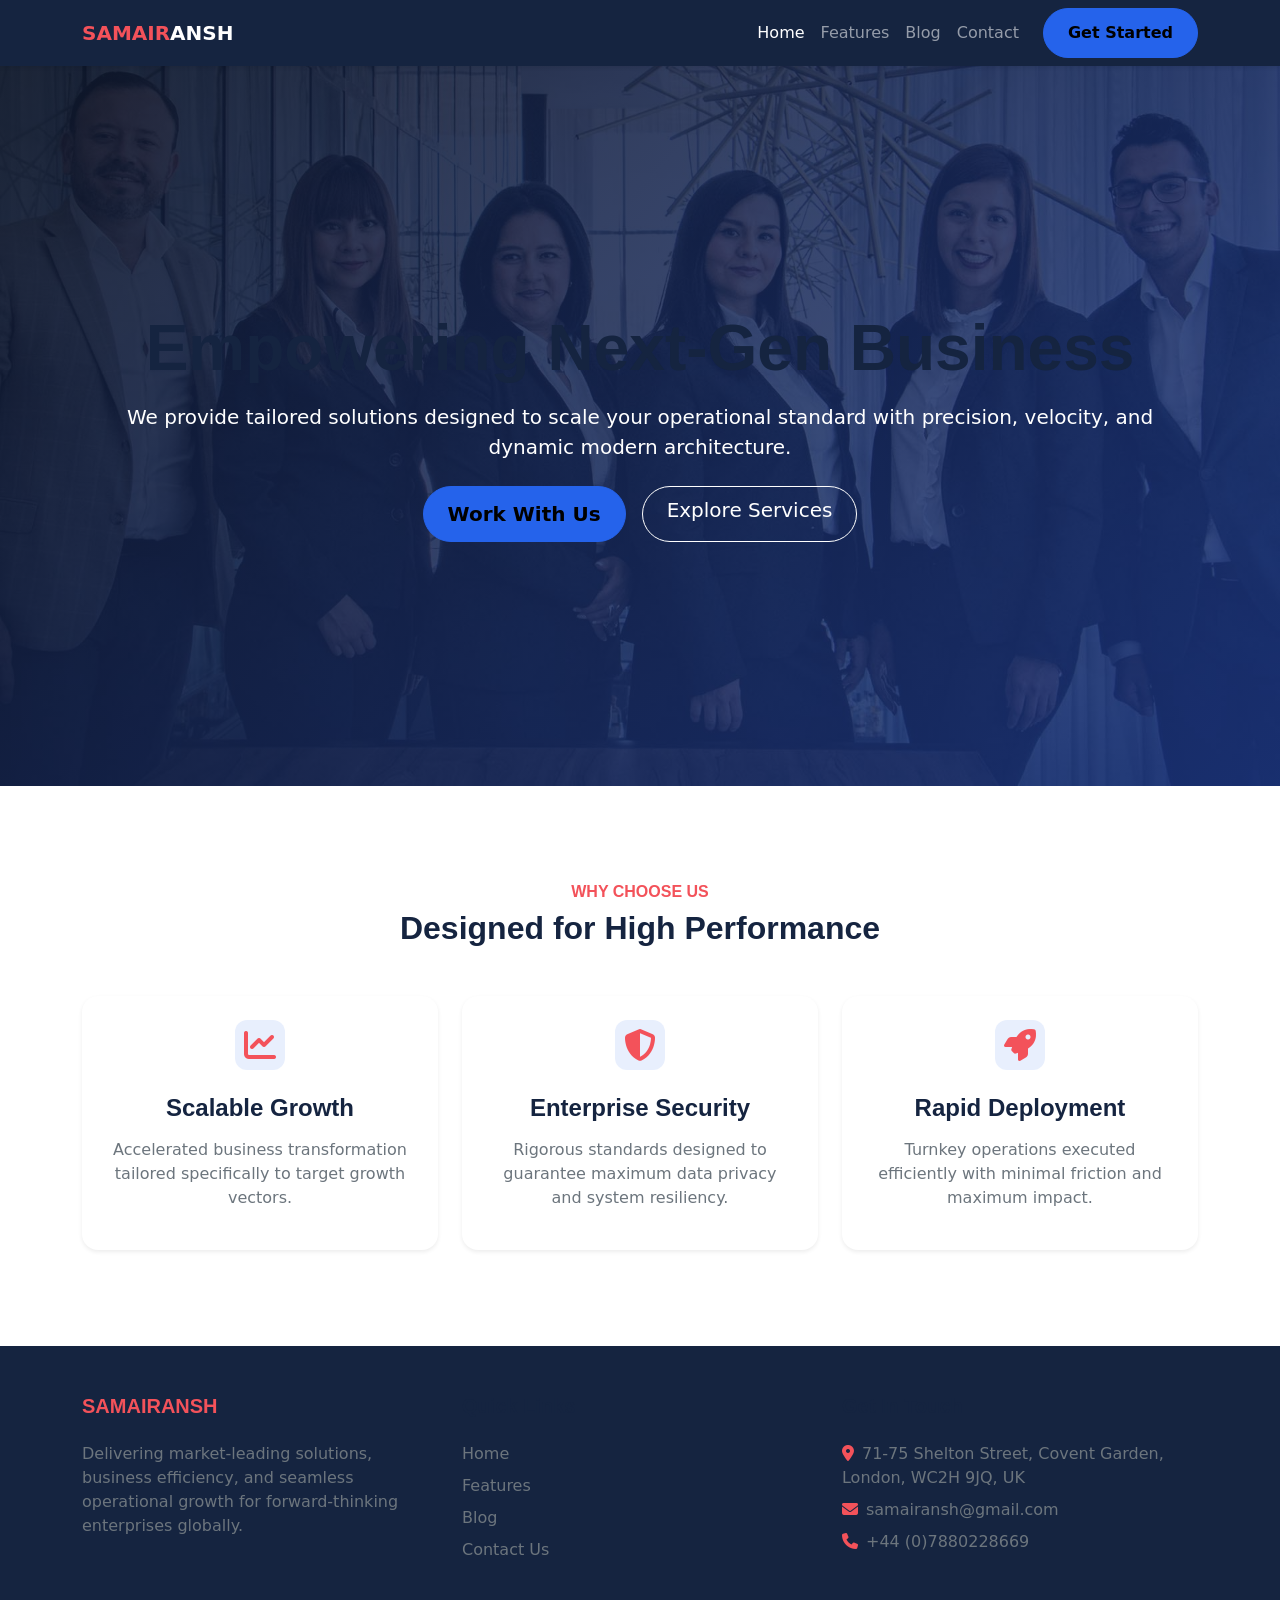
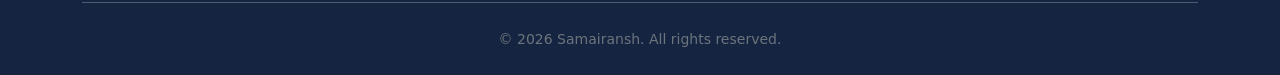
==== commit a970a440: "Add files via upload" ====
--- a/index.html
+++ b/index.html
@@ -3,147 +3,119 @@
 <head>
     <meta charset="UTF-8">
     <meta name="viewport" content="width=device-width, initial-scale=1.0">
-    <title>Enterprise IT Consulting & Modernization Services</title>
-    <meta name="description" content="Strategic IT consulting, cloud infrastructure modernization, DevSecOps automation, and managed IT services for growing businesses.">
-    
-    <!-- JSON-LD Structured Data for B2B SEO -->
-    <script type="application/ld+json">
-    {
-      "@context": "https://schema.org",
-      "@type": "ITService",
-      "name": "Samairansh Limited",
-      "description": "Enterprise IT Consulting & Cloud Architecture Services",
-      "areaServed": "Global",
-      "hasOfferCatalog": {
-        "@type": "OfferCatalog",
-        "name": "IT Consulting Services",
-        "itemListElement": [
-          { "@type": "Offer", "itemOffered": { "@type": "Service", "name": "Cloud Architecture & Modernization" } },
-          { "@type": "Offer", "itemOffered": { "@type": "Service", "name": "DevSecOps & Automation Pipeline" } },
-          { "@type": "Offer", "itemOffered": { "@type": "Service", "name": "Cybersecurity & Infrastructure Resilience" } }
-        ]
-      }
-    }
-    </script>
-
-    <style>
-        :root {
-            --primary: #0f172a;
-            --accent: #2563eb;
-            --text: #334155;
-            --bg-light: #f8fafc;
-            --white: #ffffff;
-        }
-        * { box-sizing: border-box; margin: 0; padding: 0; font-family: system-ui, -apple-system, sans-serif; }
-        body { color: var(--text); background: var(--white); line-height: 1.6; }
-        
-        /* Header */
-        header { display: flex; justify-content: space-between; align-items: center; padding: 1.5rem 5%; background: var(--white); border-bottom: 1px solid #e2e8f0; position: sticky; top: 0; z-index: 100; }
-        .logo { font-size: 1.25rem; font-weight: 700; color: var(--primary); text-decoration: none; }
-        nav a { margin-left: 1.5rem; text-decoration: none; color: var(--text); font-weight: 500; }
-        .btn { background: var(--accent); color: var(--white); padding: 0.6rem 1.2rem; border-radius: 6px; text-decoration: none; font-weight: 600; display: inline-block; }
-        
-        /* Hero */
-        .hero { padding: 5rem 5% 4rem; text-align: center; background: linear-gradient(180deg, var(--bg-light) 0%, var(--white) 100%); }
-        .hero h1 { font-size: 2.75rem; color: var(--primary); max-width: 800px; margin: 0 auto 1rem; line-height: 1.2; }
-        .hero p { font-size: 1.15rem; max-width: 650px; margin: 0 auto 2rem; color: #64748b; }
-        
-        /* Services */
-        .services { padding: 4rem 5%; background: var(--bg-light); }
-        .section-title { text-align: center; font-size: 2rem; color: var(--primary); margin-bottom: 2.5rem; }
-        .grid { display: grid; grid-template-columns: repeat(auto-fit, minmax(280px, 1fr)); gap: 1.5rem; max-width: 1200px; margin: 0 auto; }
-        .card { background: var(--white); padding: 2rem; border-radius: 8px; border: 1px solid #e2e8f0; transition: transform 0.2s; }
-        .card:hover { transform: translateY(-4px); }
-        .card h3 { color: var(--primary); margin-bottom: 0.5rem; }
-        
-        /* Metrics / Trust */
-        .metrics { padding: 4rem 5%; display: flex; justify-content: space-around; flex-wrap: wrap; text-align: center; background: var(--primary); color: var(--white); }
-        .metric-item { margin: 1rem; }
-        .metric-item .number { font-size: 2.5rem; font-weight: 700; color: #60a5fa; }
-        
-        /* Contact Form */
-        .contact { padding: 4rem 5%; max-width: 600px; margin: 0 auto; }
-        .form-group { margin-bottom: 1.2rem; }
-        .form-group label { display: block; margin-bottom: 0.4rem; font-weight: 600; }
-        .form-group input, .form-group textarea { width: 100%; padding: 0.75rem; border: 1px solid #cbd5e1; border-radius: 6px; }
-        .submit-btn { width: 100%; border: none; cursor: pointer; font-size: 1rem; }
-        
-        /* Footer */
-        footer { padding: 2rem 5%; text-align: center; border-top: 1px solid #e2e8f0; background: var(--bg-light); font-size: 0.875rem; color: #64748b; }
-    </style>
+    <title>Samairansh | Premier Consulting & Solutions</title>
+    <link rel="stylesheet" href="css/bootstrap.min.css">
+    <link rel="stylesheet" href="https://cdnjs.cloudflare.com/ajax/libs/font-awesome/6.4.0/css/all.min.css">
+    <link rel="stylesheet" href="css/style.css">
 </head>
 <body>
 
-    <header>
-        <a href="#" class="logo">Samairansh Consulting</a>
-        <nav>
-            <a href="#services">Services</a>
-            <a href="#impact">Impact</a>
-            <a href="#contact" class="btn">Book IT Audit</a>
-        </nav>
+    <!-- Header Navigation -->
+    <nav class="navbar navbar-expand-lg navbar-dark bg-dark sticky-top shadow-sm">
+        <div class="container">
+            <a class="navbar-brand fw-bold text-uppercase tracking-wide" href="index.html">
+                <span class="text-primary">Samair</span>ansh
+            </a>
+            <button class="navbar-toggler" type="button" data-bs-toggle="collapse" data-bs-target="#navbarNav">
+                <span class="navbar-toggler-icon"></span>
+            </button>
+            <div class="collapse navbar-collapse" id="navbarNav">
+                <ul class="navbar-nav ms-auto align-items-center">
+                    <li class="nav-item"><a class="nav-link active" href="index.html">Home</a></li>
+                    <li class="nav-item"><a class="nav-link" href="feature.html">Features</a></li>
+                    <li class="nav-item"><a class="nav-link" href="blog.html">Blog</a></li>
+                    <li class="nav-item"><a class="nav-link" href="contact.html">Contact</a></li>
+                    <li class="nav-item ms-lg-3">
+                        <a href="contact.html" class="btn btn-primary rounded-pill px-4">Get Started</a>
+                    </li>
+                </ul>
+            </div>
+        </div>
+    </nav>
+
+    <!-- Hero Section -->
+    <header class="hero-section text-white d-flex align-items-center">
+        <div class="container text-center">
+            <h1 class="display-3 fw-bold mb-3 animate-fade-in">Empowering Next-Gen Business</h1>
+            <p class="lead mb-4 text-light-50 max-w-600 mx-auto">We provide tailored solutions designed to scale your operational standard with precision, velocity, and dynamic modern architecture.</p>
+            <div class="d-flex justify-content-center gap-3">
+                <a href="contact.html" class="btn btn-primary btn-lg rounded-pill px-4">Work With Us</a>
+                <a href="feature.html" class="btn btn-outline-light btn-lg rounded-pill px-4">Explore Services</a>
+            </div>
+        </div>
     </header>
 
-    <section class="hero">
-        <h1>Cloud, DevOps & Enterprise IT Solutions Designed for Scale</h1>
-        <p>We help businesses modernize legacy systems, secure infrastructure, and automate software delivery pipelines with zero operational downtime.</p>
-        <a href="#contact" class="btn">Schedule Free Infrastructure Assessment</a>
-    </section>
-
-    <section class="services" id="services">
-        <h2 class="section-title">Consulting Expertise</h2>
-        <div class="grid">
-            <div class="card">
-                <h3>Cloud Modernization</h3>
-                <p>Migrate workloads to modern cloud infrastructure (AWS, Azure, GCP) while optimizing architecture for performance and cost efficiency.</p>
+    <!-- Features Overview -->
+    <section class="py-5 bg-light">
+        <div class="container py-5">
+            <div class="text-center mb-5">
+                <h6 class="text-primary text-uppercase fw-bold">Why Choose Us</h6>
+                <h2 class="fw-bold">Designed for High Performance</h2>
             </div>
-            <div class="card">
-                <h3>DevSecOps & Automation</h3>
-                <p>Build continuous integration and delivery (CI/CD) pipelines integrated with automated security compliance scanning.</p>
-            </div>
-            <div class="card">
-                <h3>Managed Infrastructure</h3>
-                <p>Full-stack server management, containerization (Docker, Kubernetes), and 24/7 reliability engineering.</p>
+            <div class="row g-4">
+                <div class="col-md-4">
+                    <div class="card card-custom h-100 p-4 border-0 shadow-sm text-center">
+                        <div class="icon-box bg-primary-soft text-primary mx-auto mb-4">
+                            <i class="fa-solid fa-chart-line fa-2x"></i>
+                        </div>
+                        <h4 class="fw-bold mb-3">Scalable Growth</h4>
+                        <p class="text-muted">Accelerated business transformation tailored specifically to target growth vectors.</p>
+                    </div>
+                </div>
+                <div class="col-md-4">
+                    <div class="card card-custom h-100 p-4 border-0 shadow-sm text-center">
+                        <div class="icon-box bg-primary-soft text-primary mx-auto mb-4">
+                            <i class="fa-solid fa-shield-halved fa-2x"></i>
+                        </div>
+                        <h4 class="fw-bold mb-3">Enterprise Security</h4>
+                        <p class="text-muted">Rigorous standards designed to guarantee maximum data privacy and system resiliency.</p>
+                    </div>
+                </div>
+                <div class="col-md-4">
+                    <div class="card card-custom h-100 p-4 border-0 shadow-sm text-center">
+                        <div class="icon-box bg-primary-soft text-primary mx-auto mb-4">
+                            <i class="fa-solid fa-rocket fa-2x"></i>
+                        </div>
+                        <h4 class="fw-bold mb-3">Rapid Deployment</h4>
+                        <p class="text-muted">Turnkey operations executed efficiently with minimal friction and maximum impact.</p>
+                    </div>
+                </div>
             </div>
         </div>
     </section>
 
-    <section class="metrics" id="impact">
-        <div class="metric-item">
-            <div class="number">99.99%</div>
-            <div>Target Infrastructure Uptime</div>
+    <!-- Footer -->
+    <footer class="bg-dark text-white pt-5 pb-4">
+        <div class="container text-md-start">
+            <div class="row g-4">
+                <div class="col-md-4">
+                    <h5 class="text-uppercase fw-bold text-primary mb-4">Samairansh</h5>
+                    <p class="text-muted">Delivering market-leading solutions, business efficiency, and seamless operational growth for forward-thinking enterprises globally.</p>
+                </div>
+                <div class="col-md-4">
+                    <h5 class="fw-bold mb-4">Quick Links</h5>
+                    <ul class="list-unstyled">
+                        <li class="mb-2"><a href="index.html" class="text-muted text-decoration-none">Home</a></li>
+                        <li class="mb-2"><a href="feature.html" class="text-muted text-decoration-none">Features</a></li>
+                        <li class="mb-2"><a href="blog.html" class="text-muted text-decoration-none">Blog</a></li>
+                        <li class="mb-2"><a href="contact.html" class="text-muted text-decoration-none">Contact Us</a></li>
+                    </ul>
+                </div>
+                <div class="col-md-4">
+                    <h5 class="fw-bold mb-4">Get In Touch</h5>
+                    <p class="text-muted mb-2"><i class="fa-solid fa-location-dot me-2 text-primary"></i>71-75 Shelton Street, Covent Garden, London, WC2H 9JQ, UK</p>
+                    <p class="text-muted mb-2"><i class="fa-solid fa-envelope me-2 text-primary"></i><a href="mailto:info@samairansh.com" class="text-muted text-decoration-none">samairansh@gmail.com</a></p>
+                    <p class="text-muted"><i class="fa-solid fa-phone me-2 text-primary"></i><a href="tel:+447551047846" class="text-muted text-decoration-none">+44 (0)7880228669</a></p>
+                </div>
+            </div>
+            <hr class="my-4 border-secondary">
+            <div class="text-center text-muted">
+                <small>&copy; 2026 Samairansh. All rights reserved.</small>
+            </div>
         </div>
-        <div class="metric-item">
-            <div class="number">40%</div>
-            <div>Average Cloud Spend Reduction</div>
-        </div>
-        <div class="metric-item">
-            <div class="number">10x</div>
-            <div>Faster Deployment Frequency</div>
-        </div>
-    </section>
-
-    <section class="contact" id="contact">
-        <h2 class="section-title">Request an IT Strategy Call</h2>
-        <form action="#" method="POST">
-            <div class="form-group">
-                <label for="name">Full Name</label>
-                <input type="text" id="name" name="name" required>
-            </div>
-            <div class="form-group">
-                <label for="email">Work Email</label>
-                <input type="email" id="email" name="email" required>
-            </div>
-            <div class="form-group">
-                <label for="message">Project Requirements</label>
-                <textarea id="message" name="message" rows="4" required></textarea>
-            </div>
-            <button type="submit" class="btn submit-btn">Submit Request</button>
-        </form>
-    </section>
-
-    <footer>
-        <p>&copy; 2026 Samairansh Limited. All rights reserved. | IT Consulting & Cloud Architecture</p>
     </footer>
 
+    <script src="js/bootstrap.bundle.min.js"></script>
+    <script src="js/main.js"></script>
 </body>
 </html>
--- a/css/style.css
+++ b/css/style.css
@@ -0,0 +1,59 @@
+/********** Template CSS **********/
+:root {
+    --primary-color: #2563eb;
+    --primary-hover: #1d4ed8;
+    --dark-bg: #0f172a;
+    --light-bg: #f8fafc;
+    --text-main: #334155;
+}
+
+body {
+    font-family: 'Inter', system-ui, -apple-system, sans-serif;
+    color: var(--text-main);
+    background-color: #fff;
+}
+
+.hero-section {
+    min-height: 80vh;
+    background: linear-gradient(135deg, rgba(15, 23, 42, 0.9), rgba(30, 58, 138, 0.8)), url('../img/carousel-1.jpg') center/cover no-repeat;
+}
+
+.icon-box {
+    width: 50px;
+    height: 50px;
+    border-radius: 12px;
+    display: flex;
+    align-items: center;
+    justify-content: center;
+}
+
+.bg-primary-soft {
+    background-color: rgba(37, 99, 235, 0.1);
+}
+
+.card-custom {
+    transition: transform 0.3s ease, box-shadow 0.3s ease;
+    border-radius: 16px;
+}
+
+.card-custom:hover {
+    transform: translateY(-5px);
+    box-shadow: 0 12px 24px rgba(0, 0, 0, 0.08) !important;
+}
+
+.form-control:focus {
+    border-color: var(--primary-color);
+    box-shadow: 0 0 0 0.25rem rgba(37, 99, 235, 0.15);
+}
+
+.btn-primary {
+    background-color: var(--primary-color);
+    border-color: var(--primary-color);
+    padding: 0.75rem 1.5rem;
+    font-weight: 600;
+}
+
+.btn-primary:hover {
+    background-color: var(--primary-hover);
+    border-color: var(--primary-hover);
+}
